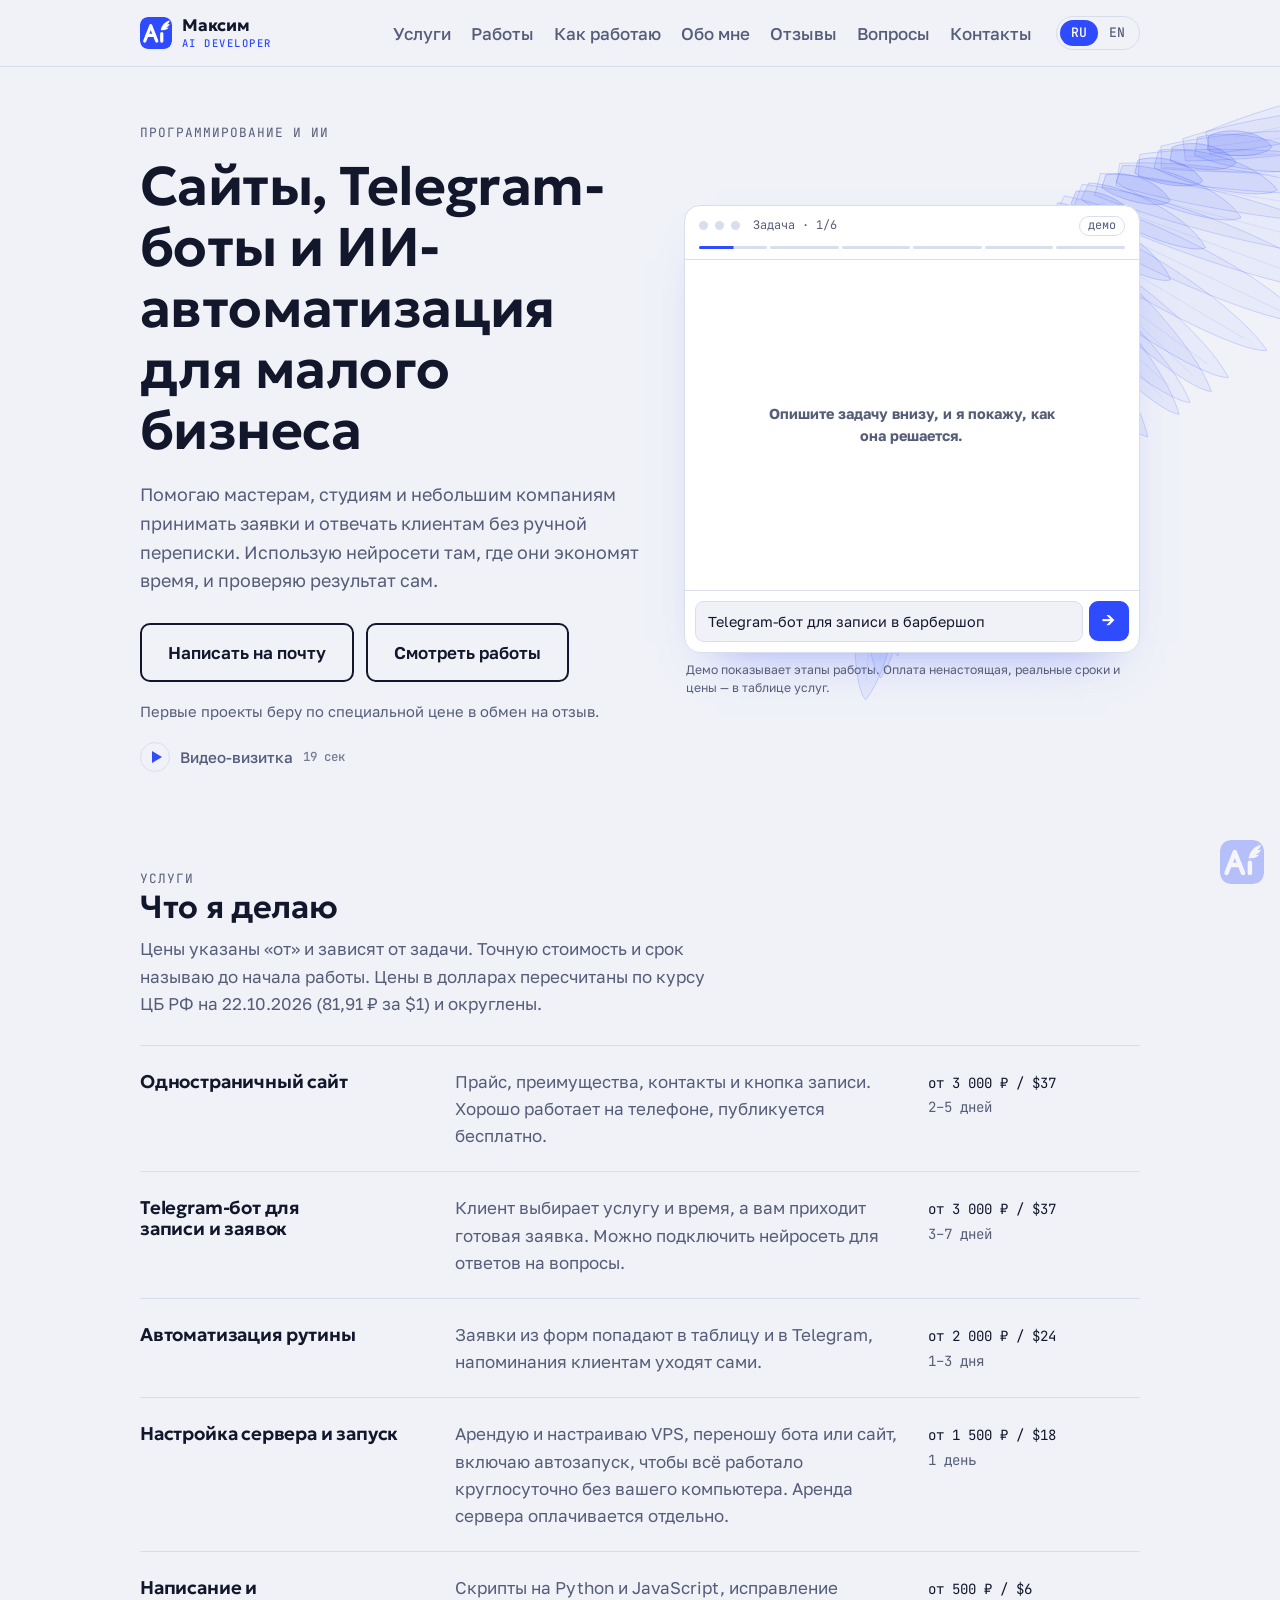
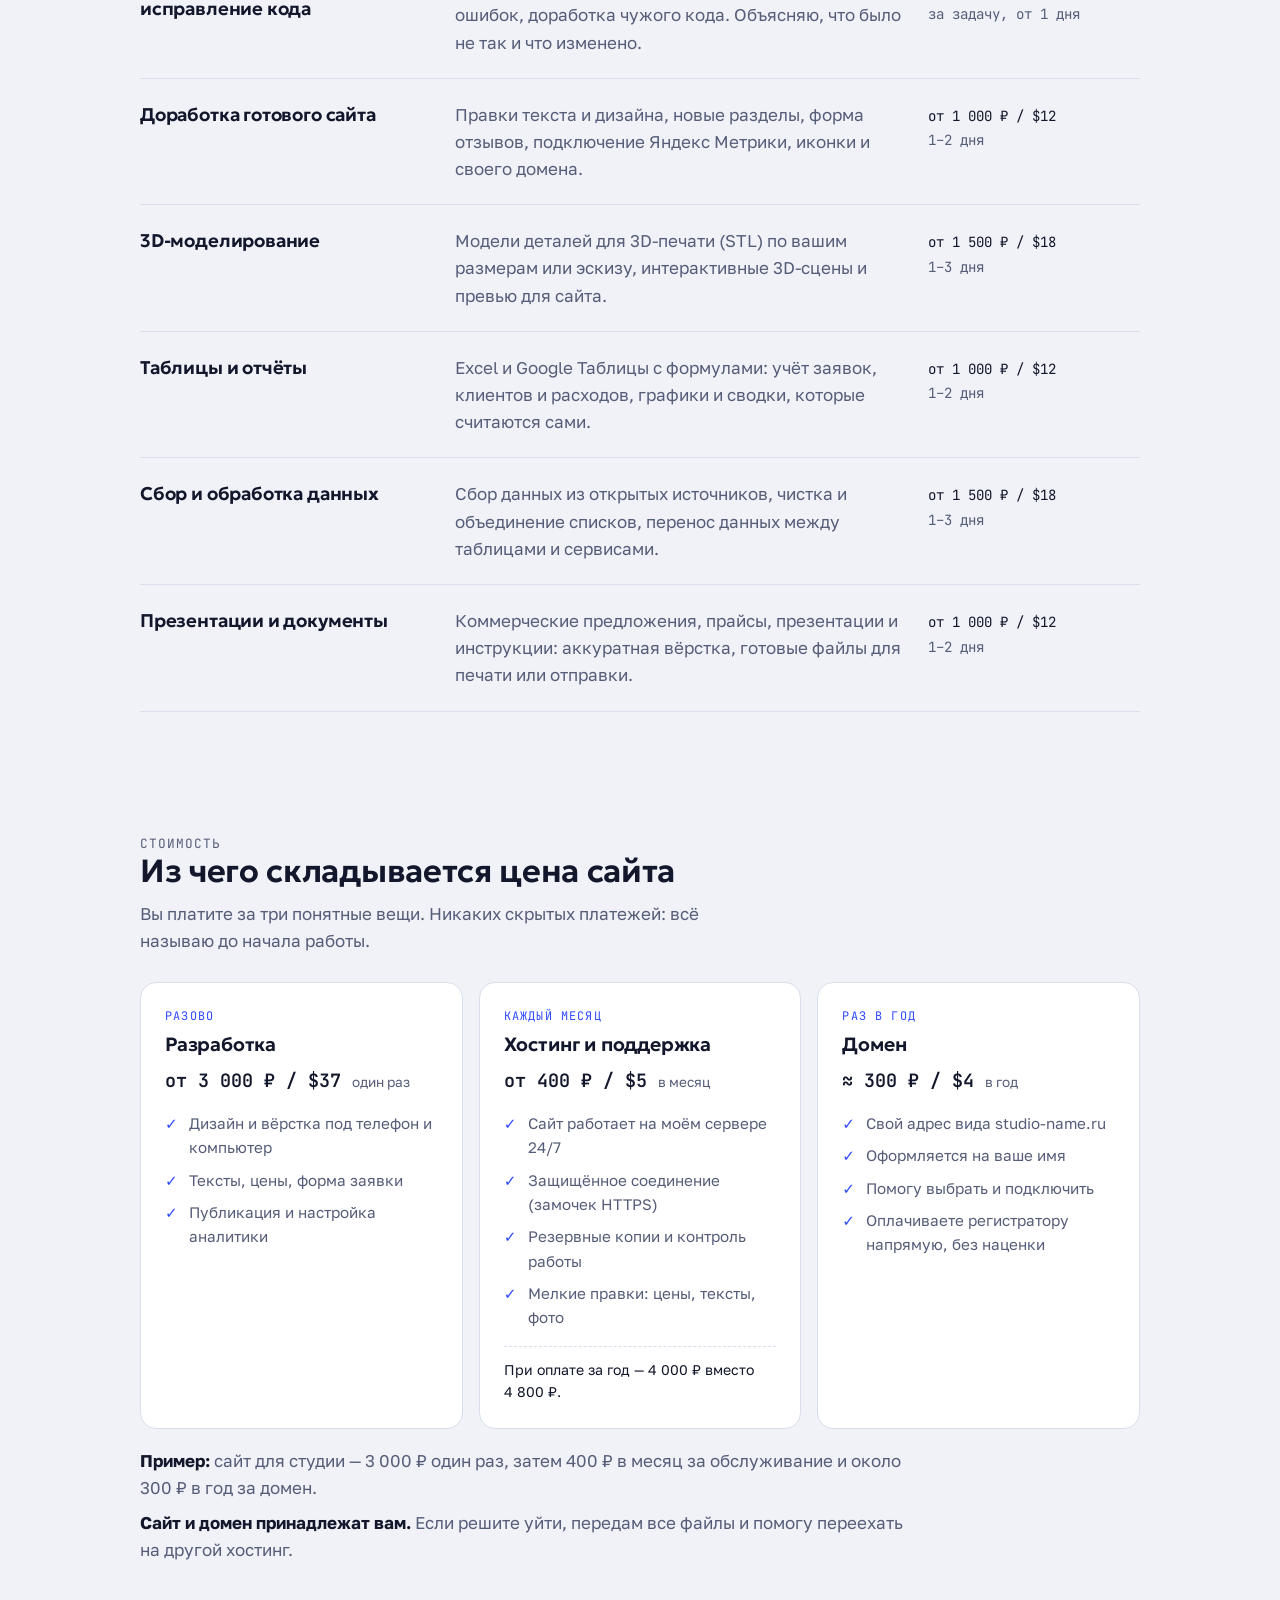
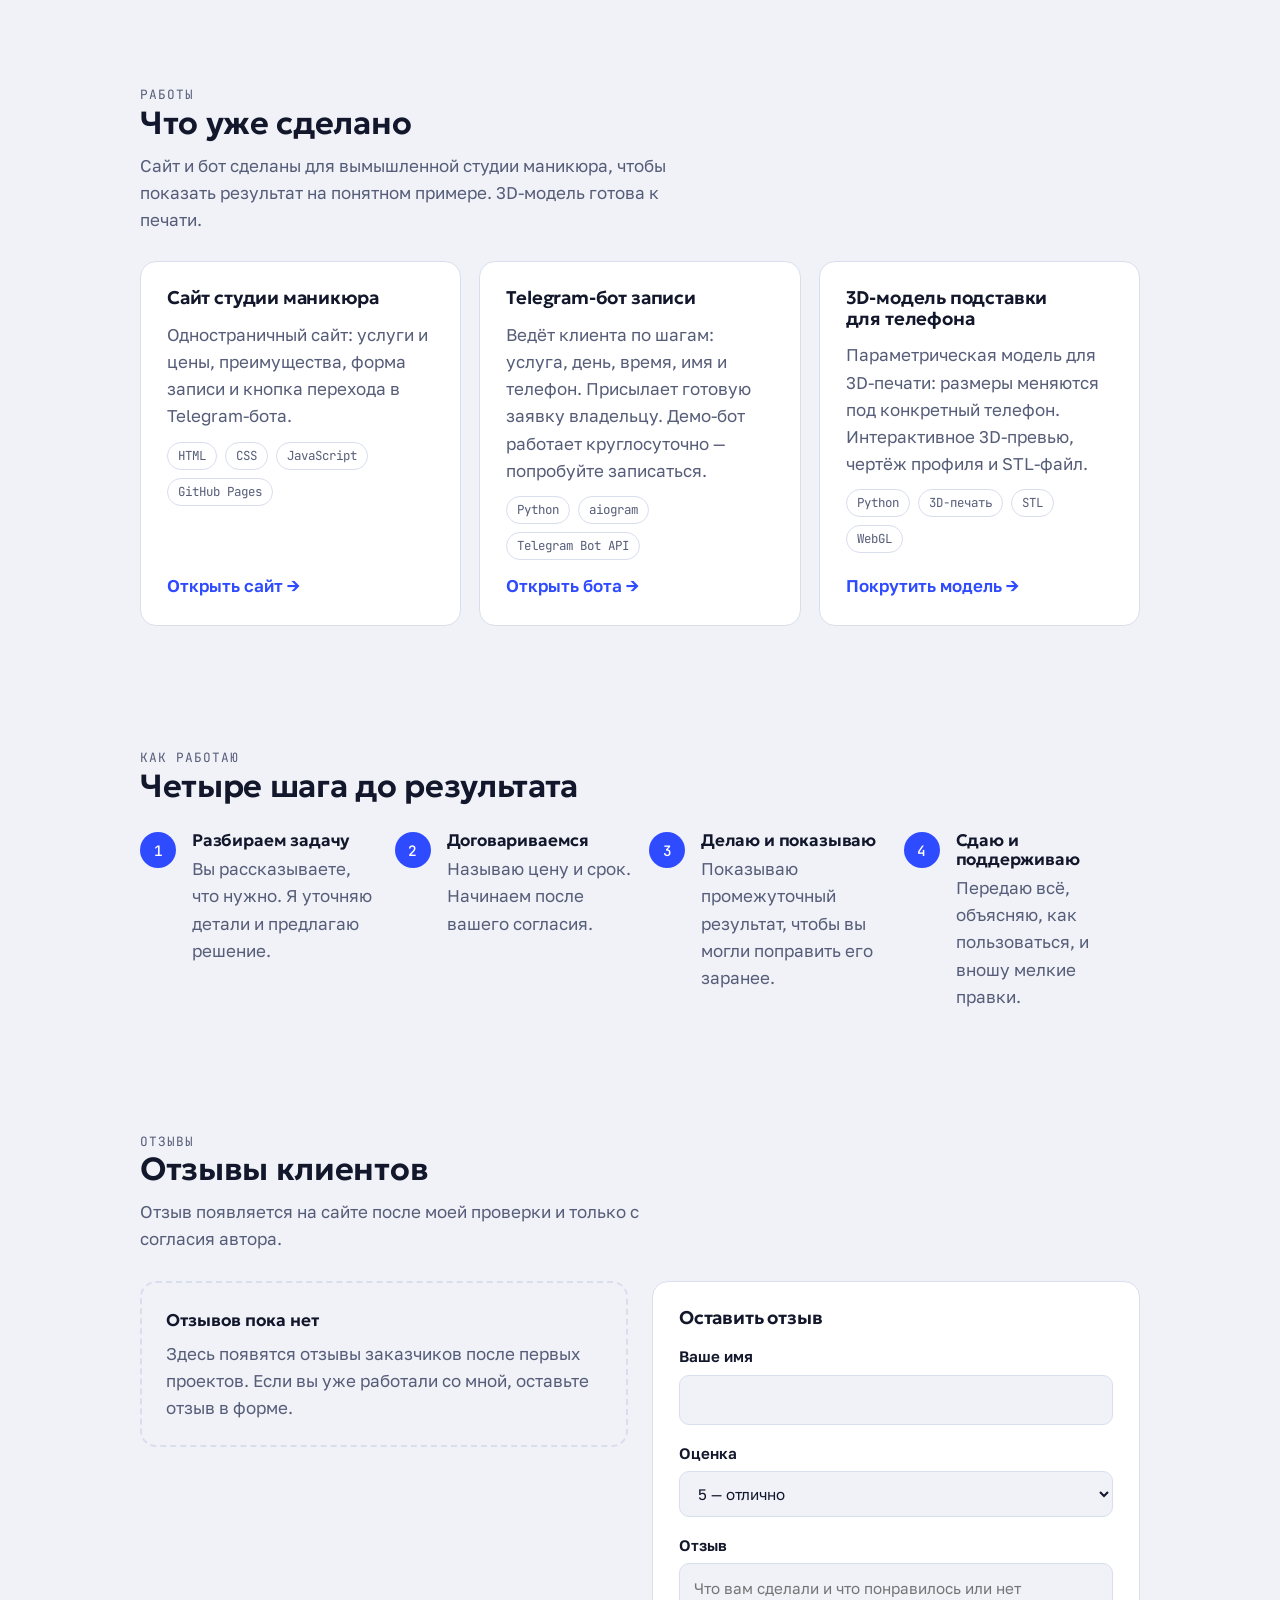
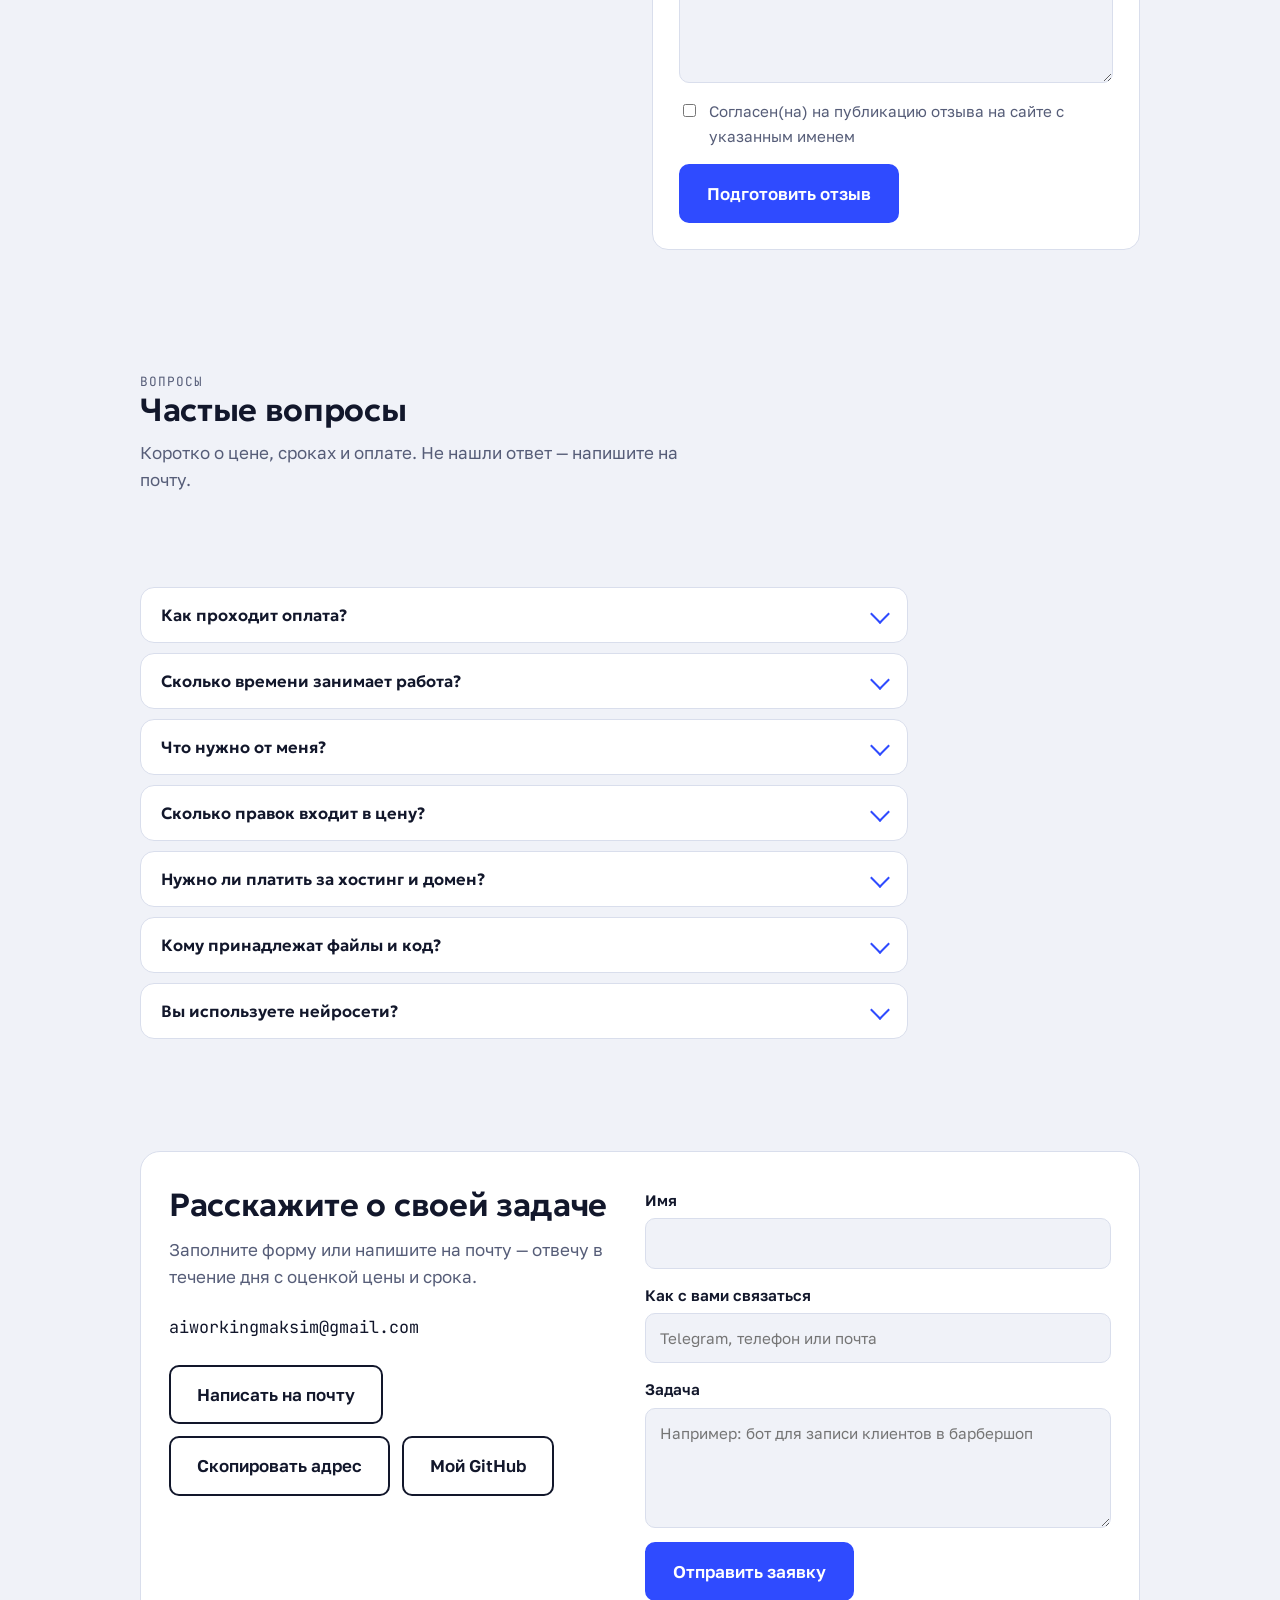
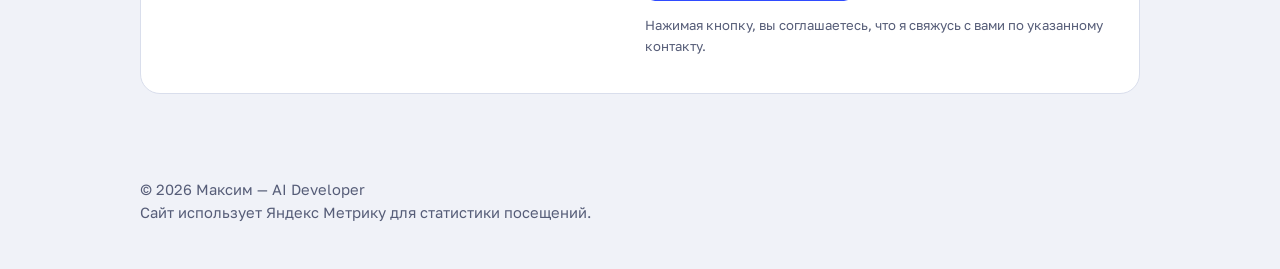
==== index.html @ 035144b8 "Add Yandex Webmaster verification for aiworkhelper.ru Co-Authored-By: Claude Opus 5.5 <noreply@anthr" ====
<!DOCTYPE html>
<!--
  ЛИЧНЫЙ САЙТ-ВИЗИТКА: программирование и ИИ.
  Что нужно заменить перед публикацией (ищите слово ЗАМЕНИТЕ в комментариях):
    1) Имя («Максим — AI Developer») стоит в шапке и в подвале, при необходимости поменяйте.
    2) Почта для связи уже указана (aiworkingmaksim@gmail.com), она встречается в двух кнопках и один раз текстом.
       Если смените адрес, замените его во всех трёх местах.
    3) Ссылку на ваш GitHub в блоке контактов.
  Цены и сроки подправьте под себя в блоке «Услуги».
-->
<html lang="ru">
<head>
  <meta charset="UTF-8">
  <script>if(location.hostname==="aiworkhelper.github.io")location.replace("https://aiworkhelper.ru"+location.pathname+location.search+location.hash)</script>
  <meta name="viewport" content="width=device-width, initial-scale=1">
  <meta name="yandex-verification" content="84db487dd7537f2a" />
  <meta name="yandex-verification" content="5f235625ecdb1ac4">
  <title>Разработчик ботов и ИИ-автоматизации</title>
  <meta name="description" content="Делаю сайты, Telegram-ботов и ИИ-автоматизацию, настраиваю серверы, пишу и исправляю код, делаю 3D-модели, таблицы и документы. Примеры работ, цены и контакты.">
  <link rel="canonical" href="https://aiworkhelper.ru/">
  <!-- Превью ссылки в соцсетях и мессенджерах (Telegram, VK, WhatsApp) -->
  <meta property="og:type" content="website">
  <meta property="og:site_name" content="Максим — AI Developer">
  <meta property="og:title" content="Максим — AI Developer: сайты, Telegram-боты и ИИ-автоматизация">
  <meta property="og:description" content="Сайты, Telegram-боты, 3D-модели и автоматизация для мастеров, студий и малого бизнеса. Сроки от 1 дня, цена — до начала работы.">
  <meta property="og:url" content="https://aiworkhelper.ru/">
  <meta property="og:image" content="https://aiworkhelper.ru/og/og-ru.jpg">
  <meta property="og:image:width" content="1200">
  <meta property="og:image:height" content="630">
  <meta property="og:image:alt" content="Максим — AI Developer: сайты, Telegram-боты и ИИ-автоматизация, от 500 ₽">
  <meta property="og:locale" content="ru_RU">
  <meta property="og:locale:alternate" content="en_US">
  <meta name="twitter:card" content="summary_large_image">

  <!-- Значок сайта «Ai»: SVG для современных браузеров, ICO как запасной вариант, PNG для экрана «домой» на телефоне -->
  <link rel="alternate" hreflang="ru" href="https://aiworkhelper.ru/">
  <link rel="alternate" hreflang="en" href="https://aiworkhelper.ru/en/">
  <link rel="alternate" hreflang="x-default" href="https://aiworkhelper.ru/">

  <link rel="icon" href="favicon.svg?v=2" type="image/svg+xml">
  <link rel="icon" href="favicon.ico?v=2" sizes="48x48">
  <link rel="apple-touch-icon" href="apple-touch-icon.png?v=2">

  <link rel="preconnect" href="https://fonts.googleapis.com">
  <link rel="preconnect" href="https://fonts.gstatic.com" crossorigin>
  <link rel="stylesheet" href="https://fonts.googleapis.com/css2?family=Geologica:wght@500;600;700&family=Golos+Text:wght@400;500;600&family=JetBrains+Mono:wght@400;500&display=swap">

  <style>
    /* ---------- 1. ЦВЕТА И ШРИФТЫ ----------
       Светлая тема по умолчанию, тёмная включается сама, если так настроен телефон или компьютер. */
    :root {
      --bg: #f0f2f8;
      --surface: #ffffff;
      --ink: #12172b;
      --muted: #565d78;
      --accent: #2f4bff;
      --accent-ink: #ffffff;       /* цвет текста на кнопке */
      --line: #d9deec;
      --danger: #b3261e;           /* цвет сообщений об ошибке в форме */
      --code-bg: #0f1530;         /* карточка с кодом всегда тёмная */
      --code-ink: #dfe5ff;
      --code-dim: #7d89b8;
      --code-key: #9db0ff;
      --code-str: #ffc477;
      --font-title: 'Geologica', 'Trebuchet MS', system-ui, sans-serif;
      --font-text: 'Golos Text', system-ui, -apple-system, 'Segoe UI', sans-serif;
      --font-mono: 'JetBrains Mono', ui-monospace, 'Cascadia Code', Consolas, monospace;
    }
    @media (prefers-color-scheme: dark) {
      :root {
        --bg: #0d1120;
        --surface: #151b30;
        --ink: #edf0fb;
        --muted: #9aa3c0;
        --accent: #8196ff;
        --accent-ink: #0d1120;
        --line: #273050;
        --danger: #ff8a80;
        color-scheme: dark;
      }
    }

    /* ---------- 2. БАЗА ---------- */
    * { box-sizing: border-box; }
    html { scroll-behavior: smooth; }
    body {
      margin: 0;
      background: var(--bg);
      color: var(--ink);
      font-family: var(--font-text);
      font-size: 17px;
      line-height: 1.6;
    }
    a { color: inherit; }
    .wrap { max-width: 1040px; margin: 0 auto; padding: 0 20px; }
    h1, h2, h3 { font-family: var(--font-title); line-height: 1.12; margin: 0; font-weight: 600; letter-spacing: -0.01em; text-wrap: balance; }
    h2 { font-size: clamp(1.5rem, 4vw, 2rem); }
    section { padding: 56px 0; }
    .label { font-family: var(--font-mono); font-size: 0.8rem; letter-spacing: 0.08em; text-transform: uppercase; color: var(--muted); margin: 0 0 12px; }
    a:focus-visible, .btn:focus-visible { outline: 3px solid var(--accent); outline-offset: 3px; }

    /* ---------- 3. ШАПКА ---------- */
    header { border-bottom: 1px solid var(--line); }
    .bar { display: flex; align-items: center; justify-content: space-between; gap: 10px 16px; padding-block: 16px; flex-wrap: wrap; }
    .logo { font-family: var(--font-mono); font-weight: 500; text-decoration: none; }  /* ЗАМЕНИТЕ имя в HTML ниже */
    nav { display: flex; gap: 4px 20px; flex-wrap: wrap; }
    nav a { text-decoration: none; color: var(--muted); font-weight: 500; }
    nav a:hover { color: var(--ink); }

    /* Переключатель языка RU / EN в правом верхнем углу */
    .lang { display: inline-flex; border: 1px solid var(--line); border-radius: 999px; padding: 3px; flex: none; }
    .lang a { font-family: var(--font-mono); font-size: 0.82rem; font-weight: 500; text-decoration: none; color: var(--muted); padding: 4px 11px; border-radius: 999px; line-height: 1.4; }
    .lang a:hover { color: var(--ink); }
    .lang a[aria-current="page"] { background: var(--accent); color: var(--accent-ink); }
    .lang a:focus-visible { outline: 3px solid var(--accent); outline-offset: 2px; }
    .bar .lang { order: 2; }
    .bar nav { order: 3; width: 100%; }
    @media (min-width: 900px) {
      .bar nav { order: 1; width: auto; margin-left: auto; }
      .bar .lang { margin-left: 8px; }
    }

    /* ---------- 4. КНОПКИ ---------- */
    .btn {
      display: inline-block; padding: 14px 26px; border-radius: 10px;
      background: var(--accent); color: var(--accent-ink);
      font-weight: 600; text-decoration: none; border: 2px solid var(--accent);
      transition: transform 0.15s;
    }
    .btn:hover { transform: translateY(-2px); }
    .btn-ghost { background: transparent; color: var(--ink); border-color: var(--ink); }
    .actions { display: flex; flex-wrap: wrap; gap: 12px; }
    button.btn { font-family: inherit; font-size: inherit; line-height: inherit; cursor: pointer; }

    /* ---------- 5. ГЛАВНЫЙ ЭКРАН ---------- */
    .hero { padding: 56px 0 24px; }
    .hero-grid { display: grid; gap: 40px; grid-template-columns: 1fr; align-items: center; }
    .hero h1 { font-size: clamp(2rem, 6.4vw, 3.4rem); margin-bottom: 20px; }
    .hero p.lead { font-size: 1.12rem; color: var(--muted); max-width: 33rem; margin: 0 0 28px; }
    .hero .note { margin: 18px 0 0; font-size: 0.92rem; color: var(--muted); }

    .code { background: var(--code-bg); color: var(--code-ink); border-radius: 14px; overflow: hidden; border: 1px solid #232c55; min-width: 0; }
    .code-head { display: flex; justify-content: space-between; gap: 12px; padding: 10px 16px; border-bottom: 1px solid #232c55; font-family: var(--font-mono); font-size: 0.78rem; color: var(--code-dim); }
    .code pre { margin: 0; padding: 18px 16px; overflow-x: auto; font-family: var(--font-mono); font-size: 0.86rem; line-height: 1.7; }
    .k { color: var(--code-key); }
    .s { color: var(--code-str); }
    .d { color: var(--code-dim); }

    /* ---------- 6. УСЛУГИ ---------- */
    .section-head { margin-bottom: 28px; max-width: 36rem; }
    .section-head p { color: var(--muted); margin: 10px 0 0; }
    .services { border-top: 1px solid var(--line); }
    .service { display: grid; gap: 6px 24px; grid-template-columns: 1fr; padding: 22px 0; border-bottom: 1px solid var(--line); }
    .service h3 { font-size: 1.15rem; }
    .service p { margin: 0; color: var(--muted); }
    .service .meta { font-family: var(--font-mono); font-size: 0.88rem; color: var(--ink); white-space: nowrap; font-variant-numeric: tabular-nums; }
    .service .meta span { display: block; color: var(--muted); white-space: normal; margin-top: 2px; }

    /* ---------- 7. РАБОТЫ ---------- */
    .works { display: grid; gap: 18px; grid-template-columns: 1fr; }
    .work { background: var(--surface); border: 1px solid var(--line); border-radius: 16px; padding: 26px; display: flex; flex-direction: column; gap: 12px; min-width: 0; }
    .work h3 { font-size: 1.15rem; }
    .work p { margin: 0; color: var(--muted); }
    .tags { display: flex; flex-wrap: wrap; gap: 8px; margin: 0; padding: 0; list-style: none; }
    .tags li { font-family: var(--font-mono); font-size: 0.78rem; padding: 3px 10px; border: 1px solid var(--line); border-radius: 999px; color: var(--muted); }
    .work a.go { margin-top: auto; font-weight: 600; text-decoration: none; color: var(--accent); }
    .work a.go:hover { text-decoration: underline; }

    /* ---------- 8. ЭТАПЫ ---------- */
    .steps { list-style: none; margin: 0; padding: 0; display: grid; gap: 18px; grid-template-columns: 1fr; counter-reset: step; }
    .steps li { counter-increment: step; padding-left: 52px; position: relative; }
    .steps li::before {
      content: counter(step); position: absolute; left: 0; top: 0;
      width: 36px; height: 36px; border-radius: 50%;
      display: grid; place-items: center;
      font-family: var(--font-mono); font-weight: 500; font-size: 0.9rem;
      background: var(--accent); color: var(--accent-ink);
    }
    .steps h3 { font-size: 1.05rem; margin-bottom: 4px; }
    .steps p { margin: 0; color: var(--muted); }

    /* ---------- 8б. ОТЗЫВЫ ---------- */
    [hidden] { display: none !important; }
    .reviews-grid { display: grid; gap: 24px; grid-template-columns: 1fr; align-items: start; }
    .reviews { display: grid; gap: 16px; min-width: 0; }
    .review { background: var(--surface); border: 1px solid var(--line); border-radius: 16px; padding: 22px; margin: 0; }
    .review .stars { color: var(--accent); letter-spacing: 0.15em; font-size: 1.05rem; margin: 0 0 8px; }
    .review blockquote { margin: 0 0 12px; overflow-wrap: anywhere; }
    .review figcaption { color: var(--muted); font-size: 0.92rem; }
    .reviews-empty { border: 2px dashed var(--line); border-radius: 16px; padding: 24px; color: var(--muted); }
    .reviews-empty strong { display: block; margin-bottom: 6px; color: var(--ink); font-family: var(--font-title); font-weight: 600; }
    .review-form { background: var(--surface); border: 1px solid var(--line); border-radius: 16px; padding: 26px; display: grid; gap: 16px; min-width: 0; }
    .review-form h3 { font-size: 1.15rem; }
    .review-form label { display: grid; gap: 6px; font-weight: 600; font-size: 0.95rem; }
    .review-form input[type="text"], .review-form select, .review-form textarea {
      font: inherit; font-weight: 400; color: var(--ink); background: var(--bg);
      border: 1px solid var(--line); border-radius: 10px; padding: 12px 14px; width: 100%;
    }
    .review-form textarea { min-height: 120px; resize: vertical; }
    .review-form input:focus-visible, .review-form select:focus-visible,
    .review-form textarea:focus-visible, .review-form button:focus-visible { outline: 3px solid var(--accent); outline-offset: 2px; }
    .review-form label.check { display: flex; gap: 10px; align-items: flex-start; font-weight: 400; color: var(--muted); }
    .review-form label.check input { margin-top: 5px; flex: none; }
    .review-form .btn { font: inherit; font-weight: 600; cursor: pointer; justify-self: start; }
    .form-error { margin: 0; color: var(--danger); font-weight: 500; }
    .form-result { border: 1px solid var(--line); border-radius: 12px; padding: 16px; display: grid; gap: 12px; background: var(--bg); }
    .form-result p { margin: 0; color: var(--muted); }
    .form-result textarea { min-height: 150px; font-family: var(--font-mono); font-size: 0.85rem; }

    /* ---------- ОБО МНЕ ---------- */
    .about { display: grid; gap: 18px; grid-template-columns: 1fr; }
    .about-card { background: var(--surface); border: 1px solid var(--line); border-radius: 20px; padding: 26px; display: flex; flex-direction: column; gap: 18px; }
    .about-face { display: flex; align-items: center; gap: 16px; }
    .about-face img { width: 72px; height: 72px; border-radius: 20px; flex: none; }
    .about-face b { display: block; font-family: var(--font-title); font-size: 1.5rem; line-height: 1.15; }
    .about-face span { color: var(--muted); }
    .about-facts { list-style: none; margin: 0; padding: 0; display: grid; gap: 10px; }
    .about-facts li { display: flex; flex-direction: column; gap: 2px; padding-top: 10px; border-top: 1px solid var(--line); color: var(--muted); font-size: 0.88rem; }
    .about-facts li b { color: var(--ink); font-weight: 600; font-size: 1rem; }
    .about-text { background: var(--surface); border: 1px solid var(--line); border-radius: 20px; padding: 26px; display: grid; gap: 14px; }
    .about-text > p { margin: 0; color: var(--muted); }
    .about-text > p.lead-in { color: var(--ink); font-size: 1.08rem; }
    .values { list-style: none; margin: 6px 0 0; padding: 0; display: grid; gap: 12px; grid-template-columns: 1fr; }
    .values li { border: 1px solid var(--line); border-radius: 14px; padding: 14px 16px; background: var(--bg); }
    .values b { display: block; margin-bottom: 4px; }
    .values span { color: var(--muted); font-size: 0.95rem; }
    .cert { display: flex; align-items: center; gap: 16px; border: 1px solid var(--line); border-radius: 14px; padding: 14px 16px; text-decoration: none; color: inherit; background: linear-gradient(120deg, rgba(120,140,92,.16), transparent 70%); }
    .cert-ic { width: 46px; height: 46px; border-radius: 12px; flex: none; display: flex; align-items: center; justify-content: center; background: #7a8d5e; color: #fff; font-size: 1.4rem; }
    .cert small { display: block; font-family: var(--font-mono); font-size: 0.75rem; letter-spacing: .06em; text-transform: uppercase; color: var(--muted); }
    .cert b { display: block; }
    .cert span { color: var(--muted); font-size: 0.92rem; }
    .cert .cert-ic { color: #fff; font-size: 1.4rem; }
    .about-dialog { width: min(980px, calc(100vw - 24px)); max-height: calc(100dvh - 24px); border: 1px solid var(--line); border-radius: 22px; padding: 0; background: var(--bg); color: var(--ink); overflow: auto; }
    .about-in { padding: 30px 26px 26px; }
    .about-dialog::backdrop { background: rgba(6, 9, 20, 0.7); backdrop-filter: blur(4px); }
    .about-dialog h2 { margin: 0 0 22px; padding-right: 60px; }
    .about-close { position: sticky; top: 12px; float: right; margin: 12px 12px -52px 0; z-index: 2; width: 40px; height: 40px; border-radius: 50%; border: 1px solid var(--line); background: var(--surface); color: var(--ink); font-size: 1.5rem; line-height: 1; cursor: pointer; }
    .about-close:hover { border-color: var(--accent); }
    .cert { flex-wrap: wrap; align-items: flex-start; }
    .cert-img { flex: 0 0 180px; border-radius: 10px; overflow: hidden; border: 1px solid var(--line); line-height: 0; }
    .cert-img img { width: 100%; height: auto; }
    .cert-body { flex: 1 1 240px; min-width: 0; }
    .cert-links { display: flex; flex-wrap: wrap; gap: 8px 18px; margin-top: 10px; }
    .cert .cert-links a { font-weight: 600; color: var(--accent); text-decoration: none; font-size: 0.95rem; }
    .cert .cert-links a:hover { text-decoration: underline; }
    @media (max-width: 520px) { .about-in { padding: 24px 16px 18px; } .cert-img { flex-basis: 100%; } }
    @media (prefers-reduced-motion: no-preference) { .about-dialog[open] { animation: video-in 0.3s ease; } }
    @media (min-width: 760px) { .values { grid-template-columns: 1fr 1fr; } }
    @media (min-width: 960px) { .about { grid-template-columns: 0.75fr 1.6fr; align-items: start; } }

    /* ---------- 9. КОНТАКТЫ И ПОДВАЛ ---------- */
    .contact { background: var(--surface); border: 1px solid var(--line); border-radius: 20px; padding: 36px 28px; }
    .contact h2 { margin-bottom: 12px; }
    .contact p { color: var(--muted); max-width: 34rem; margin: 0 0 24px; }
    .contact p.mail { font-family: var(--font-mono); font-size: 1.05rem; color: var(--ink); margin: 0 0 24px; overflow-wrap: anywhere; user-select: all; }
    footer { padding: 28px 0 44px; color: var(--muted); font-size: 0.92rem; }

    @media (min-width: 760px) {
      .hero-grid { grid-template-columns: 1.05fr 0.95fr; }
      .works { grid-template-columns: 1fr 1fr; }
      .steps { grid-template-columns: 1fr 1fr; }
      .reviews-grid { grid-template-columns: 1fr 1fr; }
    }
    @media (min-width: 960px) {
      .works { grid-template-columns: repeat(3, 1fr); }
      .steps { grid-template-columns: repeat(4, 1fr); }
      .service { grid-template-columns: 1.1fr 1.7fr minmax(11.5rem, 0.8fr); align-items: baseline; }
    }
    @media (prefers-reduced-motion: reduce) {
      html { scroll-behavior: auto; }
      .btn { transition: none; }
      .btn:hover { transform: none; }
    }
  </style>

  <!-- Яндекс Метрика: счётчик посещений (номер 113726093). Вебвизор выключен. -->
  <script>
    (function (m, e, t, r, i, k, a) {
      m[i] = m[i] || function () { (m[i].a = m[i].a || []).push(arguments); };
      m[i].l = 1 * new Date();
      for (var j = 0; j < document.scripts.length; j++) { if (document.scripts[j].src === r) { return; } }
      k = e.createElement(t), a = e.getElementsByTagName(t)[0], k.async = 1, k.src = r, a.parentNode.insertBefore(k, a);
    })(window, document, 'script', 'https://mc.yandex.ru/metrika/tag.js?id=113726093', 'ym');

    ym(113726093, 'init', { ssr: true, webvisor: false, clickmap: true, accurateTrackBounce: true, trackLinks: true });
  </script>
  <noscript><div><img src="https://mc.yandex.ru/watch/113726093" style="position:absolute; left:-9999px;" alt=""></div></noscript>
  <link rel="stylesheet" href="anim.css?v=20261022k">
  <link rel="stylesheet" href="demo.css?v=20261022d">
</head>

<body>
  <header>
    <div class="wrap bar">
      <a class="logo" href="#top" aria-label="Максим — AI Developer"><img src="favicon.svg?v=2" alt="" width="32" height="32"><span class="logo-text"><span class="logo-name">Максим</span><span class="logo-role">AI Developer</span></span></a>
      <nav aria-label="Основное меню">
        <a href="#uslugi">Услуги</a>
        <a href="#raboty">Работы</a>
        <a href="#process">Как работаю</a>
        <a href="#obo-mne" data-about-open>Обо мне</a>
        <a href="#otzyvy">Отзывы</a>
        <a href="#faq">Вопросы</a>
        <a href="#kontakty">Контакты</a>
      </nav>
      <div class="lang" role="group" aria-label="Язык сайта">
        <a href="./" lang="ru" aria-current="page">RU</a>
        <a href="en/" lang="en" hreflang="en">EN</a>
      </div>
    </div>
  </header>

  <main id="top">
    <section class="hero">
      <!-- Крыло валькирии на фоне первого экрана (декор) -->
      <svg class="hero-wing" viewBox="40 30 900 830" aria-hidden="true" focusable="false"><path class="wf1" d="M497.1 136.3C617.9 84.1 829.4 45.2 919.8 56.7C890.7 85.4 653.4 148.1 502.9 163.7Z"/><path class="wf1" d="M468.6 144.6C589.8 104.4 797.6 86.3 883.9 106.6C853.3 132.3 618.6 171.5 471.8 172.4Z"/><path class="wf1" d="M441.1 153.9C561.8 125.3 763.9 127.1 845.3 155.4C813.4 178.1 583.4 194.9 441.7 181.9Z"/><path class="wf1" d="M414.9 164.2C533.8 146.9 728.3 167.2 804.1 202.8C771.3 222.5 548.1 218.1 412.8 192.1Z"/><path class="wf1" d="M389.7 175.6C505.8 168.9 691.2 206.3 760.7 248.5C727.2 265.2 512.8 241.1 385.0 203.2Z"/><path class="wf1" d="M365.6 188.1C478.1 191.3 652.9 244.3 715.6 292.2C681.7 305.9 477.6 263.6 358.4 215.1Z"/><path class="wf1" d="M342.6 201.6C450.7 214.0 613.6 281.0 669.1 333.7C635.0 344.5 442.8 285.8 332.9 227.8Z"/><path class="wf1" d="M320.7 216.1C423.6 237.0 573.6 316.2 621.6 372.7C587.6 380.7 408.4 307.4 308.5 241.3Z"/><path class="wf1" d="M299.9 231.7C397.0 260.1 533.3 349.7 573.6 409.2C539.9 414.5 374.7 328.5 285.4 255.7Z"/><path class="wf1" d="M280.1 248.3C371.0 283.5 493.1 381.6 525.4 443.0C492.2 445.7 341.8 349.0 263.4 270.8Z"/><path class="wf1" d="M261.4 266.0C345.6 306.9 453.1 411.7 477.6 474.2C445.1 474.5 310.0 369.0 242.6 286.8Z"/><path class="wf2" d="M106.0 618.3C124.7 689.7 106.7 803.4 72.1 846.0C52.1 825.4 53.9 693.8 78.2 615.4Z"/><path class="wf2" d="M110.5 583.7C133.6 655.3 122.9 772.6 91.1 818.5C69.8 798.8 63.2 664.2 82.5 582.6Z"/><path class="wf2" d="M116.2 550.2C144.0 621.8 141.0 742.2 112.2 791.1C89.8 772.4 74.3 635.5 88.2 550.9Z"/><path class="wf2" d="M123.4 517.9C155.9 589.1 160.9 712.2 135.5 763.9C111.8 746.3 87.3 607.7 95.5 520.5Z"/><path class="wf2" d="M131.9 486.8C169.2 557.4 182.6 682.5 160.7 736.8C135.9 720.3 101.9 580.6 104.2 491.1Z"/><path class="wf2" d="M141.7 456.9C183.9 526.4 206.0 653.1 187.9 709.7C161.9 694.5 118.3 554.2 114.4 463.0Z"/><path class="wf2" d="M152.9 428.2C199.9 496.4 230.9 623.9 216.9 682.6C189.9 668.6 136.4 528.6 126.1 436.0Z"/><path class="wf2" d="M165.5 400.6C217.4 467.1 257.5 594.9 247.6 655.4C219.6 642.8 156.2 503.7 139.2 410.2Z"/><path class="wf2" d="M179.5 374.3C236.2 438.8 285.6 566.1 280.0 628.1C251.1 617.0 177.6 479.4 153.8 385.5Z"/><path class="wf2" d="M194.8 349.1C256.3 411.2 315.0 537.5 314.0 600.7C284.3 591.1 200.6 455.8 169.9 362.0Z"/><path class="wf2" d="M211.4 325.2C277.7 384.5 345.9 509.0 349.5 573.1C319.0 565.0 225.1 432.9 187.5 339.7Z"/><path class="wf2" d="M229.5 302.4C300.3 358.7 378.0 480.7 386.4 545.2C355.1 538.8 251.1 410.6 206.5 318.4Z"/><path class="wf2" d="M248.9 280.9C324.2 333.7 411.3 452.5 424.5 517.2C392.6 512.5 278.7 388.9 227.0 298.3Z"/><path class="wf2" d="M269.6 260.6C349.4 309.6 445.7 424.4 463.8 489.0C431.4 486.0 307.6 367.8 248.9 279.4Z"/><path class="wf2" d="M291.8 241.5C375.7 286.3 481.2 396.6 504.2 460.5C471.4 459.4 338.0 347.3 272.3 261.6Z"/><path class="wf3" d="M102.5 623.7C126.2 664.2 126.3 734.3 104.3 764.0C86.0 754.0 70.8 675.1 80.2 625.3Z"/><path class="wf3" d="M109.1 571.4C136.9 611.6 144.2 685.1 125.4 718.1C106.1 709.3 82.8 628.0 87.0 575.0Z"/><path class="wf3" d="M118.9 521.7C150.9 561.2 166.0 637.0 150.8 673.1C130.6 665.6 98.7 583.0 97.2 527.5Z"/><path class="wf3" d="M131.9 474.8C168.1 512.9 191.5 590.0 180.1 628.5C159.2 622.5 118.4 539.8 110.9 482.6Z"/><path class="wf3" d="M148.1 430.7C188.4 466.6 220.2 543.6 213.0 584.0C191.4 579.7 141.6 498.4 127.9 440.4Z"/><path class="wf3" d="M167.4 389.4C211.7 422.4 251.7 497.9 248.8 539.5C226.7 536.9 168.2 458.7 148.3 400.9Z"/><path class="wf3" d="M190.0 350.8C237.7 380.2 285.6 452.8 287.0 494.9C264.6 494.3 197.9 420.5 172.0 364.1Z"/><path class="wf3" d="M215.8 315.0C266.4 340.1 321.4 408.3 327.0 450.4C304.5 451.8 230.6 384.1 199.2 330.0Z"/><path class="wf3" d="M244.8 282.0C297.6 302.2 358.7 364.9 368.3 406.3C346.1 409.8 266.1 349.4 229.7 298.5Z"/><path class="wf3" d="M277.1 251.8C331.1 266.7 397.3 322.9 410.5 362.9C388.8 368.6 304.2 316.5 263.5 269.7Z"/><path class="wf3" d="M312.5 224.4C367.0 233.7 437.1 282.6 453.5 320.9C432.6 328.7 344.8 285.8 300.8 243.5Z"/><path class="wf3" d="M351.2 199.9C405.3 203.4 477.8 244.5 497.0 280.8C477.3 290.7 387.9 257.3 341.3 220.0Z"/><path class="wf3" d="M393.2 178.1C445.9 175.9 519.7 209.2 541.4 243.1C523.0 255.0 433.5 231.2 385.2 199.1Z"/><path class="wf3" d="M438.4 159.2C489.0 151.6 562.9 177.0 586.6 208.4C569.9 222.0 481.7 207.6 432.5 180.8Z"/><path class="wf3" d="M486.9 143.1C534.8 130.4 607.8 148.2 633.2 177.0C618.3 192.3 532.5 186.9 483.0 165.1Z"/><path class="wf4" d="M98.2 638.0C118.4 654.6 123.3 689.4 109.3 707.3C95.1 705.1 78.5 668.1 81.8 642.0Z"/><path class="wf4" d="M103.1 589.7C124.9 605.7 133.1 641.8 120.7 661.4C106.3 660.0 86.2 622.5 87.1 595.0Z"/><path class="wf4" d="M110.7 543.8C134.1 559.0 145.7 595.8 135.1 617.0C120.6 616.5 96.9 578.9 95.2 550.3Z"/><path class="wf4" d="M121.0 500.1C145.9 514.3 161.1 551.6 152.5 574.1C137.8 574.5 110.4 537.1 106.1 507.8Z"/><path class="wf4" d="M134.0 458.7C160.4 471.7 179.2 508.9 172.6 532.5C157.9 533.8 126.9 497.3 119.7 467.5Z"/><path class="wf4" d="M149.7 419.6C177.5 431.1 199.8 467.8 195.4 492.2C180.7 494.5 146.1 459.4 136.2 429.5Z"/><path class="wf4" d="M168.1 382.8C197.0 392.6 222.8 428.2 220.6 453.2C206.0 456.5 168.0 423.3 155.3 393.8Z"/><path class="wf4" d="M189.2 348.3C219.1 356.1 248.1 390.2 248.0 415.5C233.6 419.8 192.6 389.0 177.3 360.2Z"/><path class="wf4" d="M213.0 316.1C243.6 321.8 275.5 353.7 277.5 379.1C263.4 384.5 219.8 356.6 202.0 328.9Z"/><path class="wf4" d="M239.4 286.2C270.5 289.6 304.9 319.1 308.9 344.2C295.3 350.7 249.5 326.2 229.5 299.8Z"/><path class="wf4" d="M268.6 258.6C299.8 259.5 336.3 286.2 342.2 311.0C329.1 318.4 281.6 297.6 259.8 272.9Z"/><path class="wf4" d="M300.5 233.3C331.5 231.7 369.6 255.3 377.3 279.5C364.9 288.0 316.3 271.1 292.8 248.3Z"/><path class="wf4" d="M335.1 210.4C365.5 206.2 404.8 226.6 414.1 250.0C402.5 259.4 353.4 246.6 328.6 225.9Z"/><path class="wf4" d="M372.4 189.7C402.0 183.1 441.9 200.1 452.6 222.6C441.9 232.9 392.9 224.3 367.2 205.7Z"/><path class="wf4" d="M412.5 171.4C440.8 162.3 481.0 175.9 493.1 197.5C483.3 208.7 434.9 204.1 408.5 187.7Z"/><path class="wf4" d="M455.2 155.3C482.2 144.0 522.2 154.3 535.4 174.8C526.8 186.7 479.3 186.1 452.5 171.9Z"/><path class="wf4" d="M500.7 141.6C526.0 128.2 565.5 135.3 579.9 154.6C572.4 167.2 526.3 170.4 499.3 158.4Z"/><path class="wsh" d="M269.8 292.5L454.0 455.6"/><path class="wsh" d="M291.9 274.5L499.1 425.9"/><path class="wsh" d="M314.9 257.2L544.6 394.0"/><path class="wsh" d="M339.1 240.5L590.2 359.7"/><path class="wsh" d="M364.2 224.5L635.4 323.3"/><path class="wsh" d="M390.2 209.2L679.8 284.7"/><path class="wsh" d="M417.2 194.5L723.1 244.2"/><path class="wsh" d="M445.0 180.5L764.9 202.0"/><path class="wsh" d="M473.8 167.2L804.9 158.2"/><path class="wsh" d="M503.3 154.6L842.7 113.3"/><path class="wsh" d="M533.6 142.8L878.1 67.6"/><path class="wsh" d="M90.2 635.2L72.5 822.9"/><path class="wsh" d="M95.7 601.9L90.0 794.9"/><path class="wsh" d="M102.7 569.8L109.6 767.1"/><path class="wsh" d="M111.2 538.8L131.3 739.6"/><path class="wsh" d="M121.1 508.9L154.9 712.3"/><path class="wsh" d="M132.5 480.0L180.3 685.1"/><path class="wsh" d="M145.4 452.2L207.6 658.0"/><path class="wsh" d="M159.7 425.5L236.6 631.0"/><path class="wsh" d="M175.4 399.9L267.2 603.9"/><path class="wsh" d="M192.6 375.3L299.4 576.9"/><path class="wsh" d="M211.2 351.8L333.1 549.8"/><path class="wsh" d="M231.2 329.4L368.2 522.7"/><path class="wsh" d="M252.6 308.0L404.6 495.4"/><path class="wsh" d="M275.4 287.7L442.2 468.1"/><path class="wsh" d="M299.6 268.5L480.9 440.8"/></svg>
      <div class="wrap hero-grid">
        <div>
          <p class="label">Программирование и ИИ</p>
          <h1>Сайты, Telegram-боты и ИИ-автоматизация для малого бизнеса</h1>
          <p class="lead">Помогаю мастерам, студиям и небольшим компаниям принимать заявки и отвечать клиентам без ручной переписки. Использую нейросети там, где они экономят время, и проверяю результат сам.</p>
          <div class="actions">
            <a class="btn btn-ghost" href="mailto:aiworkingmaksim@gmail.com?subject=Заявка%20с%20сайта">Написать на почту</a>
            <a class="btn btn-ghost" href="#raboty">Смотреть работы</a>
          </div>
          <p class="note">Первые проекты беру по специальной цене в обмен на отзыв.</p>
          <button class="video-link" type="button" data-video-open><span class="video-play" aria-hidden="true"></span>Видео-визитка<span class="video-sub">19 сек</span></button>
        </div>

        <div class="demo" id="demo-app">
          <div class="demo-window">
            <div class="demo-bar"><i></i><i></i><i></i><span class="demo-stage">Задача · 1/6</span><span class="demo-badge">демо</span></div>
            <div class="demo-progress" aria-hidden="true"><i></i><i></i><i></i><i></i><i></i><i></i></div>
            <div class="demo-log"></div>
            <form class="demo-form" novalidate>
              <div class="demo-input-row">
                <input type="text" maxlength="200" aria-label="Опишите свою задачу" placeholder="Опишите свою задачу…">
                <button class="btn" type="submit" aria-label="Запустить">→</button>
              </div>
              <p class="form-error demo-error" role="alert" hidden></p>
            </form>
          </div>
          <p class="demo-foot">Демо показывает этапы работы. Оплата ненастоящая, реальные сроки и цены — в таблице услуг.</p>
        </div>
      </div>
    </section>

    <section id="uslugi">
      <div class="wrap">
        <div class="section-head">
          <p class="label">Услуги</p>
          <h2>Что я делаю</h2>
          <p>Цены указаны «от» и зависят от задачи. Точную стоимость и срок называю до начала работы. Цены в долларах пересчитаны по курсу ЦБ РФ на 22.10.2026 (81,91 ₽ за $1) и округлены.</p>
        </div>
        <div class="services">
          <div class="service">
            <h3>Одностраничный сайт</h3>
            <p>Прайс, преимущества, контакты и кнопка записи. Хорошо работает на телефоне, публикуется бесплатно.</p>
            <div class="meta">от 3 000 ₽ / $37<span>2–5 дней</span></div>
          </div>
          <div class="service">
            <h3>Telegram-бот для записи и заявок</h3>
            <p>Клиент выбирает услугу и время, а вам приходит готовая заявка. Можно подключить нейросеть для ответов на вопросы.</p>
            <div class="meta">от 3 000 ₽ / $37<span>3–7 дней</span></div>
          </div>
          <div class="service">
            <h3>Автоматизация рутины</h3>
            <p>Заявки из форм попадают в таблицу и в Telegram, напоминания клиентам уходят сами.</p>
            <div class="meta">от 2 000 ₽ / $24<span>1–3 дня</span></div>
          </div>
          <div class="service">
            <h3>Настройка сервера и запуск</h3>
            <p>Арендую и настраиваю VPS, переношу бота или сайт, включаю автозапуск, чтобы всё работало круглосуточно без вашего компьютера. Аренда сервера оплачивается отдельно.</p>
            <div class="meta">от 1 500 ₽ / $18<span>1 день</span></div>
          </div>
          <div class="service">
            <h3>Написание и исправление кода</h3>
            <p>Скрипты на Python и JavaScript, исправление ошибок, доработка чужого кода. Объясняю, что было не так и что изменено.</p>
            <div class="meta">от 500 ₽ / $6<span>за задачу, от 1 дня</span></div>
          </div>
          <div class="service">
            <h3>Доработка готового сайта</h3>
            <p>Правки текста и дизайна, новые разделы, форма отзывов, подключение Яндекс Метрики, иконки и своего домена.</p>
            <div class="meta">от 1 000 ₽ / $12<span>1–2 дня</span></div>
          </div>
          <div class="service">
            <h3>3D-моделирование</h3>
            <p>Модели деталей для 3D-печати (STL) по вашим размерам или эскизу, интерактивные 3D-сцены и превью для сайта.</p>
            <div class="meta">от 1 500 ₽ / $18<span>1–3 дня</span></div>
          </div>
          <div class="service">
            <h3>Таблицы и отчёты</h3>
            <p>Excel и Google Таблицы с формулами: учёт заявок, клиентов и расходов, графики и сводки, которые считаются сами.</p>
            <div class="meta">от 1 000 ₽ / $12<span>1–2 дня</span></div>
          </div>
          <div class="service">
            <h3>Сбор и обработка данных</h3>
            <p>Сбор данных из открытых источников, чистка и объединение списков, перенос данных между таблицами и сервисами.</p>
            <div class="meta">от 1 500 ₽ / $18<span>1–3 дня</span></div>
          </div>
          <div class="service">
            <h3>Презентации и документы</h3>
            <p>Коммерческие предложения, прайсы, презентации и инструкции: аккуратная вёрстка, готовые файлы для печати или отправки.</p>
            <div class="meta">от 1 000 ₽ / $12<span>1–2 дня</span></div>
          </div>
        </div>
      </div>
    </section>

    <section id="cena">
      <div class="wrap">
        <div class="section-head">
          <p class="label">Стоимость</p>
          <h2>Из чего складывается цена сайта</h2>
          <p>Вы платите за три понятные вещи. Никаких скрытых платежей: всё называю до начала работы.</p>
        </div>
        <div class="price-cards">
          <article class="pc">
            <p class="pc-tag">Разово</p>
            <h3>Разработка</h3>
            <p class="pc-price">от 3&nbsp;000&nbsp;₽ / $37 <span>один раз</span></p>
            <ul><li>Дизайн и вёрстка под телефон и компьютер</li><li>Тексты, цены, форма заявки</li><li>Публикация и настройка аналитики</li></ul>
            
          </article>
          <article class="pc">
            <p class="pc-tag">Каждый месяц</p>
            <h3>Хостинг и поддержка</h3>
            <p class="pc-price">от 400&nbsp;₽ / $5 <span>в месяц</span></p>
            <ul><li>Сайт работает на моём сервере 24/7</li><li>Защищённое соединение (замочек HTTPS)</li><li>Резервные копии и контроль работы</li><li>Мелкие правки: цены, тексты, фото</li></ul>
            <p class="pc-note">При оплате за год — 4&nbsp;000&nbsp;₽ вместо 4&nbsp;800&nbsp;₽.</p>
          </article>
          <article class="pc">
            <p class="pc-tag">Раз в год</p>
            <h3>Домен</h3>
            <p class="pc-price">≈&nbsp;300&nbsp;₽ / $4 <span>в год</span></p>
            <ul><li>Свой адрес вида studio-name.ru</li><li>Оформляется на ваше имя</li><li>Помогу выбрать и подключить</li><li>Оплачиваете регистратору напрямую, без наценки</li></ul>
            
          </article>
        </div>
        <div class="price-foot">
          <p><b>Пример:</b> сайт для студии — 3&nbsp;000&nbsp;₽ один раз, затем 400&nbsp;₽ в месяц за обслуживание и около 300&nbsp;₽ в год за домен.</p>
          <p><b>Сайт и домен принадлежат вам.</b> Если решите уйти, передам все файлы и помогу переехать на другой хостинг.</p>
        </div>
      </div>
    </section>

    <section id="raboty">
      <div class="wrap">
        <div class="section-head">
          <p class="label">Работы</p>
          <h2>Что уже сделано</h2>
          <p>Сайт и бот сделаны для вымышленной студии маникюра, чтобы показать результат на понятном примере. 3D-модель готова к печати.</p>
        </div>
        <div class="works">
          <article class="work">
            <h3>Сайт студии маникюра</h3>
            <p>Одностраничный сайт: услуги и цены, преимущества, форма записи и кнопка перехода в Telegram-бота.</p>
            <ul class="tags"><li>HTML</li><li>CSS</li><li>JavaScript</li><li>GitHub Pages</li></ul>
            <a class="go" href="https://aiworkhelper.github.io/tudio-demo1.1/" target="_blank" rel="noopener">Открыть сайт →</a>
          </article>
          <article class="work">
            <h3>Telegram-бот записи</h3>
            <p>Ведёт клиента по шагам: услуга, день, время, имя и телефон. Присылает готовую заявку владельцу. Демо-бот работает круглосуточно — попробуйте записаться.</p>
            <ul class="tags"><li>Python</li><li>aiogram</li><li>Telegram Bot API</li></ul>
            <a class="go" href="https://t.me/AIsontrabot" target="_blank" rel="noopener">Открыть бота →</a>
          </article>
          <article class="work">
            <h3>3D-модель подставки для телефона</h3>
            <p>Параметрическая модель для 3D-печати: размеры меняются под конкретный телефон. Интерактивное 3D-превью, чертёж профиля и STL-файл.</p>
            <ul class="tags"><li>Python</li><li>3D-печать</li><li>STL</li><li>WebGL</li></ul>
            <a class="go" href="3d/">Покрутить модель →</a>
          </article>
        </div>
      </div>
    </section>

    <section id="process">
      <div class="wrap">
        <div class="section-head">
          <p class="label">Как работаю</p>
          <h2>Четыре шага до результата</h2>
        </div>
        <ol class="steps">
          <li><h3>Разбираем задачу</h3><p>Вы рассказываете, что нужно. Я уточняю детали и предлагаю решение.</p></li>
          <li><h3>Договариваемся</h3><p>Называю цену и срок. Начинаем после вашего согласия.</p></li>
          <li><h3>Делаю и показываю</h3><p>Показываю промежуточный результат, чтобы вы могли поправить его заранее.</p></li>
          <li><h3>Сдаю и поддерживаю</h3><p>Передаю всё, объясняю, как пользоваться, и вношу мелкие правки.</p></li>
        </ol>
      </div>
    </section>

    <section id="otzyvy">
      <div class="wrap">
        <div class="section-head">
          <p class="label">Отзывы</p>
          <h2>Отзывы клиентов</h2>
          <p>Отзыв появляется на сайте после моей проверки и только с согласия автора.</p>
        </div>
        <div class="reviews-grid">
          <div class="reviews" id="reviews-list"></div>

          <form class="review-form" id="review-form" novalidate>
            <h3>Оставить отзыв</h3>
            <label>Ваше имя
              <input type="text" id="r-name" maxlength="60" autocomplete="name" required>
            </label>
            <label>Оценка
              <select id="r-rating">
                <option value="5">5 — отлично</option>
                <option value="4">4 — хорошо</option>
                <option value="3">3 — нормально</option>
                <option value="2">2 — плохо</option>
                <option value="1">1 — очень плохо</option>
              </select>
            </label>
            <label>Отзыв
              <textarea id="r-text" maxlength="800" required placeholder="Что вам сделали и что понравилось или нет"></textarea>
            </label>
            <label class="check">
              <input type="checkbox" id="r-consent">
              <span>Согласен(на) на публикацию отзыва на сайте с указанным именем</span>
            </label>
            <button class="btn" type="submit">Подготовить отзыв</button>
            <p class="form-error" id="r-error" role="alert" hidden></p>
            <p class="form-ok" id="r-ok" role="status" hidden></p>

            <div class="form-result" id="r-result" role="status" hidden>
              <p><strong>Отзыв ещё не отправлен.</strong> Нажмите «Открыть письмо» и отправьте его из своей почты. Если письмо не открылось, скопируйте текст ниже и отправьте на aiworkingmaksim@gmail.com.</p>
              <a class="btn" id="r-mail" href="#">Открыть письмо</a>
              <label>Текст письма
                <textarea id="r-body" readonly></textarea>
              </label>
              <button class="btn btn-ghost" id="r-copy" type="button">Скопировать текст</button>
            </div>
          </form>
        </div>
      </div>
    </section>

    <section id="faq">
      <div class="wrap">
        <div class="section-head">
          <p class="label">Вопросы</p>
          <h2>Частые вопросы</h2>
          <p>Коротко о цене, сроках и оплате. Не нашли ответ — напишите на почту.</p>
        </div>
        <div class="faq">
          <details>
            <summary>Сколько стоит и от чего зависит цена?</summary>
            <div class="faq-a"><p>Стартовые цены указаны в таблице услуг. Итог зависит от объёма работы. Точную сумму называю до начала, и без вашего согласия она не меняется.</p></div>
          </details>
          <details>
            <summary>Как проходит оплата?</summary>
            <div class="faq-a"><p>Переводом на карту или по СБП. Обычно 50% предоплата, остальное после сдачи работы. Для небольших задач можно оплатить всё по факту.</p></div>
          </details>
          <details>
            <summary>Сколько времени занимает работа?</summary>
            <div class="faq-a"><p>Сайт — 2–5 дней, бот — 3–7 дней, небольшие задачи — от 1 дня. Если нужно срочно, напишите: обсудим.</p></div>
          </details>
          <details>
            <summary>Что нужно от меня?</summary>
            <div class="faq-a"><p>Описание задачи и, если есть, примеры, тексты и фото. Если чего-то нет, помогу собрать и подскажу, с чего начать.</p></div>
          </details>
          <details>
            <summary>Сколько правок входит в цену?</summary>
            <div class="faq-a"><p>Мелкие правки во время работы и неделю после сдачи бесплатно. Крупные изменения после сдачи оцениваются отдельно.</p></div>
          </details>
          <details>
            <summary>Нужно ли платить за хостинг и домен?</summary>
            <div class="faq-a"><p>Да, но это небольшие суммы: обслуживание сайта на моём сервере — от 400 ₽ в месяц (хостинг, HTTPS, резервные копии, мелкие правки), домен — около 300 ₽ в год, оформляется на вас. Подробнее — в блоке «Из чего складывается цена сайта».</p></div>
          </details>
          <details>
            <summary>Кому принадлежат файлы и код?</summary>
            <div class="faq-a"><p>Вам. После оплаты передаю все исходники и доступы.</p></div>
          </details>
          <details>
            <summary>Вы используете нейросети?</summary>
            <div class="faq-a"><p>Да, они ускоряют работу. Но результат я проверяю сам и отвечаю за него.</p></div>
          </details>
        </div>
      </div>
    </section>

    <section id="kontakty">
      <div class="wrap">
        <div class="contact contact-grid">
          <div>
          <h2>Расскажите о своей задаче</h2>
          <p>Заполните форму или напишите на почту — отвечу в течение дня с оценкой цены и срока.</p>
          <p class="mail" id="email-text">aiworkingmaksim@gmail.com</p>
          <div class="actions">
            <a class="btn btn-ghost" href="mailto:aiworkingmaksim@gmail.com?subject=Заявка%20с%20сайта">Написать на почту</a>
            <button class="btn btn-ghost" id="copy-email" type="button">Скопировать адрес</button>
            <!-- ЗАМЕНИТЕ ссылку на GitHub, если у вас другой аккаунт -->
            <a class="btn btn-ghost" href="https://github.com/aiworkhelper" target="_blank" rel="noopener">Мой GitHub</a>
          </div>
          </div>
          <form class="lead-form" id="lead-form" novalidate>
            <label>Имя
              <input type="text" name="name" maxlength="60" autocomplete="name" required>
            </label>
            <label>Как с вами связаться
              <input type="text" name="contact" maxlength="120" placeholder="Telegram, телефон или почта" required>
            </label>
            <label>Задача
              <textarea name="task" maxlength="1500" placeholder="Например: бот для записи клиентов в барбершоп" required></textarea>
            </label>
            <input type="text" name="_honey" class="hp" tabindex="-1" autocomplete="off" aria-hidden="true">
            <button class="btn" type="submit">Отправить заявку</button>
            <p class="form-note">Нажимая кнопку, вы соглашаетесь, что я свяжусь с вами по указанному контакту.</p>
            <p class="form-error" role="alert" hidden></p>
            <p class="form-ok" role="status" hidden></p>
          </form>
        </div>
      </div>
    </section>
  </main>

  <footer>
    <div class="wrap">© <span id="year"></span> Максим — AI Developer<br>Сайт использует Яндекс Метрику для статистики посещений.</div>
  </footer>

  <script>
    // Подставляем текущий год в подвал.
    document.getElementById('year').textContent = new Date().getFullYear();

    // Кнопка «Скопировать адрес». Если браузер не разрешает копирование,
    // адрес просто выделяется, и его можно скопировать вручную (Ctrl+C).
    var copyBtn = document.getElementById('copy-email');
    var emailText = document.getElementById('email-text');
    function selectEmail() {
      var range = document.createRange();
      range.selectNodeContents(emailText);
      var sel = window.getSelection();
      sel.removeAllRanges();
      sel.addRange(range);
      copyBtn.textContent = 'Адрес выделен, нажмите Ctrl+C';
    }
    copyBtn.addEventListener('click', function () {
      var done = function () {
        copyBtn.textContent = 'Адрес скопирован';
        setTimeout(function () { copyBtn.textContent = 'Скопировать адрес'; }, 2500);
      };
      if (navigator.clipboard && navigator.clipboard.writeText) {
        navigator.clipboard.writeText(emailText.textContent.trim()).then(done, selectEmail);
      } else {
        selectEmail();
      }
    });

    // ---------- ОТЗЫВЫ ----------
    // Одобренные отзывы добавляйте сюда: по одному объекту на отзыв.
    // Пример: { name: 'Анна', rating: 5, text: 'Бот работает отлично.', date: '2026-11-01' },
    var REVIEWS = [];

    var REVIEW_EMAIL = 'aiworkingmaksim@gmail.com';
    var reviewsList = document.getElementById('reviews-list');

    function renderReviews() {
      reviewsList.textContent = '';
      if (REVIEWS.length === 0) {
        var empty = document.createElement('div');
        empty.className = 'reviews-empty';
        var title = document.createElement('strong');
        title.textContent = 'Отзывов пока нет';
        var note = document.createElement('span');
        note.textContent = 'Здесь появятся отзывы заказчиков после первых проектов. Если вы уже работали со мной, оставьте отзыв в форме.';
        empty.appendChild(title);
        empty.appendChild(note);
        reviewsList.appendChild(empty);
        return;
      }
      REVIEWS.forEach(function (r) {
        var fig = document.createElement('figure');
        fig.className = 'review';
        var stars = document.createElement('p');
        stars.className = 'stars';
        stars.setAttribute('role', 'img');
        stars.setAttribute('aria-label', 'Оценка ' + r.rating + ' из 5');
        stars.textContent = '★'.repeat(r.rating) + '☆'.repeat(5 - r.rating);
        var quote = document.createElement('blockquote');
        quote.textContent = r.text;
        var cap = document.createElement('figcaption');
        cap.textContent = r.name + (r.date ? ', ' + r.date : '');
        fig.appendChild(stars);
        fig.appendChild(quote);
        fig.appendChild(cap);
        reviewsList.appendChild(fig);
      });
    }
    renderReviews();

    // Форма отзыва. Сервера у сайта нет, поэтому форма собирает текст письма,
    // а клиент сам отправляет его со своей почты. Вы проверяете отзыв и добавляете его в REVIEWS.
    var rForm = document.getElementById('review-form');
    var rError = document.getElementById('r-error');
    var rResult = document.getElementById('r-result');
    var rBody = document.getElementById('r-body');
    var rMail = document.getElementById('r-mail');
    var rCopy = document.getElementById('r-copy');

    function showReviewError(message, fieldId) {
      rError.textContent = message;
      rError.hidden = false;
      document.getElementById(fieldId).focus();
    }

    rForm.addEventListener('submit', function (event) {
      event.preventDefault();
      var name = document.getElementById('r-name').value.trim();
      var rating = document.getElementById('r-rating').value;
      var text = document.getElementById('r-text').value.trim();
      var consent = document.getElementById('r-consent').checked;

      rResult.hidden = true;
      if (name.length < 2) { showReviewError('Укажите имя, хотя бы 2 символа.', 'r-name'); return; }
      if (text.length < 10) { showReviewError('Напишите отзыв подлиннее, хотя бы 10 символов.', 'r-text'); return; }
      if (!consent) { showReviewError('Отметьте согласие на публикацию: без него отзыв разместить нельзя.', 'r-consent'); return; }
      rError.hidden = true;

      var body = 'Имя: ' + name + '\nОценка: ' + rating + ' из 5\nОтзыв: ' + text +
                 '\nСогласие на публикацию на сайте: да';
      rBody.value = body;
      rMail.href = 'mailto:' + REVIEW_EMAIL + '?subject=' + encodeURIComponent('Отзыв с сайта') +
                   '&body=' + encodeURIComponent(body);
      var rBtn = rForm.querySelector('button[type="submit"]'), rBtnText = rBtn.textContent;
      var rOk = document.getElementById('r-ok');
      rOk.hidden = true;
      function showMailFallback() { rResult.hidden = false; rMail.focus(); }
      if (!window.sendLead) { showMailFallback(); return; }
      rBtn.disabled = true; rBtn.textContent = 'Отправляю…';
      var fields = { _subject: 'Отзыв с сайта: ' + name };
      fields['Имя'] = name; fields['Оценка'] = rating + ' из 5'; fields['Отзыв'] = text; fields['Согласие на публикацию'] = 'да';
      window.sendLead(fields).then(function () {
        rOk.textContent = 'Спасибо! Отзыв отправлен и появится на сайте после проверки.'; rOk.hidden = false; rForm.reset();
      }).catch(showMailFallback).then(function () { rBtn.disabled = false; rBtn.textContent = rBtnText; });
    });

    rCopy.addEventListener('click', function () {
      var done = function () {
        rCopy.textContent = 'Текст скопирован';
        setTimeout(function () { rCopy.textContent = 'Скопировать текст'; }, 2500);
      };
      var fallback = function () {
        rBody.focus();
        rBody.select();
        rCopy.textContent = 'Текст выделен, нажмите Ctrl+C';
      };
      if (navigator.clipboard && navigator.clipboard.writeText) {
        navigator.clipboard.writeText(rBody.value).then(done, fallback);
      } else {
        fallback();
      }
    });
  </script>
  <script src="leads.js?v=20261022j"></script>
  <script src="demo.js?v=20261023b"></script>
  <script src="anim.js?v=20261023b"></script>
  <dialog class="about-dialog" id="obo-mne" aria-labelledby="about-title"><div class="about-in">
    <button class="about-close" type="button" data-about-close aria-label="Закрыть">×</button>
    <p class="label">Обо мне</p>
    <h2 id="about-title">Кто делает ваш проект</h2>
        <div class="about">
          <div class="about-card">
            <div class="about-face"><img src="favicon.svg?v=2" alt="" width="72" height="72"><div><b>Максим</b><span>AI Developer</span></div></div>
            <ul class="about-facts">
              <li>Возраст <b>20 лет</b></li>
              <li>Направление <b>сайты, боты, ИИ</b></li>
              <li>Формат <b>удалённо, по России и миру</b></li>
              <li>Ответ на заявку <b>в течение дня</b></li>
            </ul>
          </div>
          <div class="about-text">
            <p class="lead-in">Меня зовут Максим, мне 20 лет. Я делаю сайты, Telegram-ботов и автоматизацию на нейросетях для мастеров, студий и небольших компаний.</p>
            <p>Этот сайт, бот записи и сервер, на котором они работают круглосуточно, я собрал и настроил сам. Нейросети для меня — инструмент, который ускоряет работу. Отвечаю за результат я: проверяю, что всё работает и на компьютере, и на телефоне.</p>
            <ul class="values">
              <li><b>Честно о возможностях</b><span>Если задача мне не по силам или не нужна вам, скажу сразу, а не возьму деньги.</span></li>
              <li><b>Довожу до запуска</b><span>Сдаю не макет, а работающий сайт или бот — с хостингом и понятной инструкцией.</span></li>
              <li><b>Внимание к мелочам</b><span>Ровная вёрстка, адаптив под телефон, тёмная тема, быстрые страницы.</span></li>
              <li><b>Быстро учусь</b><span>Новые инструменты осваиваю под задачу и не останавливаюсь на том, что уже умею.</span></li>
            </ul>
            <div class="cert"><a class="cert-img" href="https://verify.skilljar.com/c/7f4kchfb4b3k" target="_blank" rel="noopener"><img src="cert/ai-fluency.jpg?v=3" alt="Сертификат AI Fluency: Framework & Foundations" width="900" height="681" loading="lazy"></a><div class="cert-body"><small>Сертификат · Anthropic · 2026</small><b>AI Fluency: Framework &amp; Foundations</b><span>Курс от создателей Claude о том, как эффективно и ответственно работать с ИИ.</span><div class="cert-links"><a href="https://verify.skilljar.com/c/7f4kchfb4b3k" target="_blank" rel="noopener">Проверить подлинность ↗</a><a href="cert/ai-fluency.pdf?v=3" target="_blank" rel="noopener">Скачать PDF</a></div></div></div>
          </div>
        </div>
  </div></dialog>

  <dialog class="video-dialog" id="video-dialog" aria-label="Видео-визитка">
    <button class="video-close" type="button" data-video-close aria-label="Закрыть">×</button>
    <video controls playsinline preload="none" poster="video/promo-cover.jpg" width="1080" height="1920">
      <source src="video/promo.mp4" type="video/mp4">
    </video>
    
  </dialog>
  <img class="site-mark" src="favicon.svg?v=2" alt="" aria-hidden="true" width="44" height="44">
</body>
</html>
---- anim.css ----
/*
  Небольшие анимации сайта: наведение, нажатие, появление блоков при прокрутке.
  Всё отключается, если в системе включено «Уменьшить движение».
  Подключается на всех страницах (русских и английских).
*/
/* ---------- Подпись в шапке: иконка + «Максим / AI Developer» ---------- */
.logo { display: inline-flex; align-items: center; gap: 10px; text-decoration: none; font-family: var(--font-text); }
.logo img { width: 32px; height: 32px; border-radius: 8px; flex: none; }
.logo-text { display: flex; flex-direction: column; line-height: 1.1; }
.logo-name { font-family: var(--font-title); font-weight: 700; font-size: 1.05rem; letter-spacing: -0.01em; color: var(--ink); }
.logo-role { font-family: var(--font-mono); font-size: 0.66rem; letter-spacing: 0.14em; text-transform: uppercase; color: var(--accent); margin-top: 3px; }

/* ---------- Частые вопросы (раскрывающийся список) ---------- */
.faq { display: grid; gap: 10px; max-width: 48rem; }
.faq details { background: var(--surface); border: 1px solid var(--line); border-radius: 14px; }
.faq summary {
  list-style: none; cursor: pointer; padding: 16px 52px 16px 20px; position: relative;
  font-family: var(--font-title); font-weight: 600; font-size: 1.02rem; line-height: 1.35;
}
.faq summary::-webkit-details-marker { display: none; }
.faq summary::after {
  content: ''; position: absolute; right: 20px; top: 50%; width: 12px; height: 12px; margin-top: -8px;
  border-right: 2px solid var(--accent); border-bottom: 2px solid var(--accent); transform: rotate(45deg);
}
.faq details[open] summary::after { transform: rotate(-135deg); margin-top: -2px; }
.faq summary:focus-visible { outline: 3px solid var(--accent); outline-offset: 2px; border-radius: 14px; }
.faq-a { padding: 0 20px 18px; color: var(--muted); }
.faq-a p { margin: 0; }

/* ---------- Видео-визитка: неброская ссылка + окно поверх страницы ---------- */
.video-link {
  margin-top: 14px; display: inline-flex; align-items: center; gap: 10px;
  background: none; border: 0; padding: 4px 0; cursor: pointer;
  font: 500 0.95rem var(--font-text); color: var(--muted);
}
.video-link:hover { color: var(--ink); }
.video-link:focus-visible { outline: 3px solid var(--accent); outline-offset: 4px; border-radius: 6px; }
.video-play {
  width: 30px; height: 30px; border-radius: 50%; border: 1.5px solid var(--line); flex: none; position: relative;
}
.video-play::after {
  content: ''; position: absolute; left: 11px; top: 8.5px;
  border-left: 10px solid var(--accent); border-top: 6.5px solid transparent; border-bottom: 6.5px solid transparent;
}
.video-sub { font-family: var(--font-mono); font-size: 0.78rem; color: var(--muted); opacity: 0.8; }
.video-dialog {
  padding: 0; border: 0; background: transparent; overflow: visible;
  max-width: min(92vw, 420px); width: 100%; margin: auto;
}
.video-dialog::backdrop { background: rgba(6, 9, 20, 0.78); backdrop-filter: blur(4px); }
.video-dialog video {
  display: block; width: 100%; height: auto; max-height: 86vh; aspect-ratio: 9 / 16; object-fit: contain;
  border-radius: 18px; background: #0b0f1d; box-shadow: 0 30px 80px -20px rgba(0, 0, 0, 0.7);
}
.video-close {
  position: absolute; top: -14px; right: -14px; z-index: 2; width: 40px; height: 40px; border-radius: 50%;
  border: 0; cursor: pointer; background: var(--surface); color: var(--ink); font-size: 1.5rem; line-height: 1;
  box-shadow: 0 6px 18px rgba(0, 0, 0, 0.35);
}
.video-close:focus-visible { outline: 3px solid var(--accent); outline-offset: 2px; }
.video-note { margin: 10px 0 0; text-align: center; color: #c8cee6; font-size: 0.85rem; }
@media (max-width: 600px) { .video-close { top: 8px; right: 8px; } }

/* ---------- Из чего складывается стоимость ---------- */
.price-cards { display: grid; gap: 16px; grid-template-columns: 1fr; }
@media (min-width: 860px) { .price-cards { grid-template-columns: repeat(3, 1fr); } }
.pc { background: var(--surface); border: 1px solid var(--line); border-radius: 16px; padding: 24px; display: flex; flex-direction: column; min-width: 0; }
.pc-tag { margin: 0 0 8px; font-family: var(--font-mono); font-size: 0.74rem; letter-spacing: 0.1em; text-transform: uppercase; color: var(--accent); }
.pc h3 { font-size: 1.2rem; margin: 0 0 10px; }
.pc-price { margin: 0 0 16px; font-family: var(--font-mono); font-size: 1.15rem; font-weight: 600; font-variant-numeric: tabular-nums; }
.pc-price span { font-family: var(--font-text); font-size: 0.85rem; font-weight: 400; color: var(--muted); }
.pc ul { margin: 0; padding: 0; list-style: none; display: grid; gap: 8px; }
.pc li { position: relative; padding-left: 24px; color: var(--muted); font-size: 0.95rem; }
.pc li::before { content: '✓'; position: absolute; left: 0; color: var(--accent); font-weight: 700; }
.pc-note { margin: 16px 0 0; padding-top: 12px; border-top: 1px dashed var(--line); font-size: 0.88rem; color: var(--ink); }
.price-foot { margin-top: 18px; display: grid; gap: 8px; max-width: 48rem; }
.price-foot p { margin: 0; color: var(--muted); }
.price-foot b { color: var(--ink); }

/* ---------- Форма заявки в контактах ---------- */
.contact-grid { display: grid; gap: 32px; grid-template-columns: 1fr; align-items: start; }
@media (min-width: 860px) { .contact-grid { grid-template-columns: 1fr 1.05fr; } }
.lead-form { display: grid; gap: 14px; min-width: 0; }
.lead-form label { display: grid; gap: 6px; font-weight: 600; font-size: 0.95rem; }
.lead-form input, .lead-form textarea {
  font: inherit; font-weight: 400; color: var(--ink); background: var(--bg);
  border: 1px solid var(--line); border-radius: 10px; padding: 12px 14px; width: 100%;
}
.lead-form textarea { min-height: 120px; resize: vertical; }
.lead-form input:focus-visible, .lead-form textarea:focus-visible, .lead-form button:focus-visible { outline: 3px solid var(--accent); outline-offset: 2px; }
.lead-form .btn { font: inherit; font-weight: 600; cursor: pointer; justify-self: start; }
.lead-form .btn[disabled] { opacity: 0.6; cursor: default; transform: none; }
.lead-form .form-note { margin: 0; font-size: 0.82rem; color: var(--muted); }
.lead-form .form-error a { color: inherit; font-weight: 600; }
.form-ok { margin: 0; color: var(--accent); font-weight: 600; }
.contact .lead-form p { margin: 0; max-width: none; }
.contact .lead-form .form-ok { color: var(--accent); }
.contact .lead-form .form-error { color: var(--danger); }
.hp { position: absolute !important; left: -9999px !important; width: 1px; height: 1px; opacity: 0; }

/* ---------- Полупрозрачный знак сайта в правом нижнем углу ---------- */
.site-mark {
  position: fixed; right: 16px; bottom: 16px; z-index: 40;
  width: 44px; height: 44px; border-radius: 11px;
  opacity: 0.3; pointer-events: none; user-select: none;
}
@media (max-width: 600px) { .site-mark { width: 34px; height: 34px; right: 12px; bottom: 12px; border-radius: 9px; } }

@media (prefers-reduced-motion: no-preference) {
  .logo img { transition: transform 0.35s cubic-bezier(0.34, 1.56, 0.64, 1); }
  .logo:hover img { transform: rotate(-8deg) scale(1.06); }


  /* ---------- Меню: подчёркивание выезжает слева ---------- */
  nav a { position: relative; transition: color 0.2s ease; }
  nav a::after {
    content: ''; position: absolute; left: 0; right: 0; bottom: -3px; height: 2px;
    background: var(--accent); border-radius: 2px;
    transform: scaleX(0); transform-origin: left; transition: transform 0.25s ease;
  }
  nav a:hover::after, nav a:focus-visible::after { transform: scaleX(1); }

  /* ---------- Переключатель RU / EN ---------- */
  .lang a { transition: background-color 0.2s ease, color 0.2s ease; }
  .lang a:not([aria-current="page"]):hover { background: color-mix(in srgb, var(--accent) 14%, transparent); }

  /* ---------- Кнопки: подъём при наведении, «нажатие» при клике ---------- */
  .btn { transition: transform 0.15s ease, box-shadow 0.2s ease, background-color 0.2s ease, border-color 0.2s ease, color 0.2s ease; }
  .btn:hover { box-shadow: 0 6px 18px -8px color-mix(in srgb, var(--accent) 70%, transparent); }
  .btn:active { transform: translateY(0) scale(0.97); }

  /* ---------- Таблица услуг: подсветка строки ---------- */
  .service { position: relative; isolation: isolate; }
  .service::before {
    content: ''; position: absolute; inset: 0 -14px; z-index: -1; border-radius: 12px;
    background: var(--surface); opacity: 0; transition: opacity 0.25s ease;
  }
  .service::after {
    content: ''; position: absolute; left: -14px; top: 18px; bottom: 18px; width: 3px; border-radius: 3px;
    background: var(--accent); transform: scaleY(0); transition: transform 0.25s ease;
  }
  .service h3 { transition: transform 0.25s ease, color 0.25s ease; }
  .service .meta { transition: color 0.25s ease; }
  .service:hover::before { opacity: 1; }
  .service:hover::after { transform: scaleY(1); }
  .service:hover h3 { transform: translateX(6px); color: var(--accent); }

  /* ---------- Карточки работ: приподнимаются ---------- */
  .work { transition: transform 0.25s ease, box-shadow 0.25s ease, border-color 0.25s ease; }
  .work:hover {
    transform: translateY(-4px); border-color: color-mix(in srgb, var(--accent) 45%, var(--line));
    box-shadow: 0 16px 34px -20px color-mix(in srgb, var(--accent) 60%, transparent);
  }
  .work a.go { display: inline-block; transition: transform 0.2s ease; }
  .work:hover a.go { transform: translateX(4px); }
  .tags li { transition: border-color 0.2s ease, color 0.2s ease; }
  .work:hover .tags li { border-color: color-mix(in srgb, var(--accent) 35%, var(--line)); }

  /* ---------- Этапы работы: кружок с номером ---------- */
  .steps li::before { transition: transform 0.3s cubic-bezier(0.34, 1.56, 0.64, 1); }
  .steps li:hover::before { transform: scale(1.15); }

  /* ---------- Форма отзыва: подсветка поля в фокусе ---------- */
  .review-form input[type="text"], .review-form select, .review-form textarea {
    transition: border-color 0.2s ease, box-shadow 0.2s ease;
  }
  .review-form input[type="text"]:focus, .review-form select:focus, .review-form textarea:focus {
    border-color: var(--accent);
    box-shadow: 0 0 0 4px color-mix(in srgb, var(--accent) 18%, transparent);
  }
  .form-result:not([hidden]), .form-error:not([hidden]) { animation: pop-in 0.3s ease; }

  /* ---------- Карточки на странице 3D-модели ---------- */
  .card { transition: border-color 0.25s ease, transform 0.25s ease; }
  .card:hover { border-color: color-mix(in srgb, var(--accent) 40%, var(--line)); }

  .pc { transition: transform 0.25s ease, border-color 0.25s ease, box-shadow 0.25s ease; }
  .pc:hover { transform: translateY(-3px); border-color: color-mix(in srgb, var(--accent) 45%, var(--line)); box-shadow: 0 16px 34px -22px color-mix(in srgb, var(--accent) 60%, transparent); }
  .pc.reveal.in:hover { transform: translateY(-3px); }

  /* ---------- Частые вопросы: плавное раскрытие ---------- */
  .faq details { transition: border-color 0.25s ease; }
  .faq details:hover, .faq details[open] { border-color: color-mix(in srgb, var(--accent) 45%, var(--line)); }
  .faq summary::after { transition: transform 0.3s ease, margin-top 0.3s ease; }
  .faq summary { transition: color 0.2s ease; }
  .faq summary:hover { color: var(--accent); }
  .faq details[open] .faq-a { animation: faq-open 0.35s ease; }
  @keyframes faq-open { from { opacity: 0; transform: translateY(-6px); } to { opacity: 1; transform: none; } }

  .lead-form input, .lead-form textarea { transition: border-color 0.2s ease, box-shadow 0.2s ease; }
  .lead-form input:focus, .lead-form textarea:focus { border-color: var(--accent); box-shadow: 0 0 0 4px color-mix(in srgb, var(--accent) 18%, transparent); }
  .form-ok:not([hidden]) { animation: pop-in 0.3s ease; }

  /* ---------- Видео-визитка: анимации ---------- */
  .video-link, .video-play { transition: color 0.2s ease, border-color 0.2s ease, transform 0.25s ease; }
  .video-link:hover .video-play { border-color: var(--accent); transform: scale(1.08); }
  .video-dialog[open] { animation: video-in 0.3s ease; }
  .video-dialog[open]::backdrop { animation: video-fade 0.3s ease; }
  @keyframes video-in { from { opacity: 0; transform: translateY(16px) scale(0.97); } to { opacity: 1; transform: none; } }
  @keyframes video-fade { from { opacity: 0; } to { opacity: 1; } }

  /* ---------- Появление блоков при прокрутке (класс ставит anim.js) ---------- */
  .reveal { opacity: 0; transform: translateY(18px); transition: opacity 0.6s ease, transform 0.6s ease; }
  .reveal.in { opacity: 1; transform: none; }
  /* у карточек работ свой transform при наведении - не мешаем ему после появления */
  .work.reveal.in { transition: opacity 0.6s ease, transform 0.25s ease, box-shadow 0.25s ease, border-color 0.25s ease; }
  .work.reveal.in:hover { transform: translateY(-4px); }

  @keyframes pop-in {
    from { opacity: 0; transform: translateY(6px); }
    to { opacity: 1; transform: none; }
  }
}
---- demo.css ----
/*
  Компактное демо на первом экране: «задача → работа → результат → оплата».
  Стоит справа от заголовка как иллюстрация. Цвета берутся из переменных сайта.
*/
.demo { display: block; min-width: 0; width: 100%; font-size: 0.9rem; line-height: 1.5; }

/* ---------- Окно ---------- */
.demo-window {
  background: var(--surface); border: 1px solid var(--line); border-radius: 16px; overflow: hidden;
  display: flex; flex-direction: column; min-width: 0;
  box-shadow: 0 24px 48px -32px color-mix(in srgb, var(--accent) 55%, transparent);
}
.demo-bar { display: flex; align-items: center; gap: 7px; padding: 10px 14px; font-family: var(--font-mono); font-size: 0.74rem; color: var(--muted); }
.demo-bar i { width: 9px; height: 9px; border-radius: 50%; background: var(--line); display: inline-block; flex: none; }
.demo-stage { margin-left: 6px; overflow: hidden; text-overflow: ellipsis; white-space: nowrap; }
.demo-badge { margin-left: auto; flex: none; border: 1px solid var(--line); border-radius: 999px; padding: 0 8px; }

/* полоска прогресса из 6 этапов */
.demo-progress { display: grid; grid-template-columns: repeat(6, 1fr); gap: 3px; padding: 0 14px 10px; border-bottom: 1px solid var(--line); }
.demo-progress i { height: 3px; border-radius: 3px; background: var(--line); position: relative; overflow: hidden; }
.demo-progress i::after { content: ''; position: absolute; inset: 0; background: var(--accent); transform: scaleX(0); transform-origin: left; transition: transform 0.45s ease; }
.demo-progress i.done::after { transform: scaleX(1); }
.demo-progress i.active::after { transform: scaleX(0.5); animation: demo-fill 1.4s ease-in-out infinite alternate; }

/* ---------- Лента сообщений ---------- */
.demo-log { height: 330px; overflow-y: auto; padding: 14px 12px; display: flex; flex-direction: column; gap: 9px; scroll-behavior: smooth; overscroll-behavior: contain; scrollbar-width: thin; }
.demo-log > * { flex-shrink: 0; }   /* сообщения не сжимаются, лента прокручивается */
.demo-empty { margin: auto; text-align: center; color: var(--muted); max-width: 18rem; }

.msg { max-width: 90%; border-radius: 12px; padding: 8px 11px; overflow-wrap: anywhere; animation: demo-in 0.35s ease both; }
.msg.user { align-self: flex-end; background: var(--accent); color: var(--accent-ink); border-bottom-right-radius: 4px; }
.msg.bot { align-self: flex-start; background: var(--bg); border: 1px solid var(--line); border-bottom-left-radius: 4px; }
.msg .who { display: block; font-family: var(--font-mono); font-size: 0.68rem; color: var(--muted); margin-bottom: 2px; }
.msg ul { margin: 4px 0 0; padding-left: 1.1em; }
.msg li { margin: 1px 0; animation: demo-in 0.3s ease both; }
.msg li.ok { list-style: none; margin-left: -1.1em; }
.msg li.ok::before { content: '✓'; color: var(--accent); font-weight: 700; margin-right: 7px; }

.typing { display: inline-flex; gap: 4px; padding: 3px 0; }
.typing i { width: 5px; height: 5px; border-radius: 50%; background: var(--muted); animation: demo-blink 1s infinite ease-in-out; }
.typing i:nth-child(2) { animation-delay: 0.15s; }
.typing i:nth-child(3) { animation-delay: 0.3s; }

.msg.code-msg { padding: 0; background: var(--code-bg); border: 1px solid #232c55; width: 94%; max-width: 94%; overflow: hidden; }
.code-msg .code-top { display: flex; justify-content: space-between; gap: 10px; padding: 6px 12px; border-bottom: 1px solid #232c55; font-family: var(--font-mono); font-size: 0.68rem; color: var(--code-dim); }
.code-msg pre { margin: 0; padding: 9px 12px; font-family: var(--font-mono); font-size: 0.72rem; line-height: 1.6; color: var(--code-ink); white-space: pre-wrap; overflow-wrap: anywhere; min-height: 2.6em; }
.code-msg .code-progress { height: 2px; background: #232c55; }
.code-msg .code-progress b { display: block; height: 100%; width: 0; background: var(--code-key); transition: width 0.2s linear; }
.cursor { display: inline-block; width: 6px; height: 1em; vertical-align: -2px; background: var(--code-key); animation: demo-caret 0.9s steps(1) infinite; }

.msg.card-result, .msg.card-pay { align-self: stretch; max-width: none; }
.msg.card-result { border-color: color-mix(in srgb, var(--accent) 55%, var(--line)); background: color-mix(in srgb, var(--accent) 6%, var(--surface)); }
.card-result h4, .card-pay h4 { margin: 0 0 3px; font-family: var(--font-title); font-weight: 600; font-size: 0.95rem; }
.card-result p { margin: 0; color: var(--muted); }
.card-result .tag { display: inline-block; margin-top: 6px; font-family: var(--font-mono); font-size: 0.7rem; border: 1px solid var(--line); border-radius: 999px; padding: 1px 8px; color: var(--muted); }
.pay-rows { display: grid; grid-template-columns: auto 1fr; gap: 2px 12px; margin: 4px 0 10px; }
.pay-rows dt { color: var(--muted); }
.pay-rows dd { margin: 0; text-align: right; font-family: var(--font-mono); font-size: 0.82rem; font-variant-numeric: tabular-nums; }
.pay-rows .total { font-weight: 600; color: var(--ink); }
.pay-actions { display: flex; flex-wrap: wrap; gap: 8px; align-items: center; }
.pay-actions .btn { padding: 7px 14px; font-size: 0.85rem; border-radius: 8px; }
.pay-note { margin: 8px 0 0; font-size: 0.74rem; color: var(--muted); }
.paid { display: flex; align-items: center; gap: 8px; font-weight: 600; font-size: 0.88rem; }
.paid svg { flex: none; width: 22px; height: 22px; }
.paid circle { stroke-dasharray: 76; stroke-dashoffset: 76; animation: demo-draw 0.5s ease forwards; }
.paid path { stroke-dasharray: 22; stroke-dashoffset: 22; animation: demo-draw 0.35s 0.45s ease forwards; }
.spinner { width: 13px; height: 13px; border: 2px solid currentColor; border-right-color: transparent; border-radius: 50%; display: inline-block; vertical-align: -2px; margin-right: 7px; animation: demo-spin 0.7s linear infinite; }

/* ---------- Ввод задачи ---------- */
.demo-form { border-top: 1px solid var(--line); padding: 10px; display: grid; grid-template-columns: minmax(0, 1fr); gap: 6px; }
.demo-input-row { display: flex; gap: 6px; }
.demo-input-row input {
  flex: 1; min-width: 0; font: inherit; color: var(--ink); background: var(--bg);
  border: 1px solid var(--line); border-radius: 9px; padding: 9px 12px;
  transition: border-color 0.2s ease, box-shadow 0.2s ease;
}
.demo-input-row input:focus { outline: none; border-color: var(--accent); box-shadow: 0 0 0 3px color-mix(in srgb, var(--accent) 18%, transparent); }
.demo-input-row .btn { padding: 0; width: 40px; height: 40px; flex: none; border-radius: 9px; font-size: 1.05rem; display: grid; place-items: center; }
.demo-input-row .btn[disabled] { opacity: 0.55; cursor: default; transform: none; box-shadow: none; }
.demo .form-error { font-size: 0.82rem; }
.demo-foot { margin: 8px 2px 0; font-size: 0.76rem; color: var(--muted); }

@media (max-width: 759px) {
  .demo-log { height: 300px; }
}

@keyframes demo-in { from { opacity: 0; transform: translateY(6px); } to { opacity: 1; transform: none; } }
@keyframes demo-blink { 0%, 80%, 100% { opacity: 0.25; } 40% { opacity: 1; } }
@keyframes demo-caret { 50% { opacity: 0; } }
@keyframes demo-draw { to { stroke-dashoffset: 0; } }
@keyframes demo-spin { to { transform: rotate(360deg); } }
@keyframes demo-fill { from { transform: scaleX(0.15); } to { transform: scaleX(0.85); } }

@media (prefers-reduced-motion: reduce) {
  .msg, .msg li, .cursor, .typing i, .spinner, .demo-progress i.active::after { animation: none !important; }
  .paid circle, .paid path { animation: none; stroke-dashoffset: 0; }
  .demo-log { scroll-behavior: auto; }
}

/* ---------- Крыло валькирии на фоне первого экрана ---------- */
.hero { position: relative; overflow: hidden; isolation: isolate; }
.hero-wing {
  position: absolute; z-index: -1; pointer-events: none;
  width: 720px; height: auto; left: calc(50% + 200px); top: -20px;
  color: var(--accent);
  transform-origin: 6% 96%;
  opacity: 0;
  animation: wing-in 1.6s ease 0.2s forwards, wing-breathe 9s ease-in-out 1.8s infinite alternate;
}
.hero-wing path { stroke: currentColor; stroke-width: 1.2; stroke-linejoin: round; }
.hero-wing .wf1 { fill: currentColor; fill-opacity: 0.045; stroke-opacity: 0.2; }
.hero-wing .wf2 { fill: currentColor; fill-opacity: 0.06; stroke-opacity: 0.2; }
.hero-wing .wf3 { fill: currentColor; fill-opacity: 0.08; stroke-opacity: 0.22; }
.hero-wing .wf4 { fill: currentColor; fill-opacity: 0.11; stroke-opacity: 0.25; }
.hero-wing .wsh { fill: none; stroke-opacity: 0.12; stroke-width: 1; }
@media (max-width: 759px) {
  .hero-wing { width: 520px; left: auto; right: -190px; top: auto; bottom: 150px; }
}
@keyframes wing-in { from { opacity: 0; transform: rotate(-7deg) scale(0.97); } to { opacity: 1; transform: none; } }
@keyframes wing-breathe { from { transform: rotate(0deg); } to { transform: rotate(-2.5deg); } }
@media (prefers-reduced-motion: reduce) {
  .hero-wing { animation: none; opacity: 1; }
}
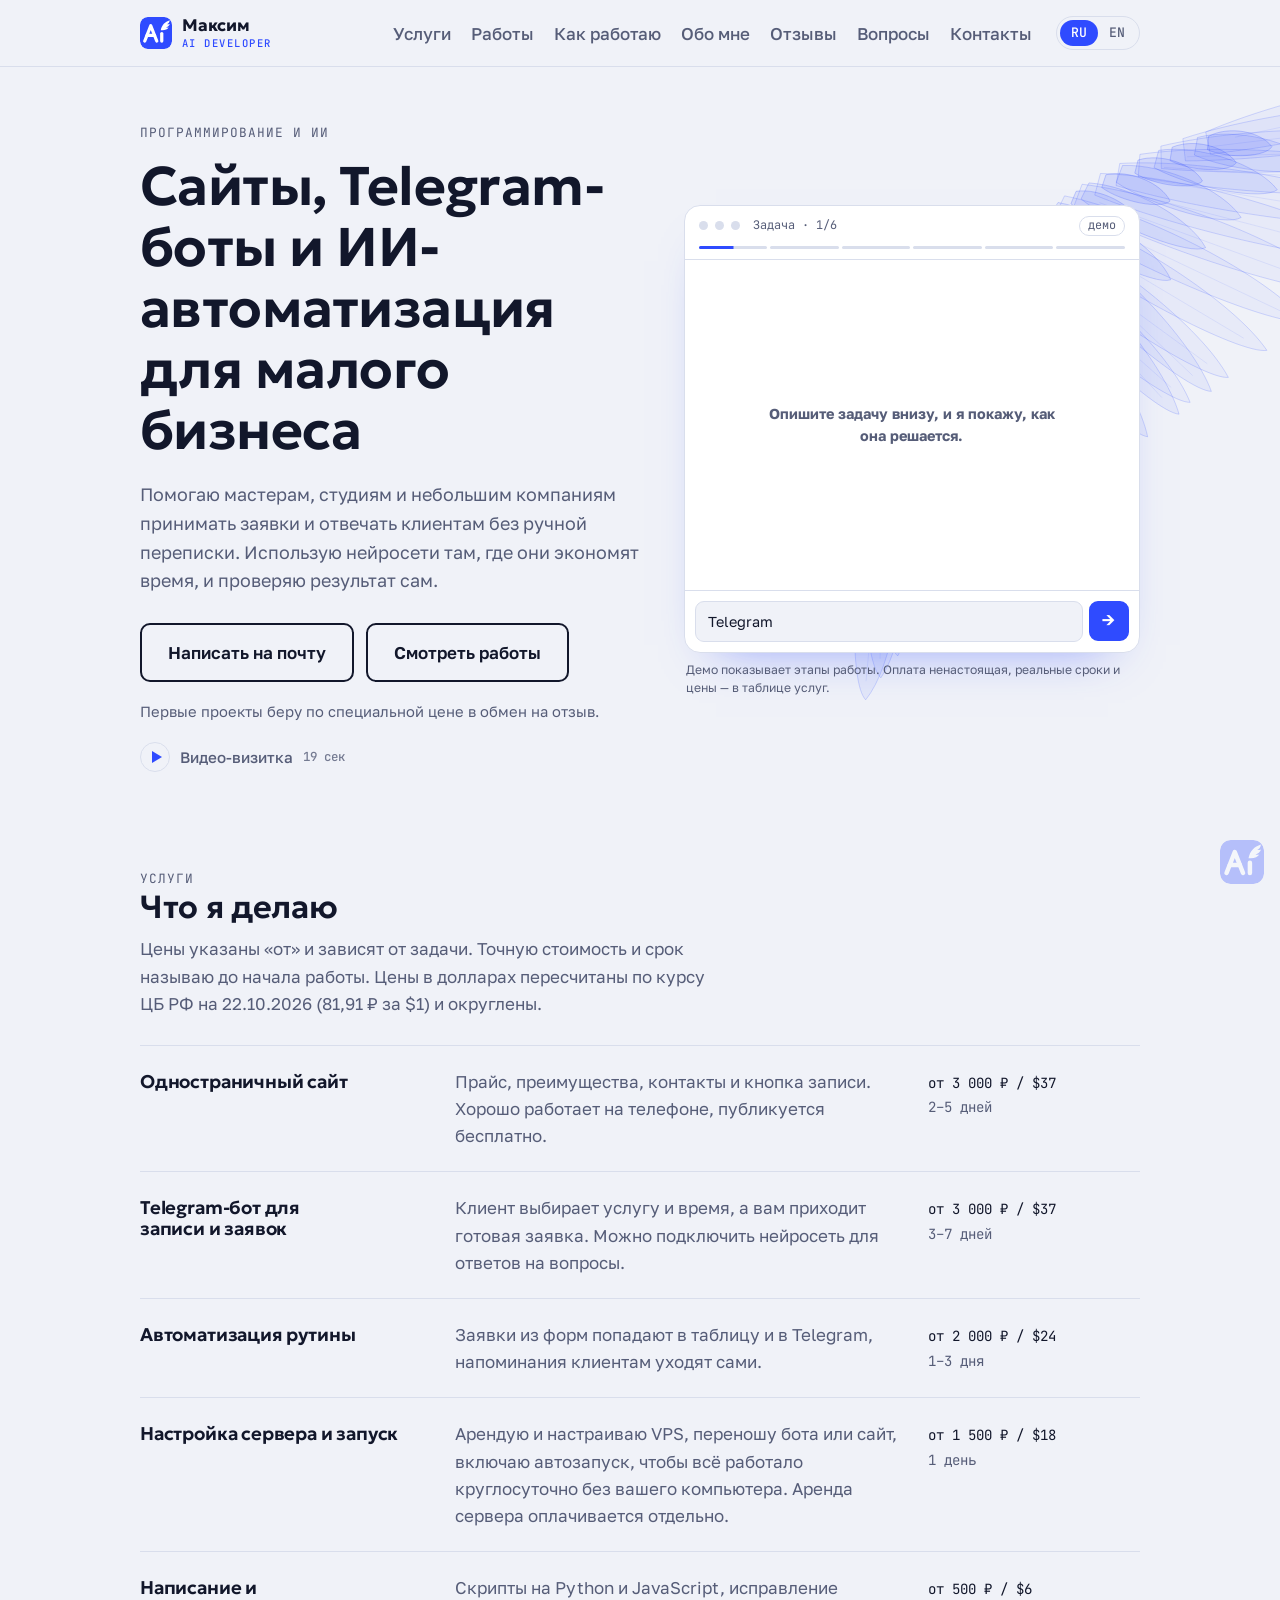
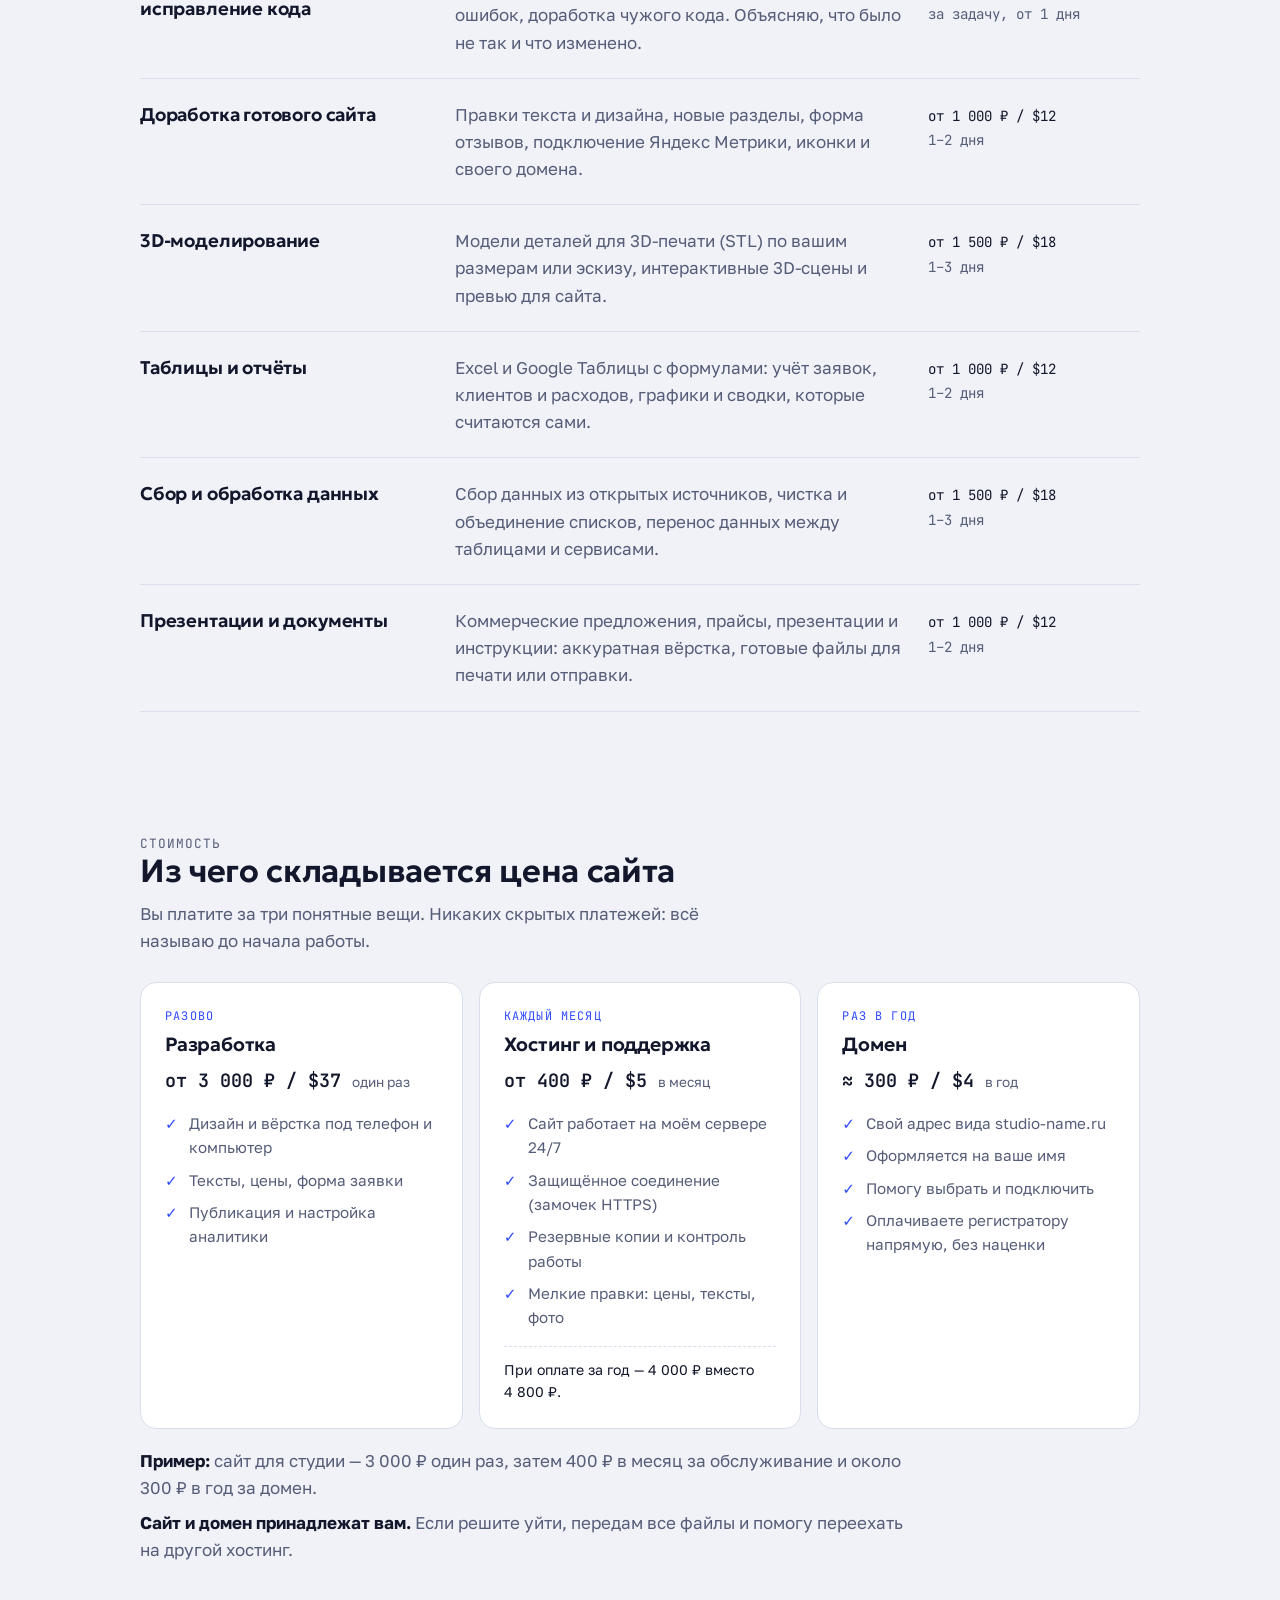
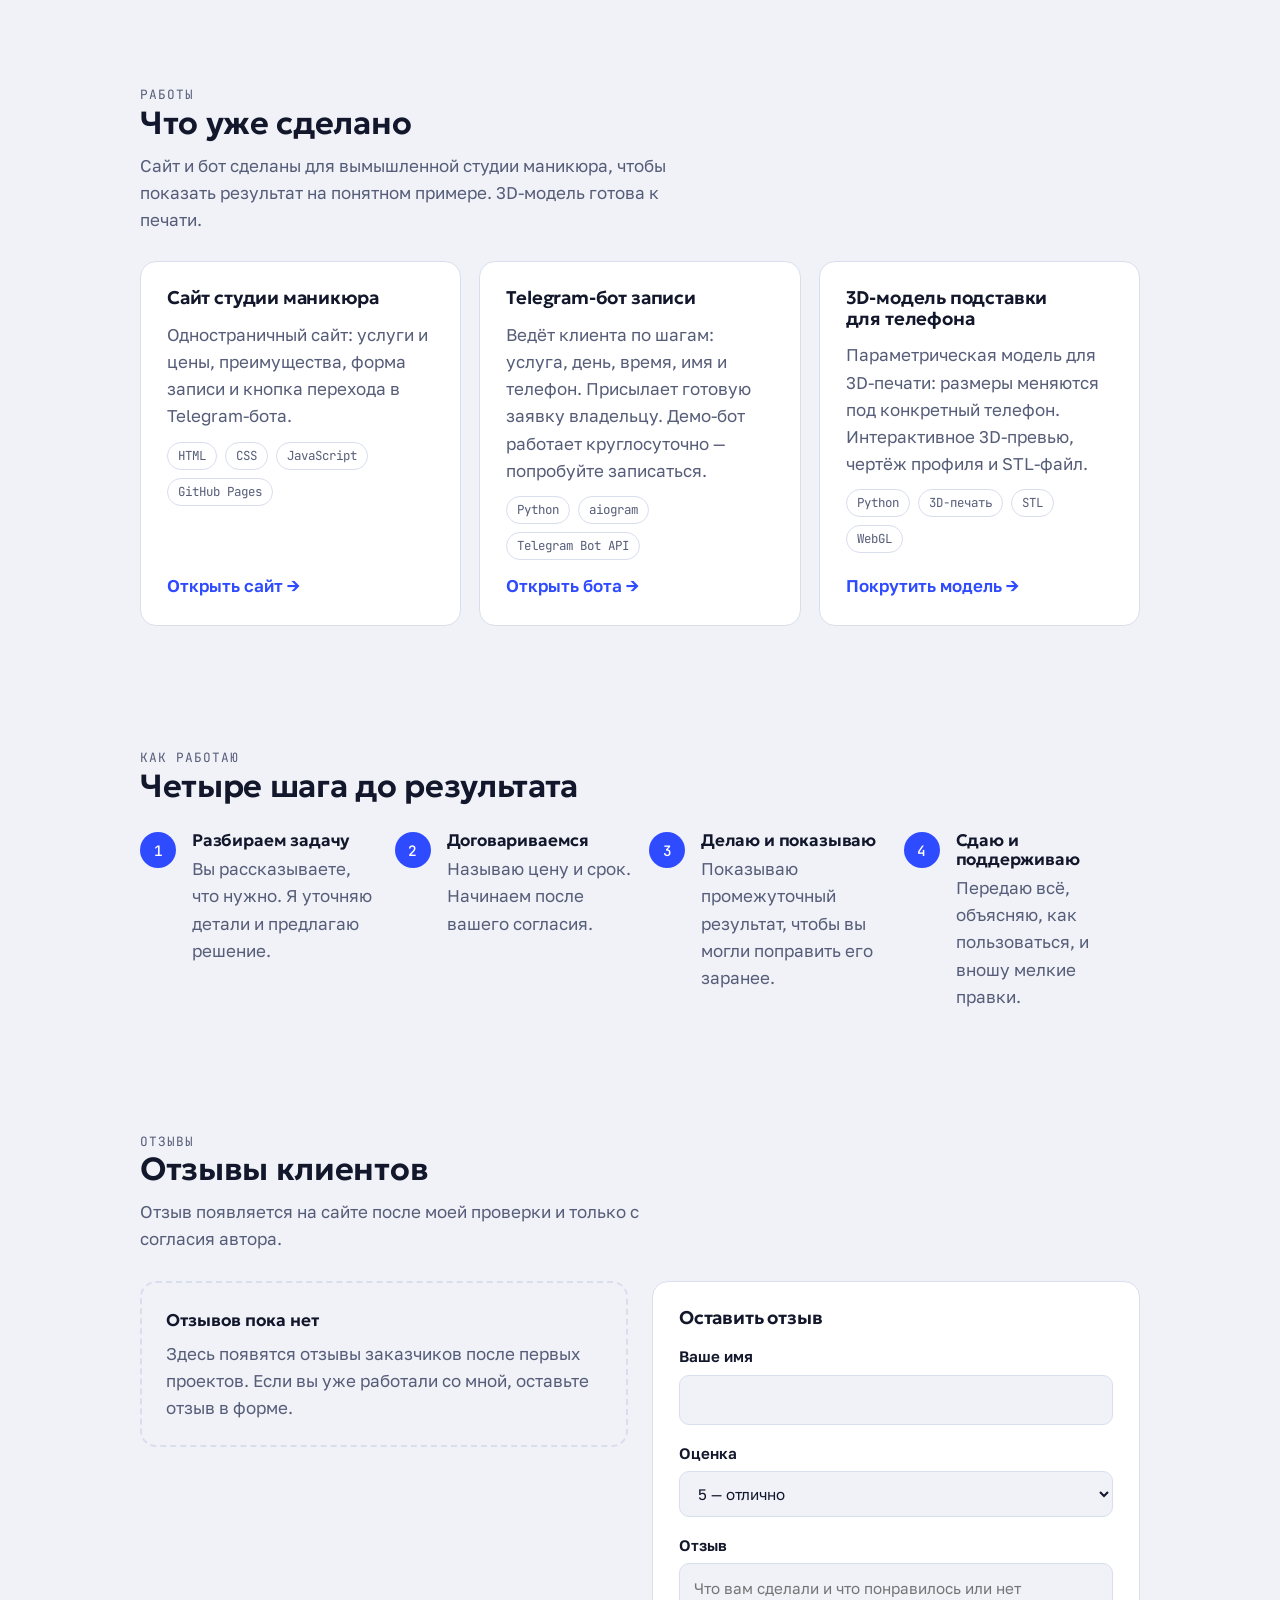
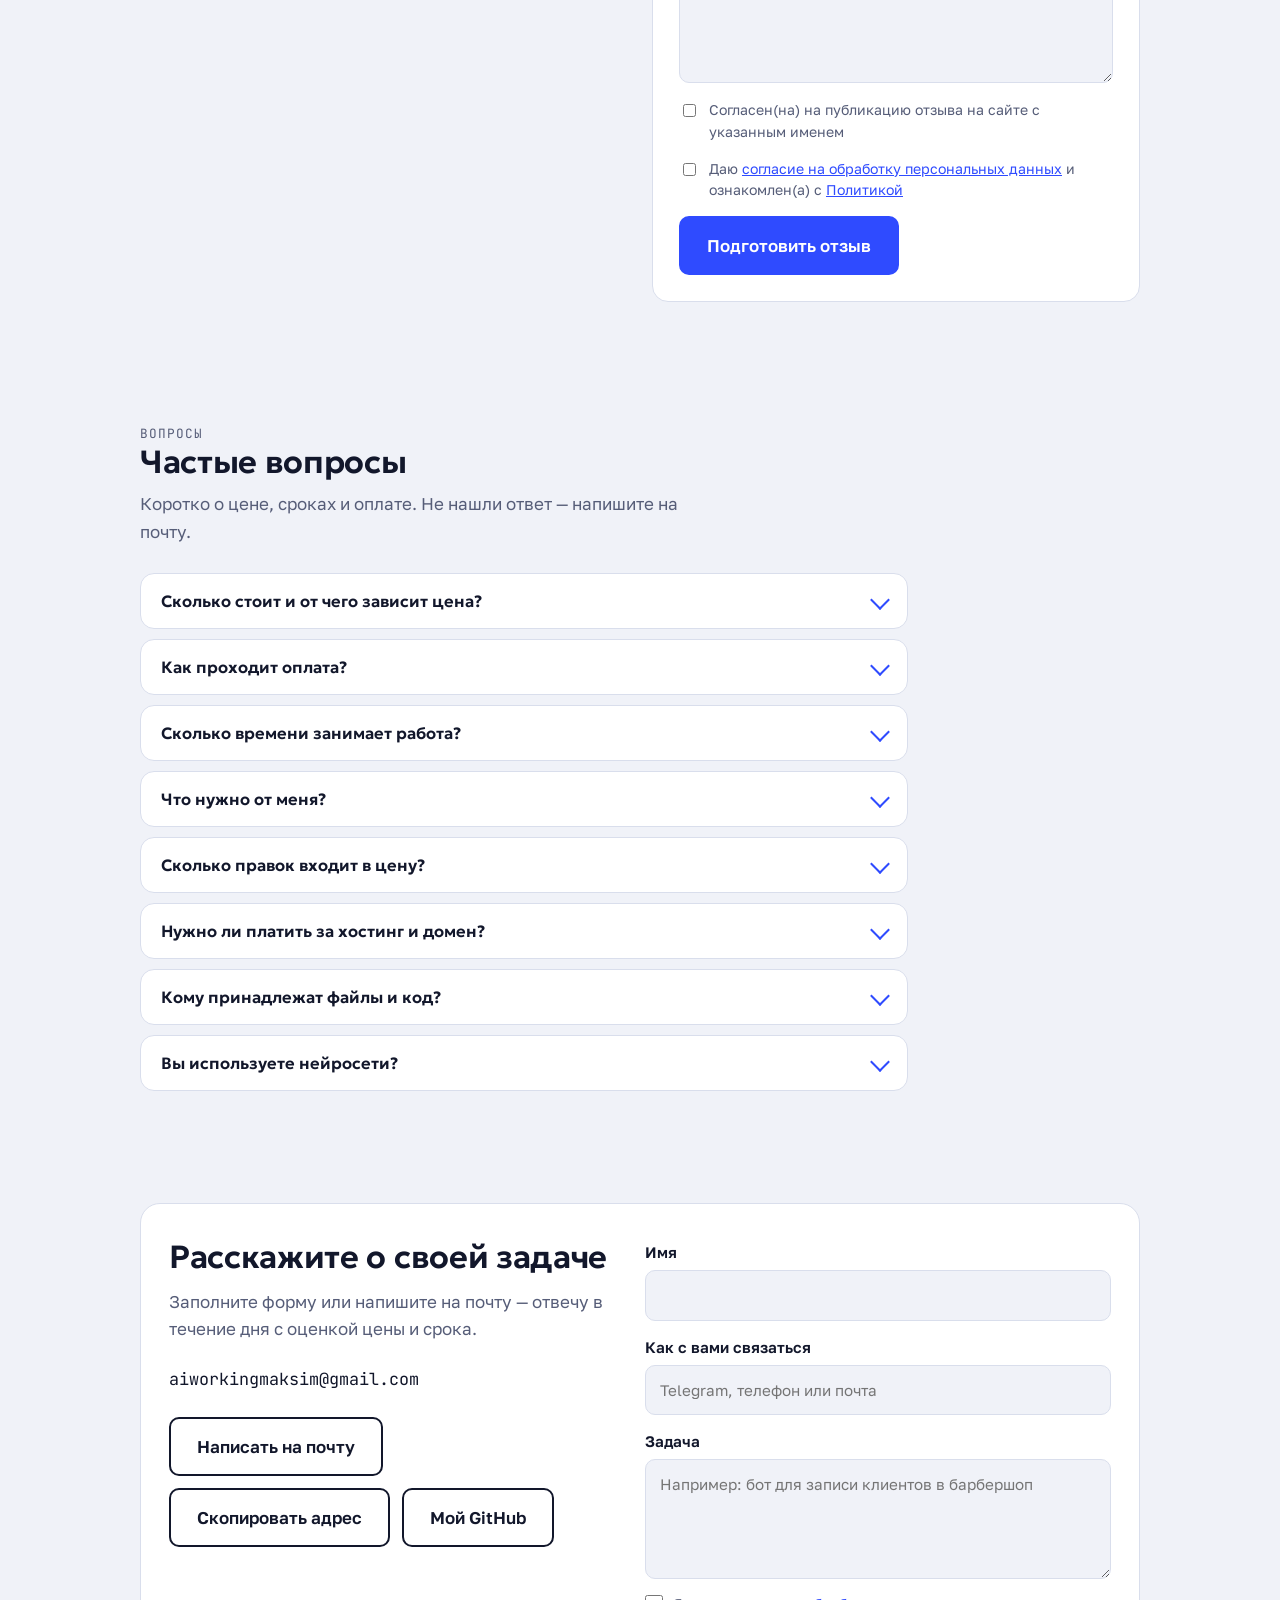
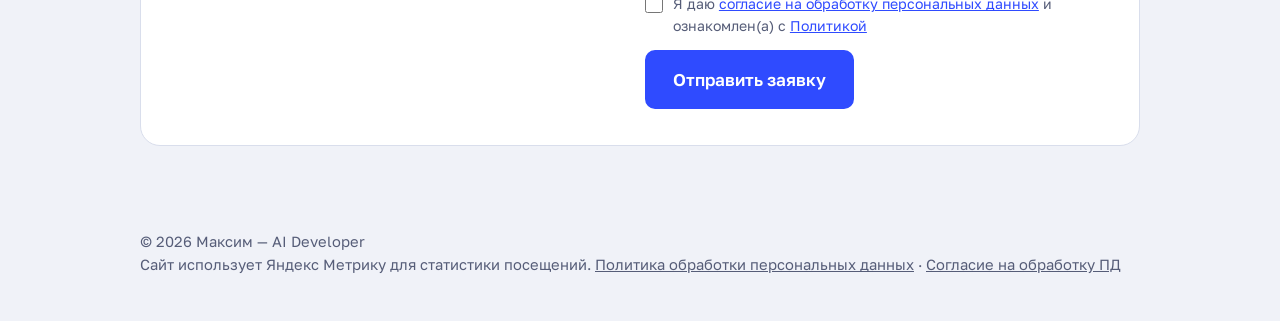
==== commit 58c00e70: "Add privacy policy, consent page and required consent checkboxes (152-FZ) Co-Authored-By: Claude Opu" ====
--- a/index.html
+++ b/index.html
@@ -285,7 +285,7 @@
     ym(113726093, 'init', { ssr: true, webvisor: false, clickmap: true, accurateTrackBounce: true, trackLinks: true });
   </script>
   <noscript><div><img src="https://mc.yandex.ru/watch/113726093" style="position:absolute; left:-9999px;" alt=""></div></noscript>
-  <link rel="stylesheet" href="anim.css?v=20261022k">
+  <link rel="stylesheet" href="anim.css?v=20261023a">
   <link rel="stylesheet" href="demo.css?v=20261022d">
 </head>
 
@@ -518,6 +518,10 @@
             <label class="check">
               <input type="checkbox" id="r-consent">
               <span>Согласен(на) на публикацию отзыва на сайте с указанным именем</span>
+            </label>
+            <label class="check">
+              <input type="checkbox" id="r-pd">
+              <span>Даю <a href="consent/" target="_blank">согласие на обработку персональных данных</a> и ознакомлен(а) с <a href="privacy/" target="_blank">Политикой</a></span>
             </label>
             <button class="btn" type="submit">Подготовить отзыв</button>
             <p class="form-error" id="r-error" role="alert" hidden></p>
@@ -605,8 +609,8 @@
               <textarea name="task" maxlength="1500" placeholder="Например: бот для записи клиентов в барбершоп" required></textarea>
             </label>
             <input type="text" name="_honey" class="hp" tabindex="-1" autocomplete="off" aria-hidden="true">
+            <label class="check"><input type="checkbox" name="pd_consent"><span>Я даю <a href="consent/" target="_blank">согласие на обработку персональных данных</a> и ознакомлен(а) с <a href="privacy/" target="_blank">Политикой</a></span></label>
             <button class="btn" type="submit">Отправить заявку</button>
-            <p class="form-note">Нажимая кнопку, вы соглашаетесь, что я свяжусь с вами по указанному контакту.</p>
             <p class="form-error" role="alert" hidden></p>
             <p class="form-ok" role="status" hidden></p>
           </form>
@@ -616,7 +620,7 @@
   </main>
 
   <footer>
-    <div class="wrap">© <span id="year"></span> Максим — AI Developer<br>Сайт использует Яндекс Метрику для статистики посещений.</div>
+    <div class="wrap">© <span id="year"></span> Максим — AI Developer<br>Сайт использует Яндекс Метрику для статистики посещений. <a href="privacy/">Политика обработки персональных данных</a> · <a href="consent/">Согласие на обработку ПД</a></div>
   </footer>
 
   <script>
@@ -715,6 +719,7 @@
       if (name.length < 2) { showReviewError('Укажите имя, хотя бы 2 символа.', 'r-name'); return; }
       if (text.length < 10) { showReviewError('Напишите отзыв подлиннее, хотя бы 10 символов.', 'r-text'); return; }
       if (!consent) { showReviewError('Отметьте согласие на публикацию: без него отзыв разместить нельзя.', 'r-consent'); return; }
+      if (!document.getElementById('r-pd').checked) { showReviewError('Отметьте согласие на обработку персональных данных.', 'r-pd'); return; }
       rError.hidden = true;
 
       var body = 'Имя: ' + name + '\nОценка: ' + rating + ' из 5\nОтзыв: ' + text +
@@ -729,7 +734,7 @@
       if (!window.sendLead) { showMailFallback(); return; }
       rBtn.disabled = true; rBtn.textContent = 'Отправляю…';
       var fields = { _subject: 'Отзыв с сайта: ' + name };
-      fields['Имя'] = name; fields['Оценка'] = rating + ' из 5'; fields['Отзыв'] = text; fields['Согласие на публикацию'] = 'да';
+      fields['Имя'] = name; fields['Оценка'] = rating + ' из 5'; fields['Отзыв'] = text; fields['Согласие на публикацию'] = 'да'; fields['Согласие на обработку ПД'] = 'да';
       window.sendLead(fields).then(function () {
         rOk.textContent = 'Спасибо! Отзыв отправлен и появится на сайте после проверки.'; rOk.hidden = false; rForm.reset();
       }).catch(showMailFallback).then(function () { rBtn.disabled = false; rBtn.textContent = rBtnText; });
@@ -752,9 +757,9 @@
       }
     });
   </script>
-  <script src="leads.js?v=20261022j"></script>
+  <script src="leads.js?v=20261023a"></script>
   <script src="demo.js?v=20261023b"></script>
-  <script src="anim.js?v=20261023b"></script>
+  <script src="anim.js?v=20261023c"></script>
   <dialog class="about-dialog" id="obo-mne" aria-labelledby="about-title"><div class="about-in">
     <button class="about-close" type="button" data-about-close aria-label="Закрыть">×</button>
     <p class="label">Обо мне</p>
--- a/anim.css
+++ b/anim.css
@@ -94,6 +94,10 @@
 .lead-form .form-error a { color: inherit; font-weight: 600; }
 .form-ok { margin: 0; color: var(--accent); font-weight: 600; }
 .contact .lead-form p { margin: 0; max-width: none; }
+.lead-form label.check, .review-form label.check { display: flex; gap: 10px; align-items: flex-start; font-weight: 400; font-size: 0.88rem; line-height: 1.5; color: var(--muted); }
+.lead-form label.check input { width: 18px; height: 18px; padding: 0; margin: 2px 0 0; flex: none; accent-color: var(--accent); }
+.lead-form label.check a, .review-form label.check a { color: var(--accent); }
+footer a { color: inherit; }
 .contact .lead-form .form-ok { color: var(--accent); }
 .contact .lead-form .form-error { color: var(--danger); }
 .hp { position: absolute !important; left: -9999px !important; width: 1px; height: 1px; opacity: 0; }
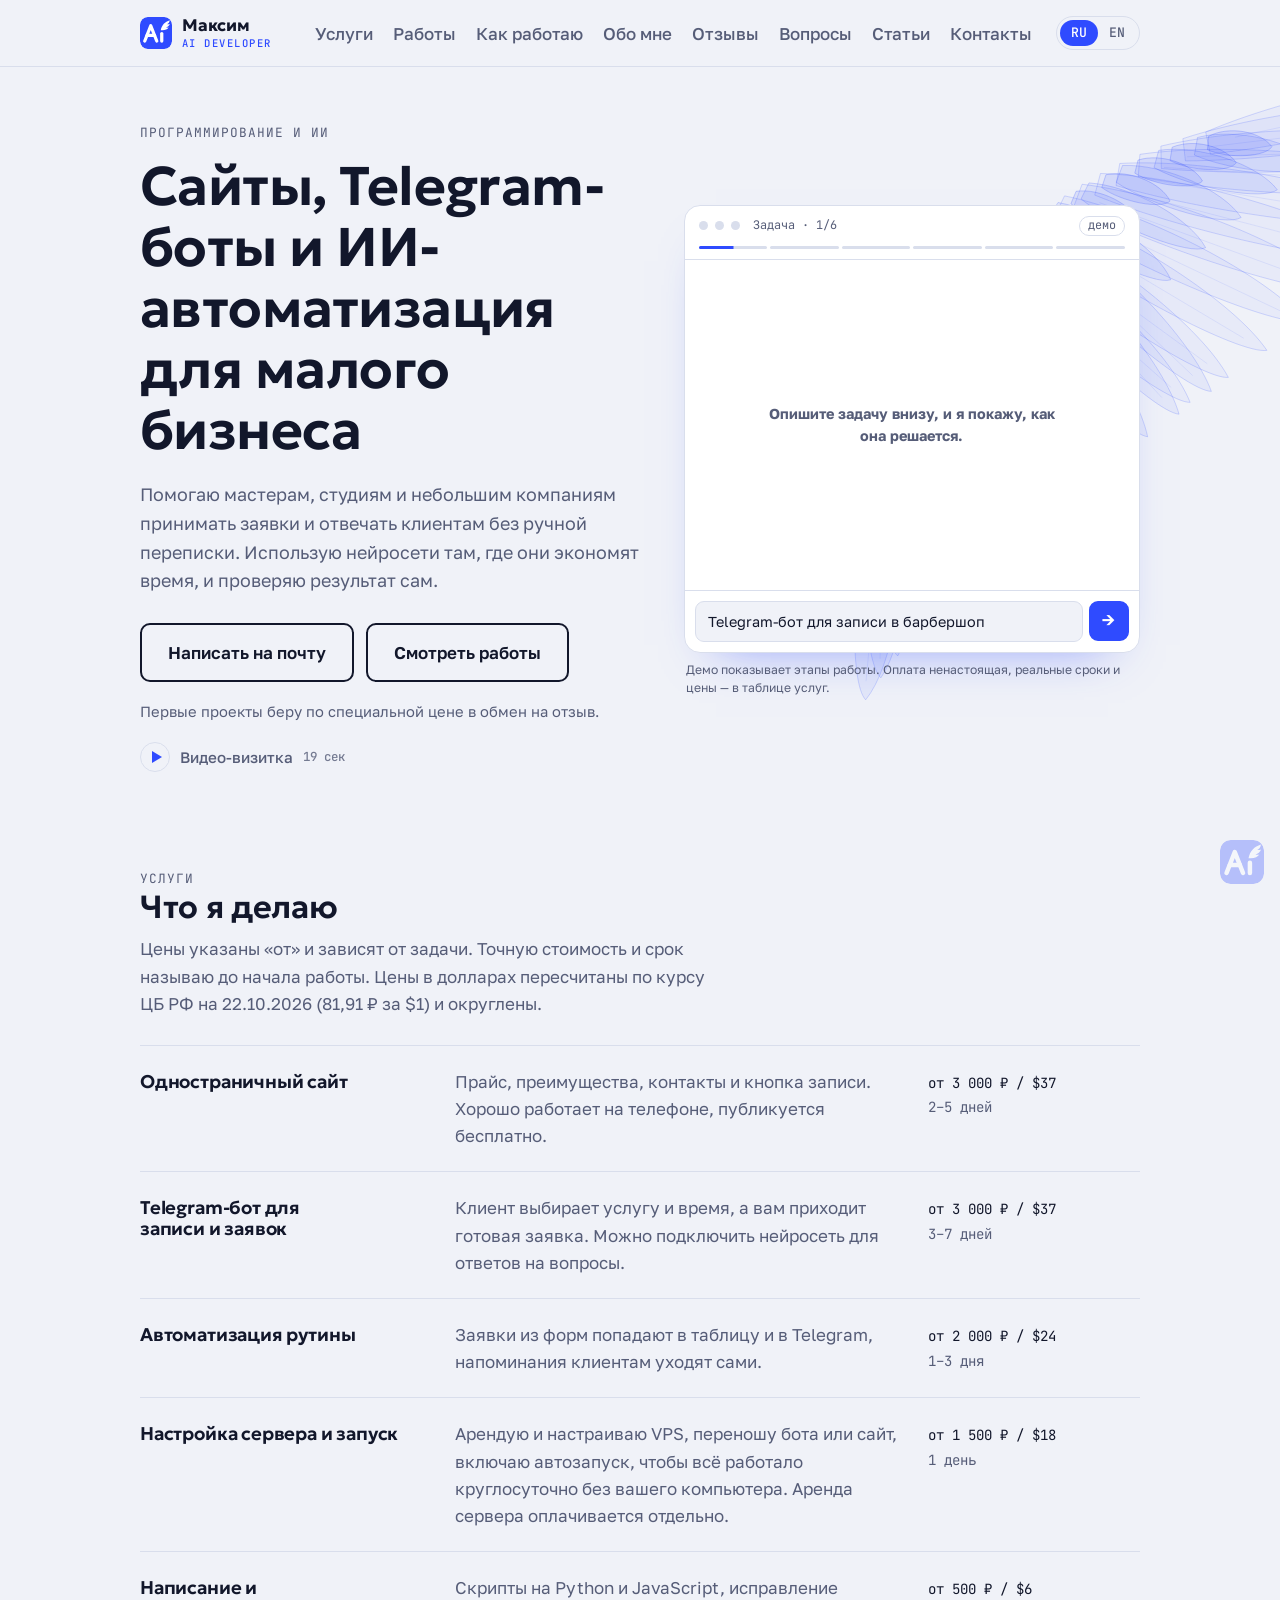
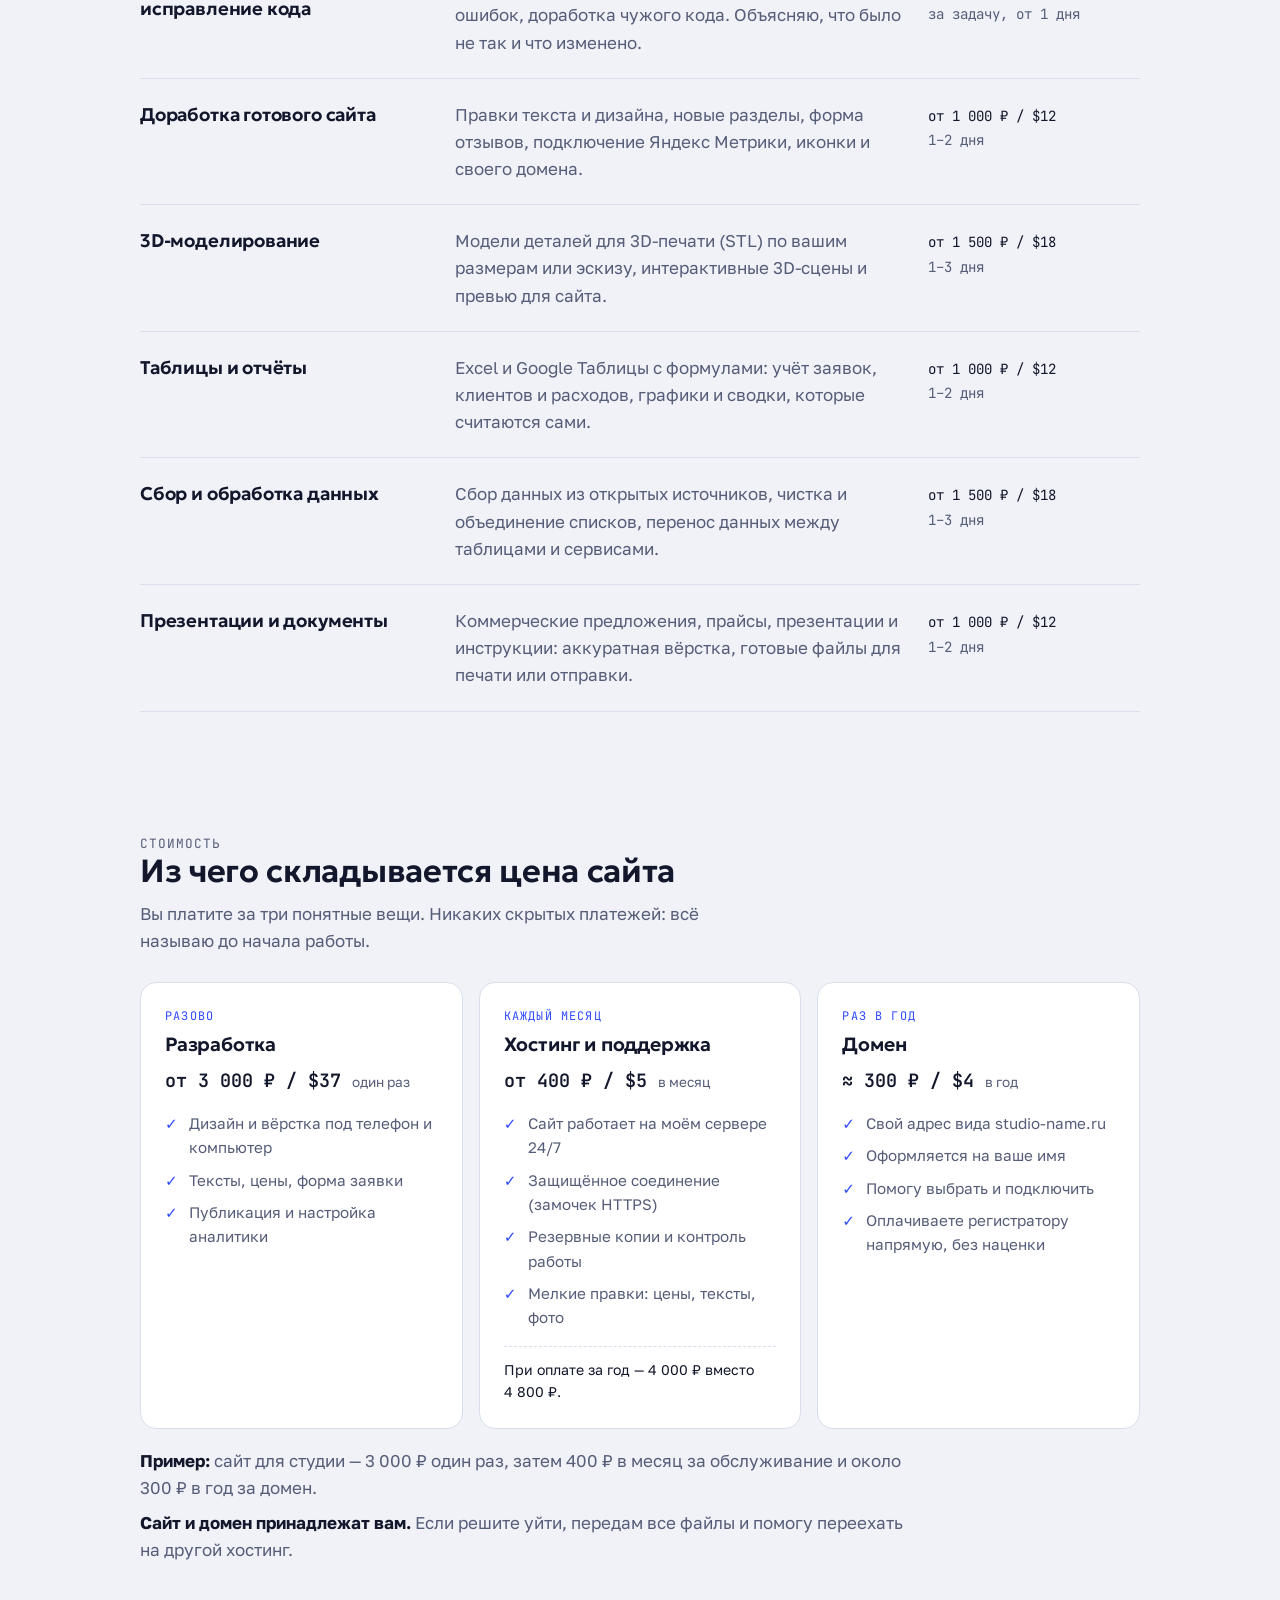
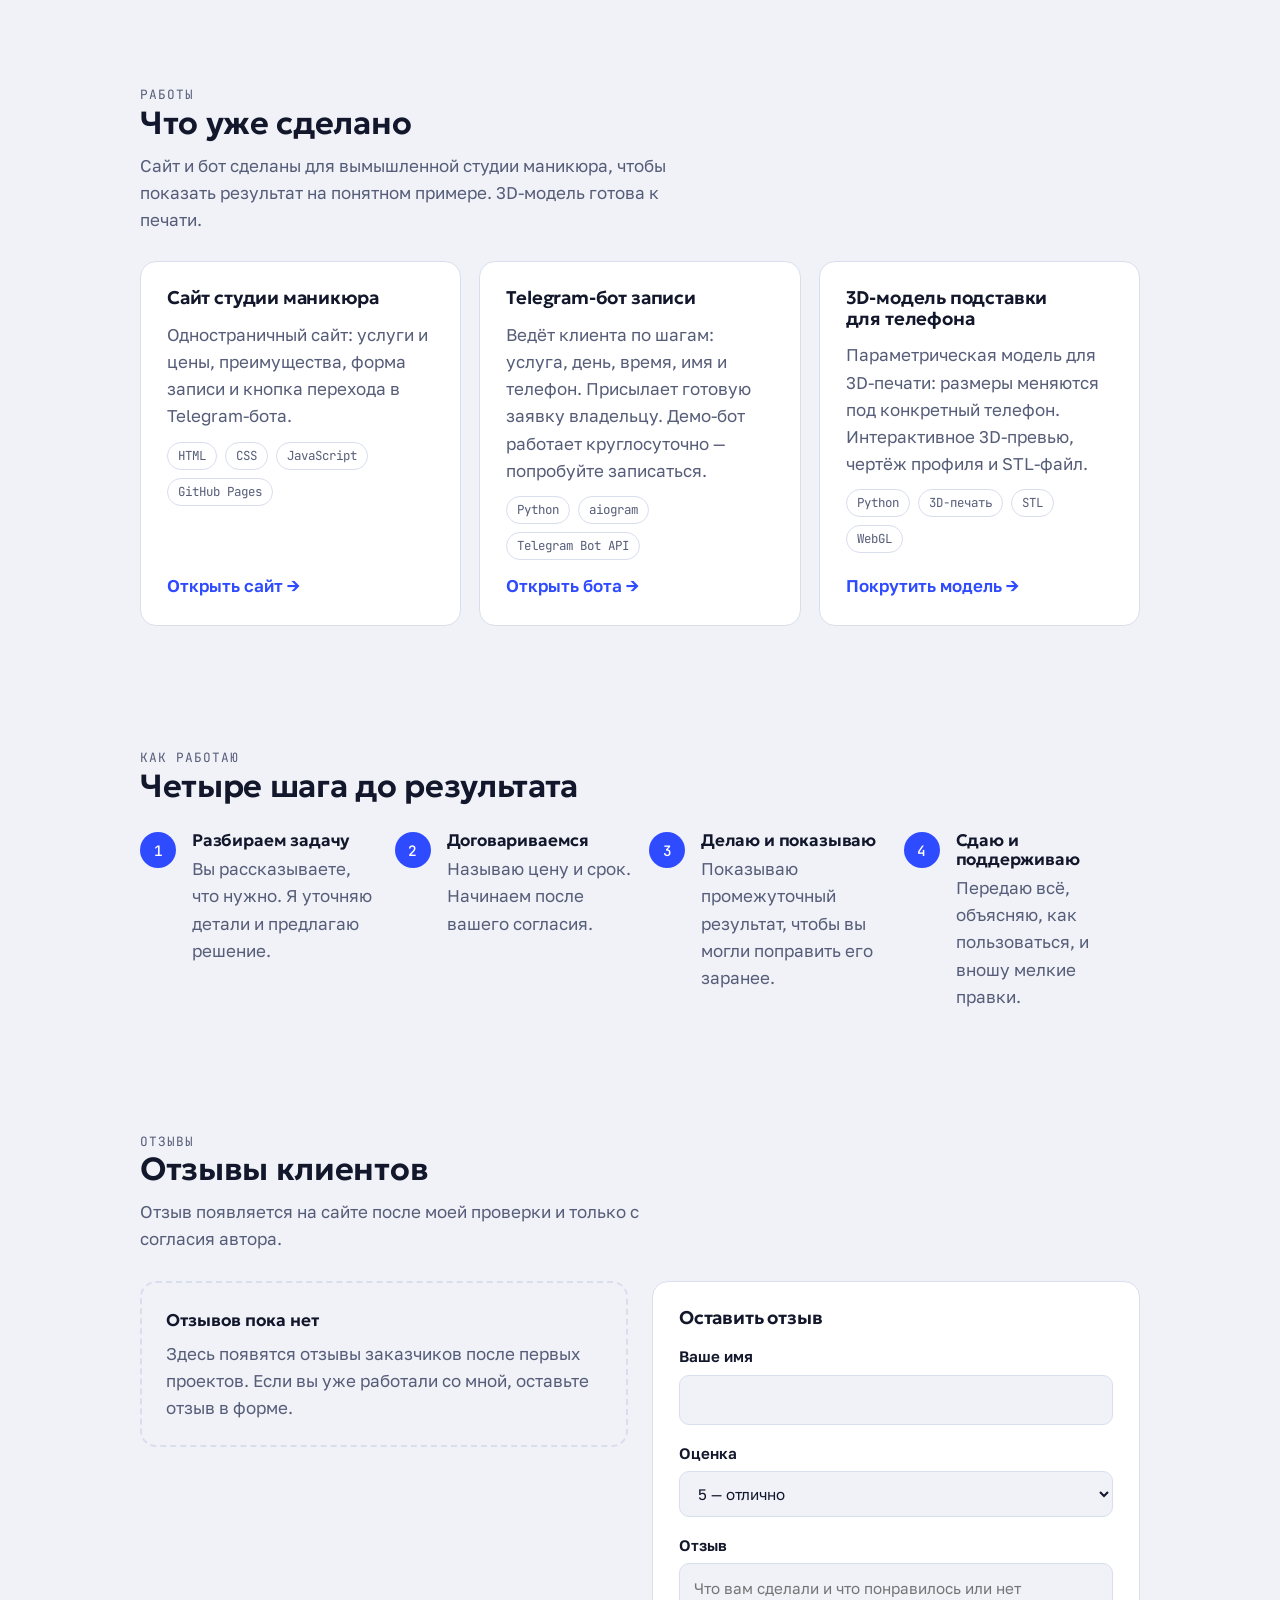
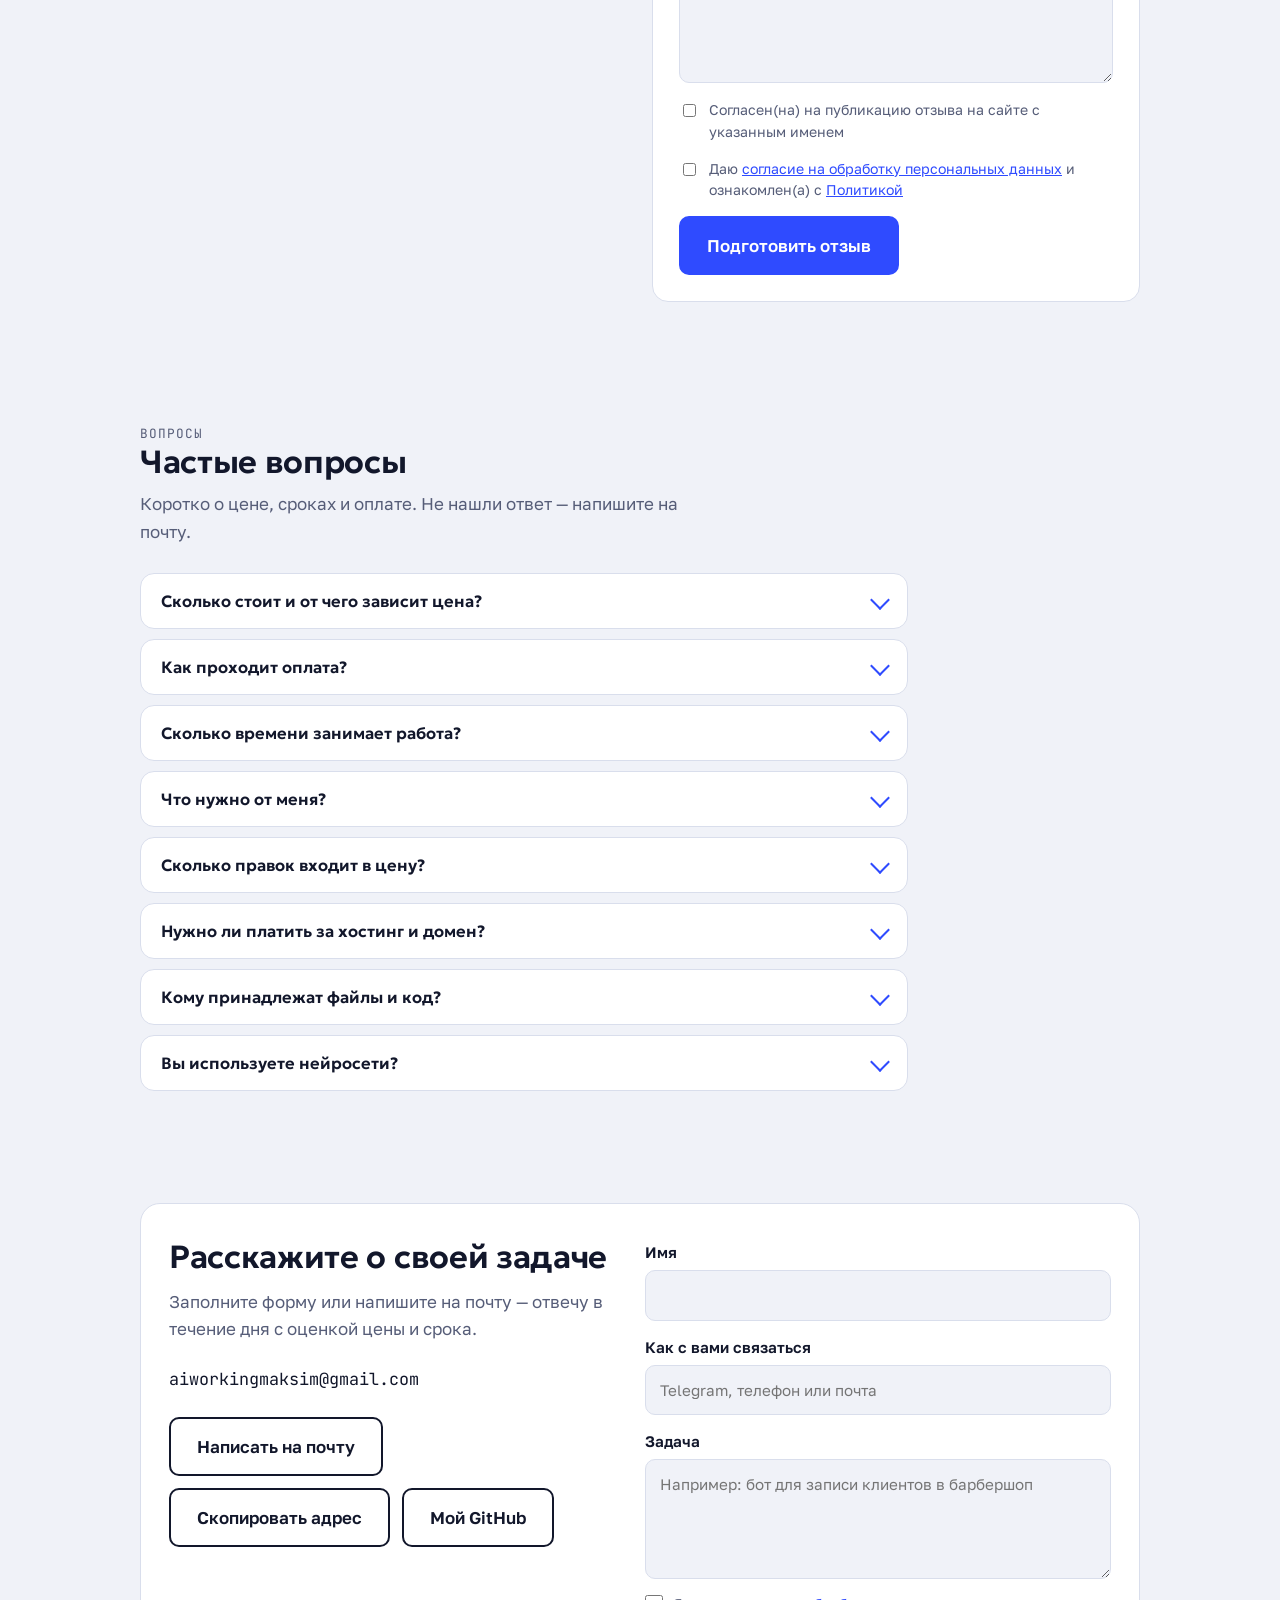
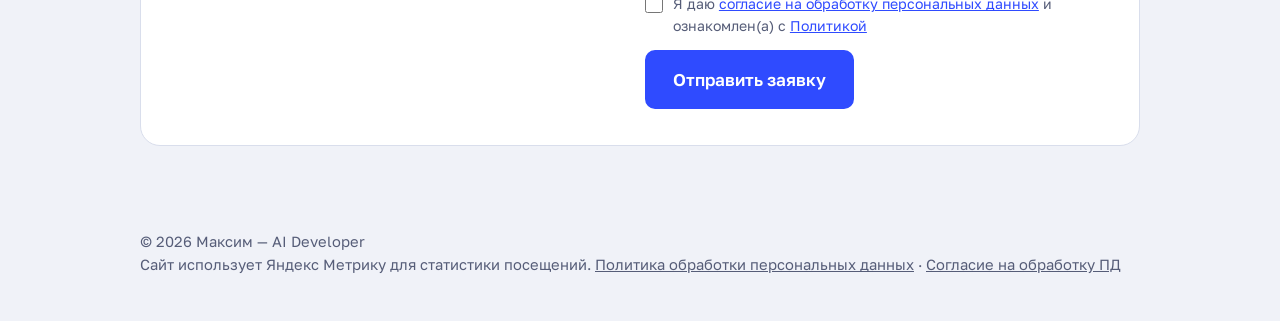
==== commit d99b06de: "Add blog with two articles: site pricing for masters, Telegram booking bot Co-Authored-By: Claude Op" ====
--- a/index.html
+++ b/index.html
@@ -300,6 +300,7 @@
         <a href="#obo-mne" data-about-open>Обо мне</a>
         <a href="#otzyvy">Отзывы</a>
         <a href="#faq">Вопросы</a>
+        <a href="blog/">Статьи</a>
         <a href="#kontakty">Контакты</a>
       </nav>
       <div class="lang" role="group" aria-label="Язык сайта">
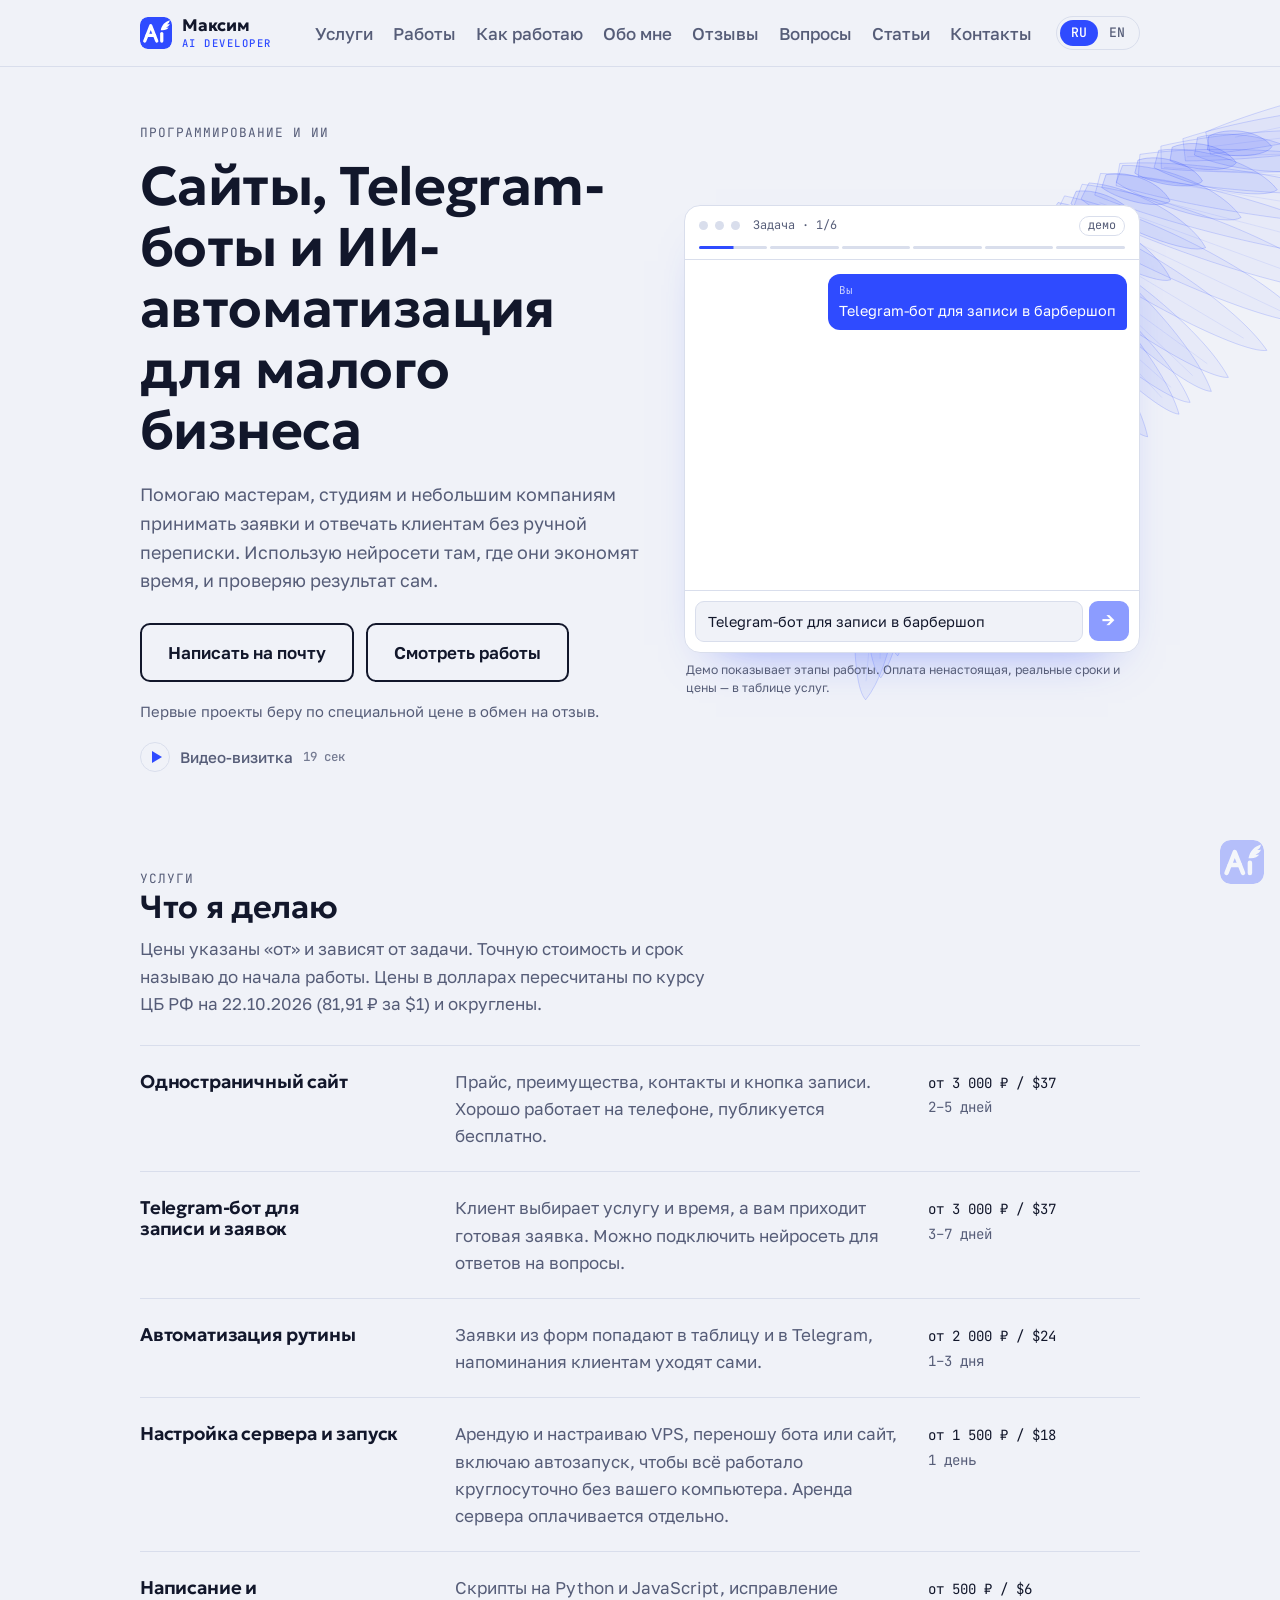
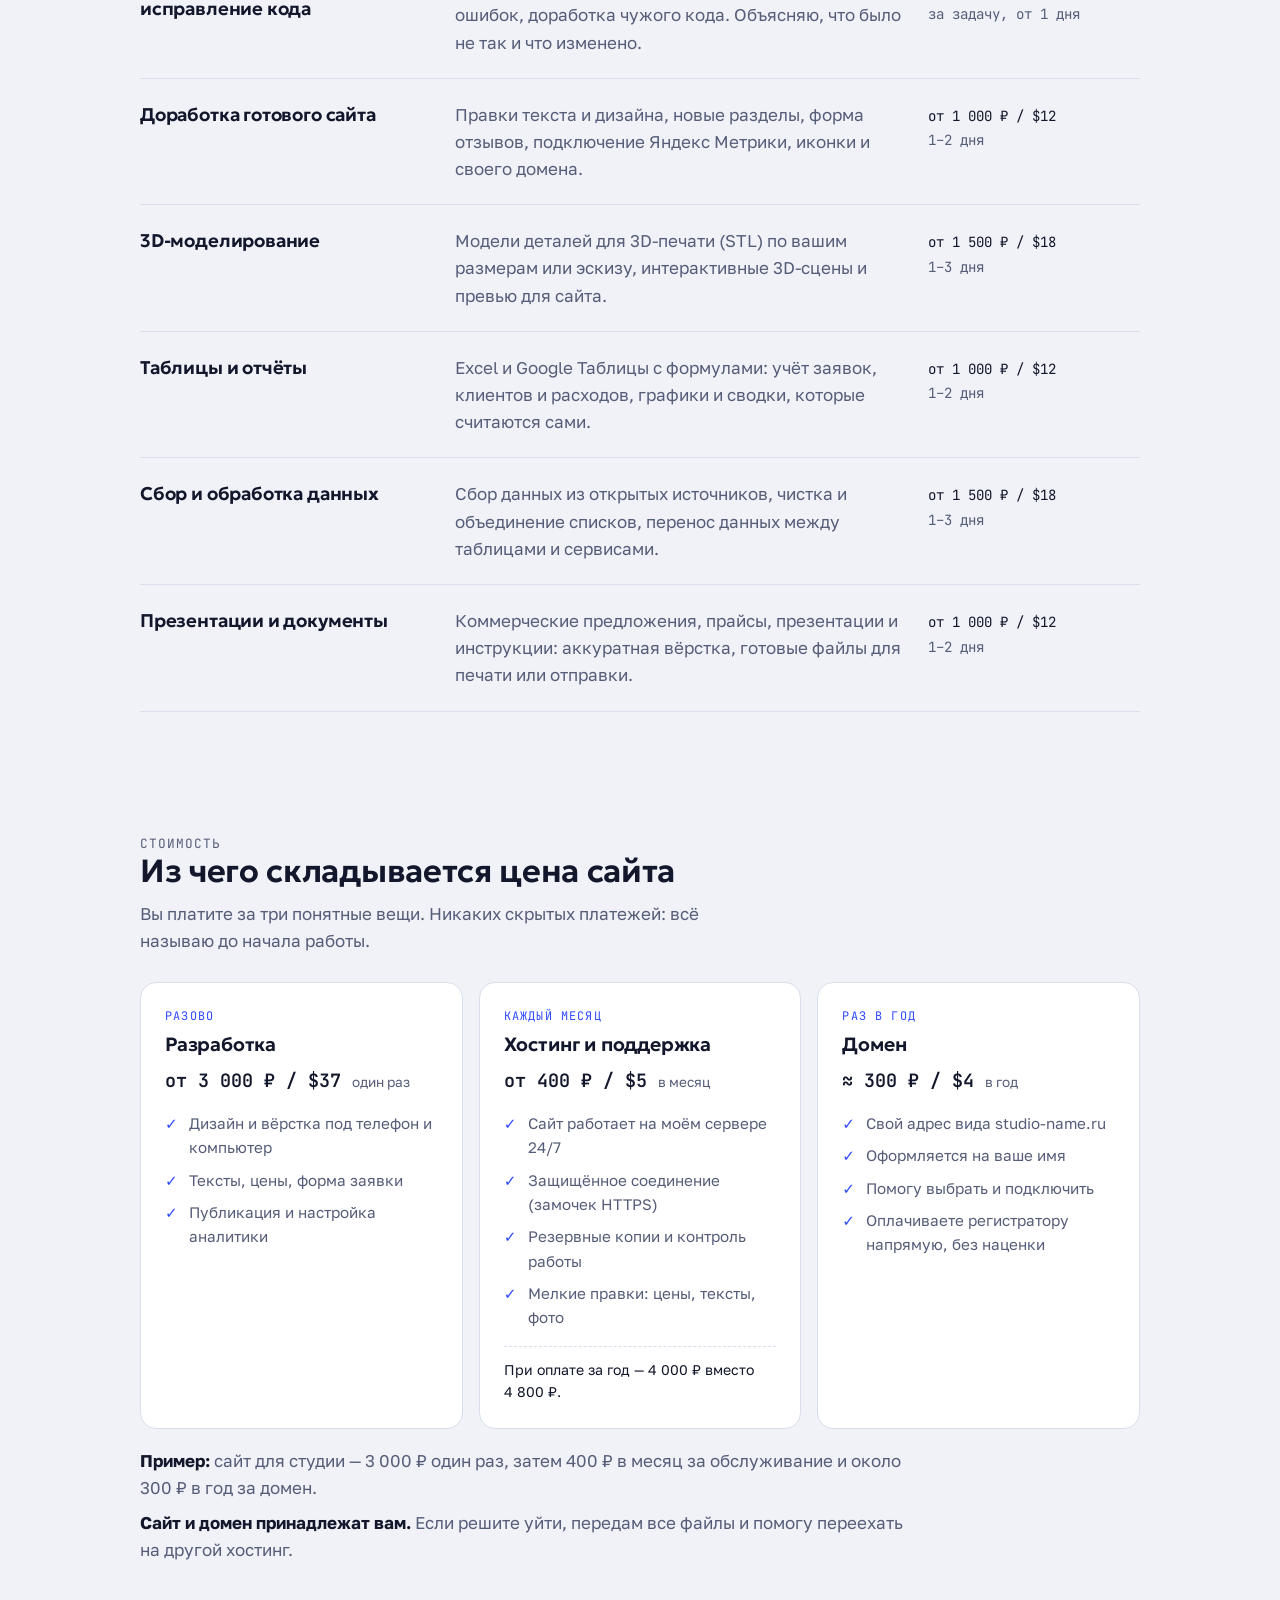
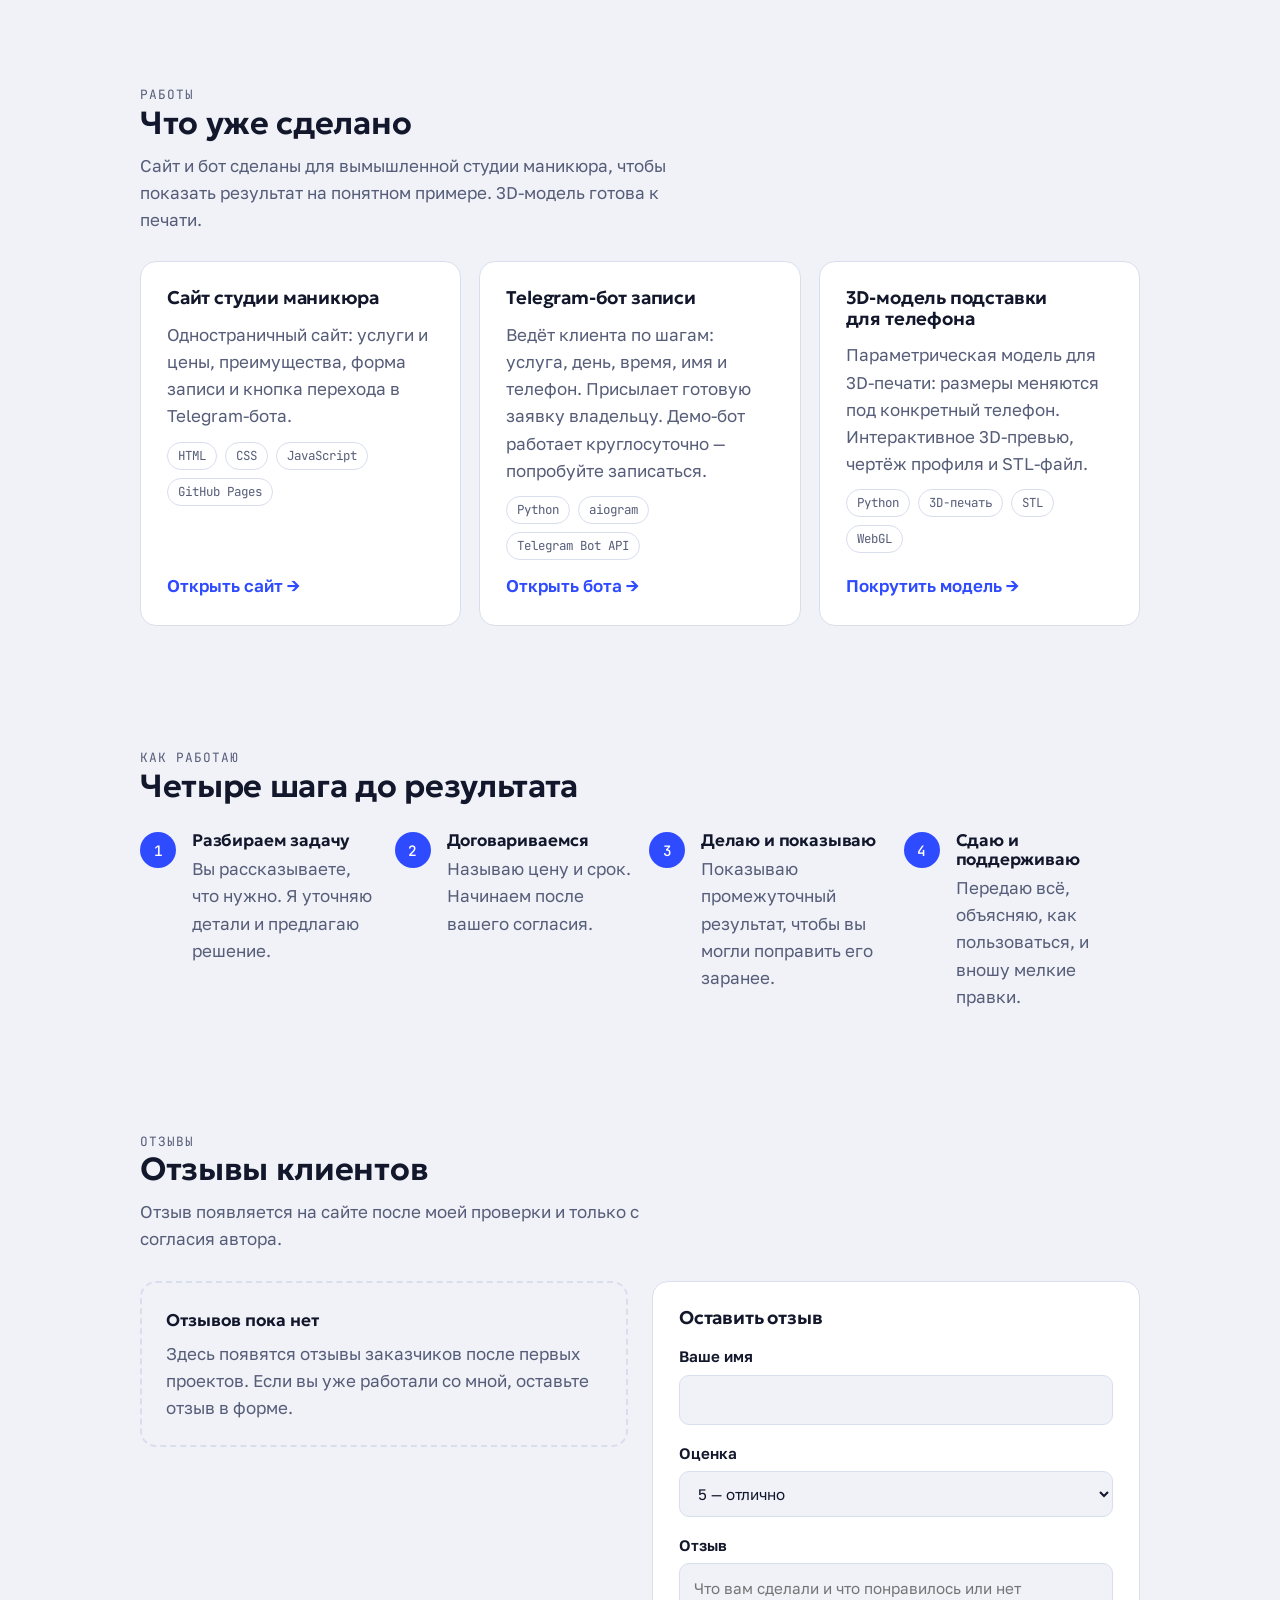
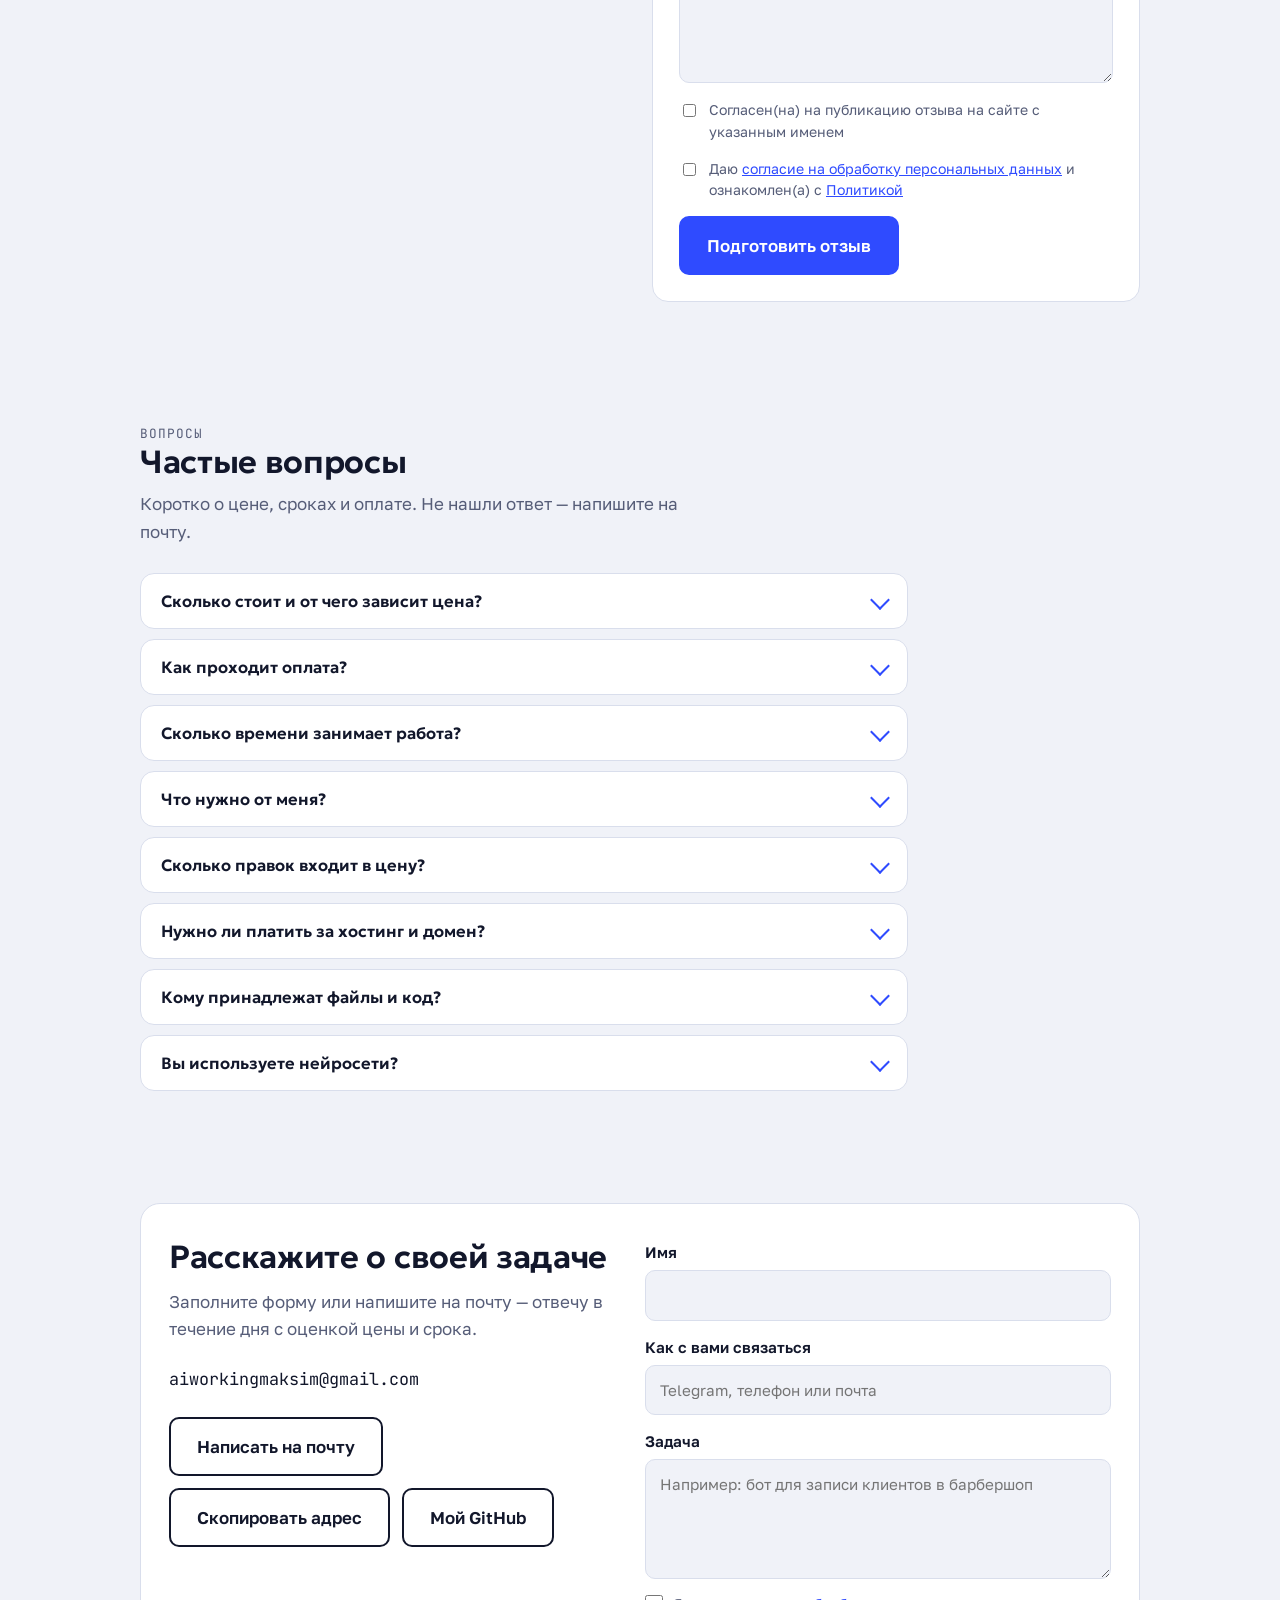
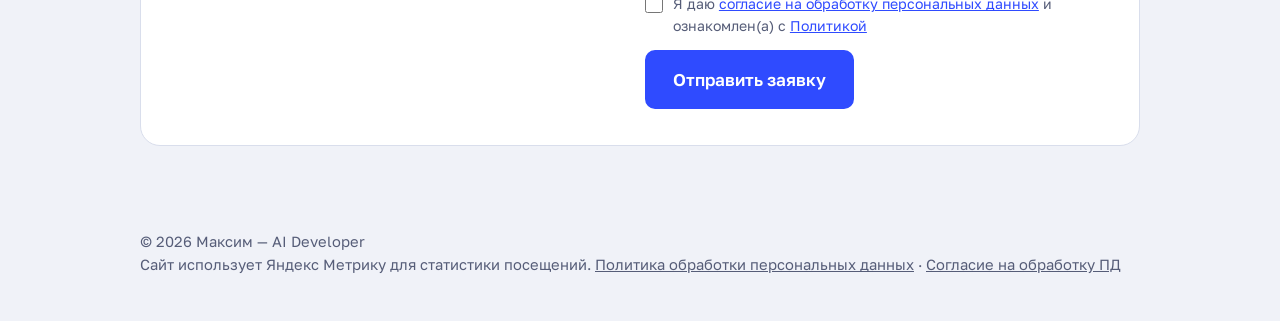
==== commit a94dc9d2: "Clean #section from URL after arriving from other pages Co-Authored-By: Claude Opus 5.5 <noreply@ant" ====
--- a/index.html
+++ b/index.html
@@ -760,7 +760,7 @@
   </script>
   <script src="leads.js?v=20261023a"></script>
   <script src="demo.js?v=20261023b"></script>
-  <script src="anim.js?v=20261023c"></script>
+  <script src="anim.js?v=20261023d"></script>
   <dialog class="about-dialog" id="obo-mne" aria-labelledby="about-title"><div class="about-in">
     <button class="about-close" type="button" data-about-close aria-label="Закрыть">×</button>
     <p class="label">Обо мне</p>
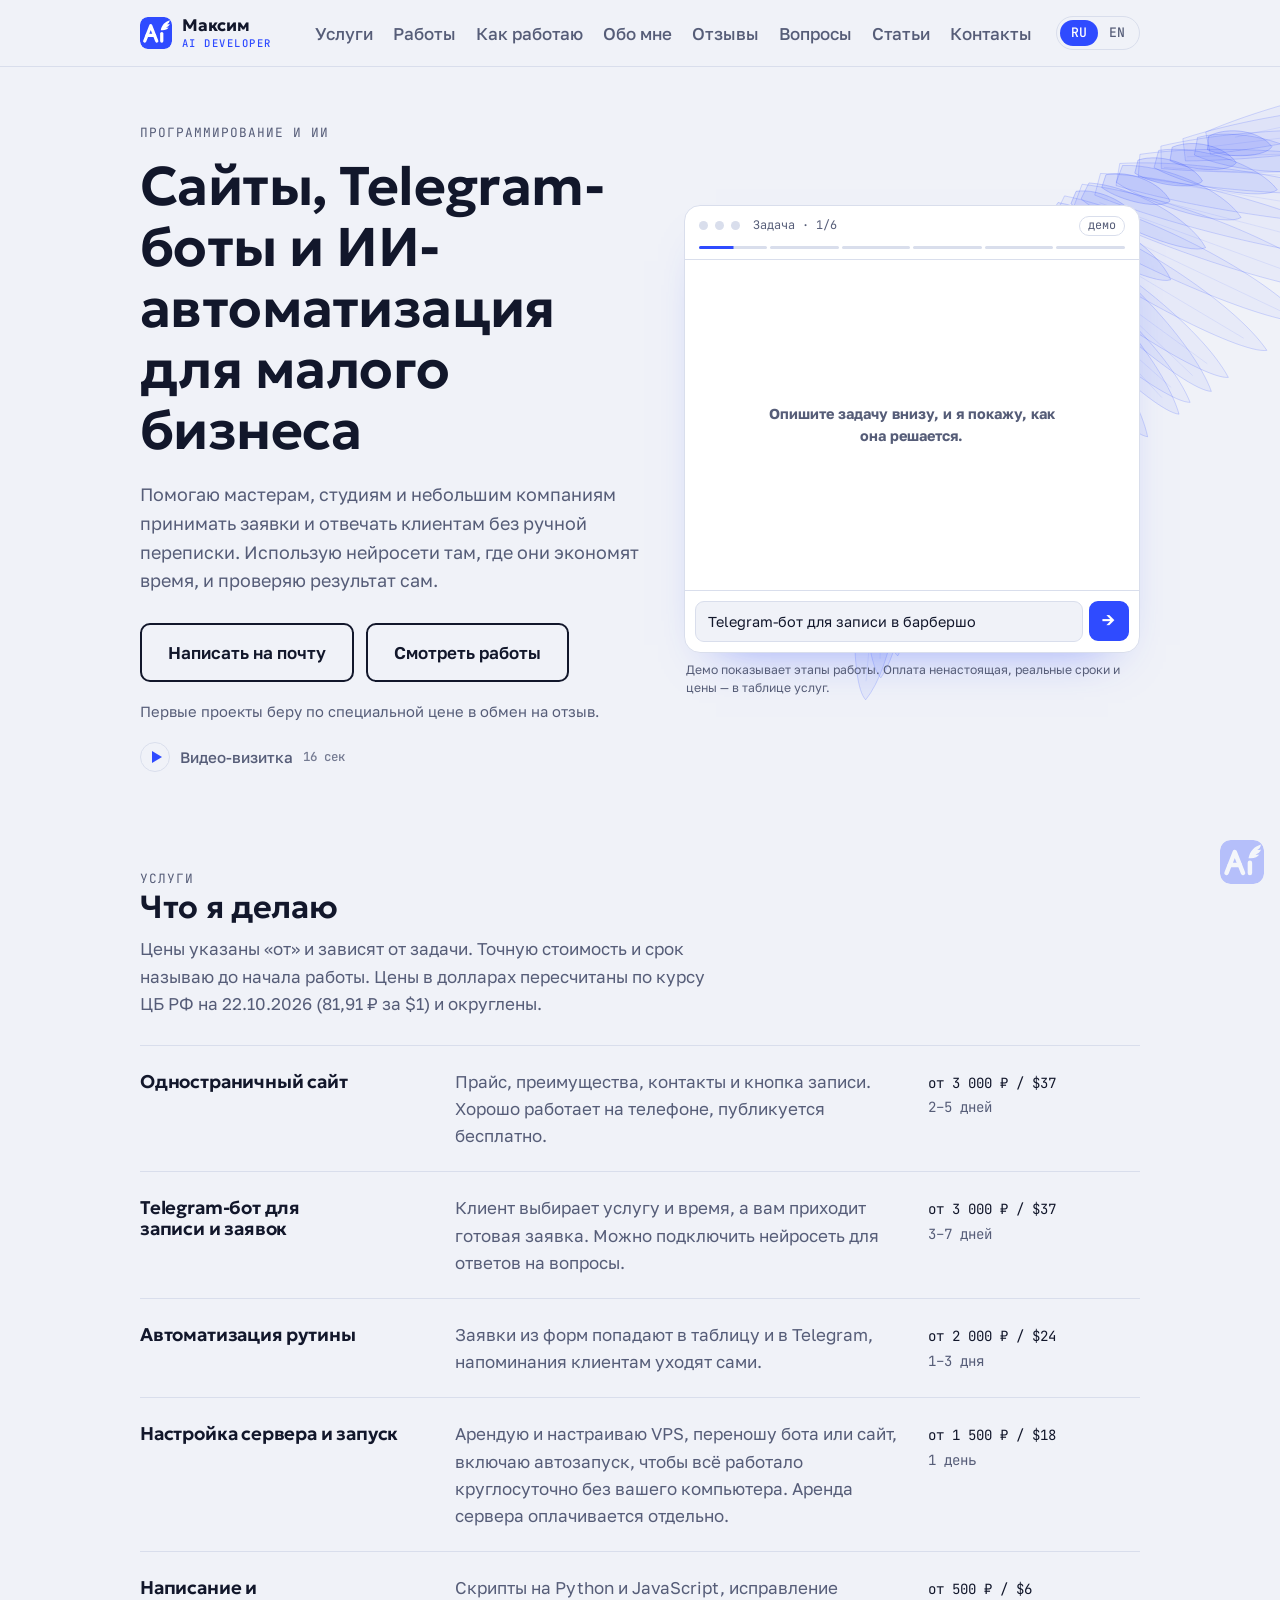
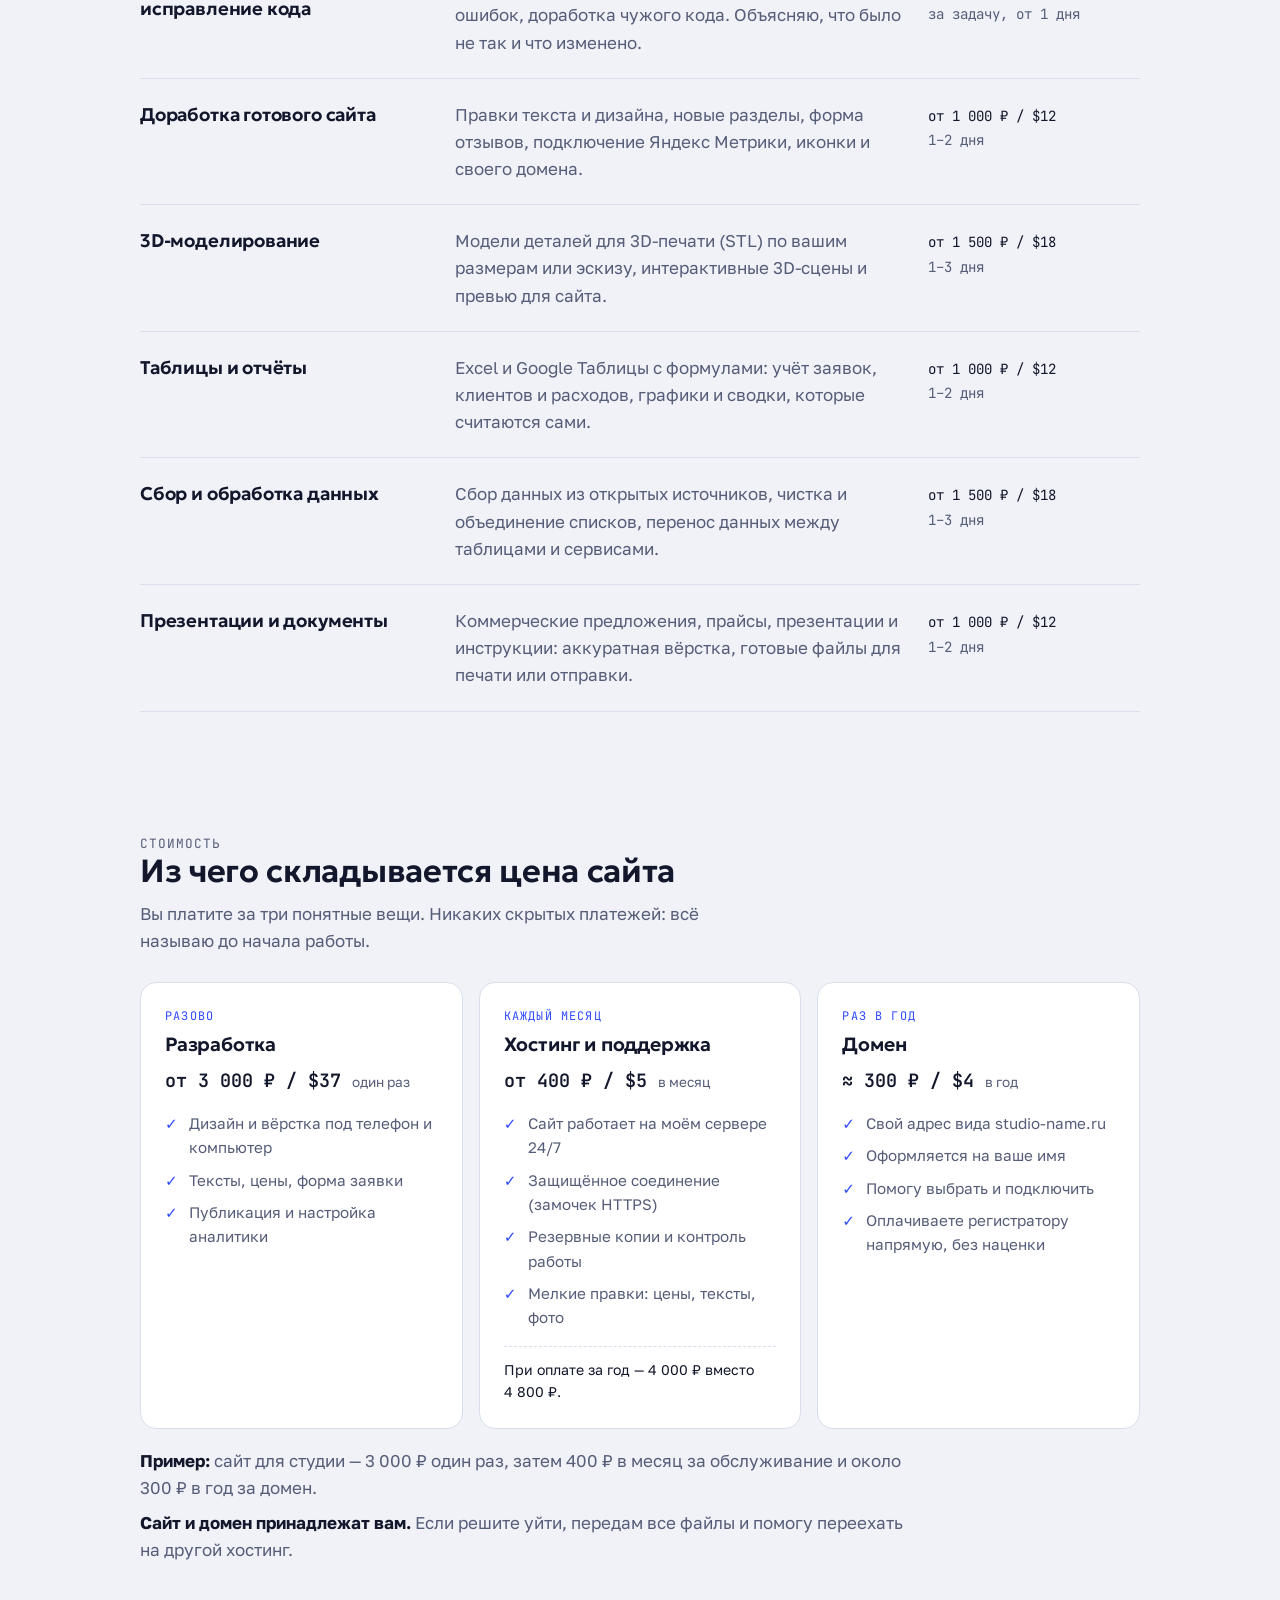
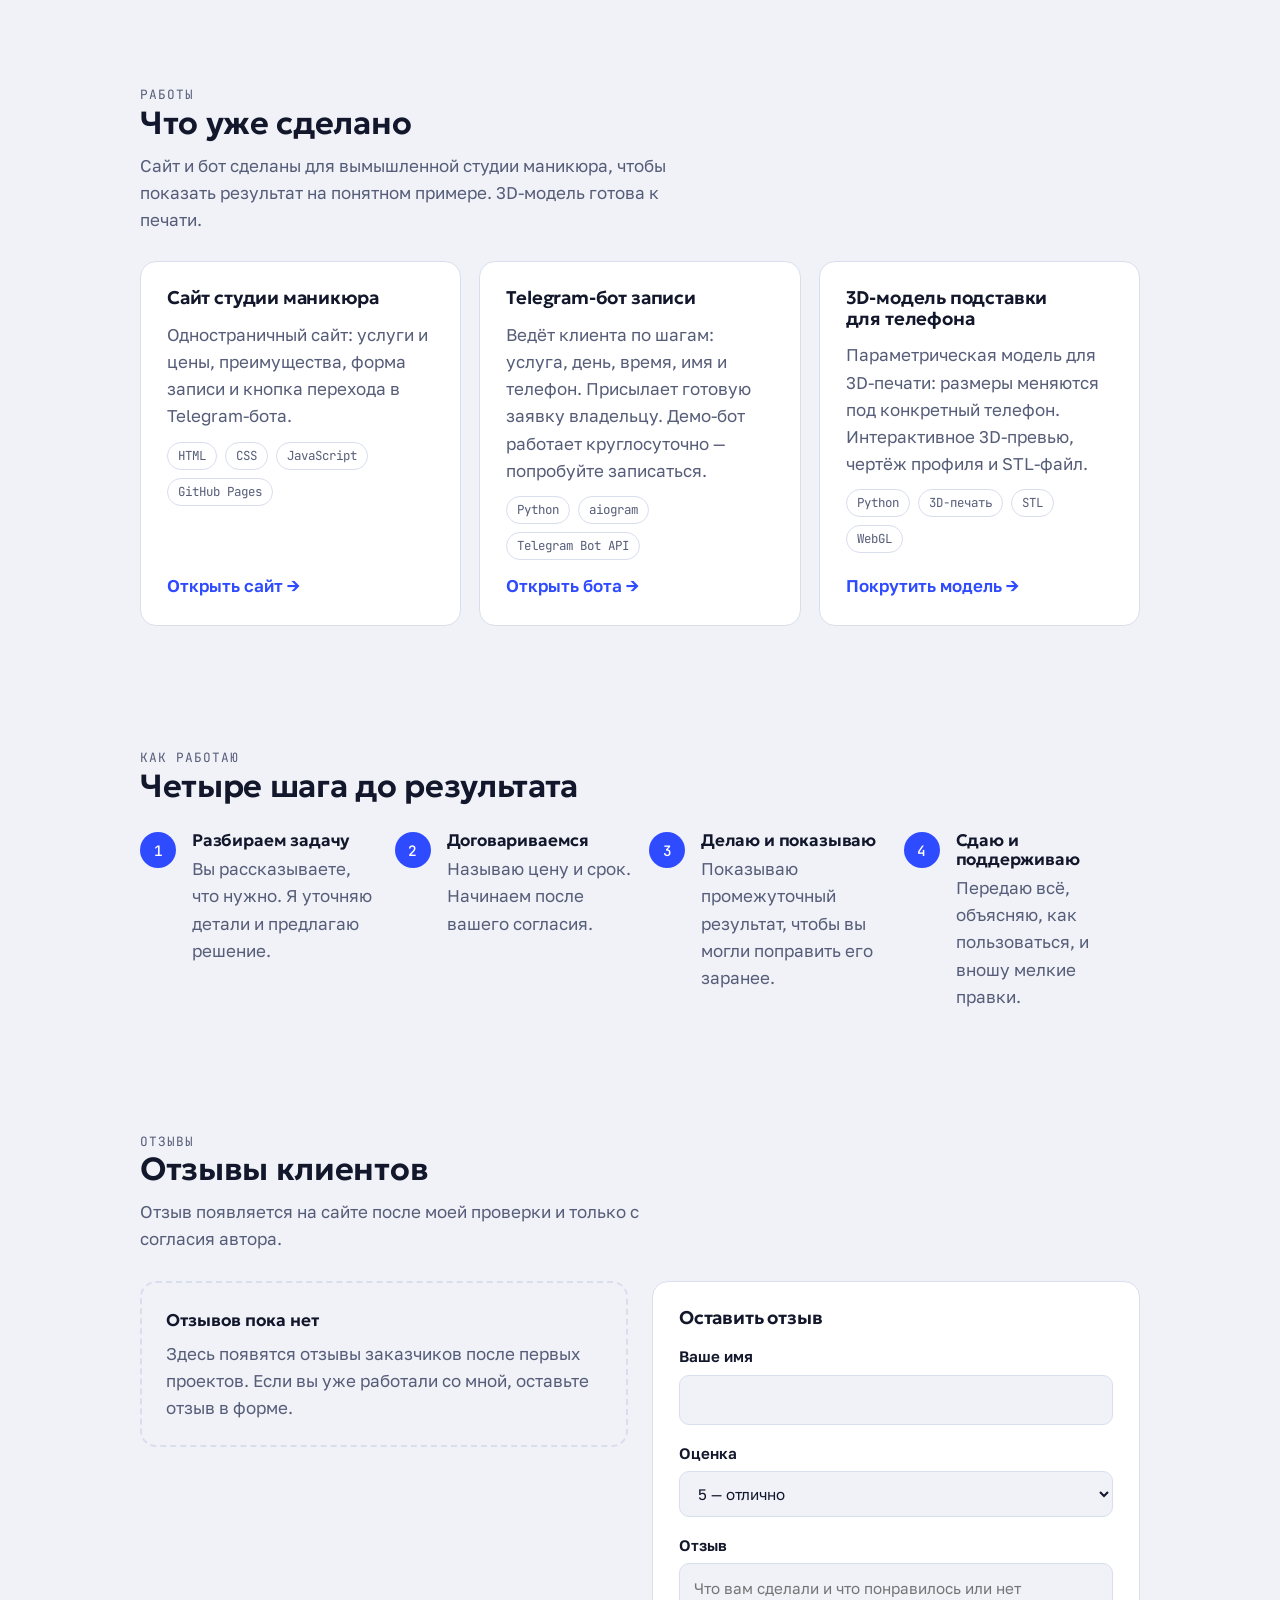
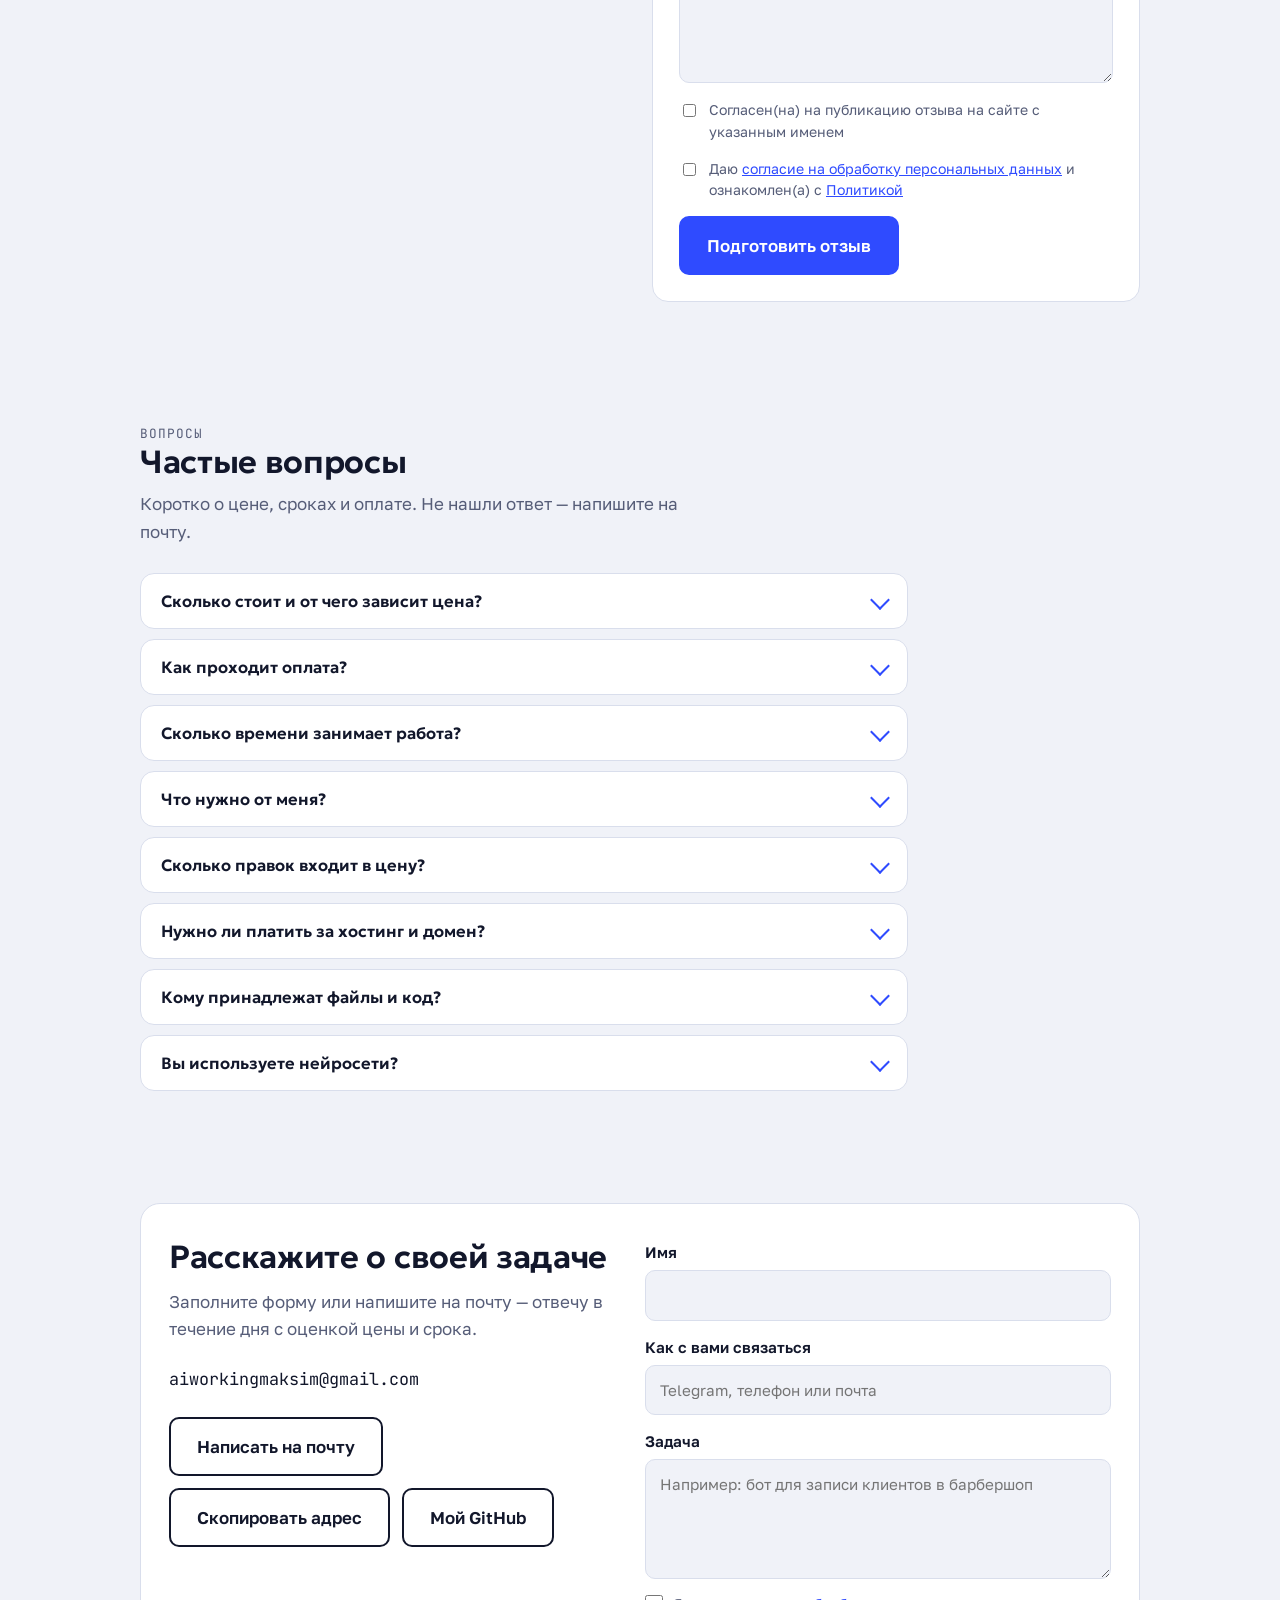
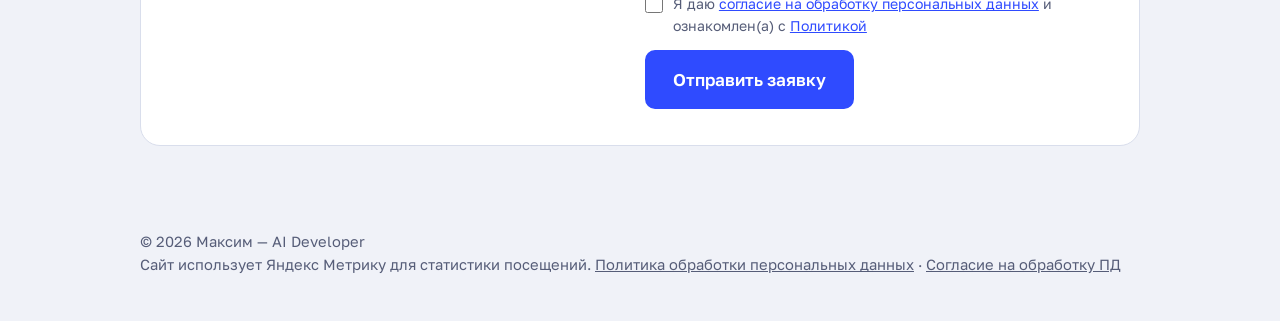
==== commit 6ca07632: "Replace promo video with new 16s version (steady beat, new domain) Co-Authored-By: Claude Opus 5.5 <" ====
--- a/index.html
+++ b/index.html
@@ -324,7 +324,7 @@
             <a class="btn btn-ghost" href="#raboty">Смотреть работы</a>
           </div>
           <p class="note">Первые проекты беру по специальной цене в обмен на отзыв.</p>
-          <button class="video-link" type="button" data-video-open><span class="video-play" aria-hidden="true"></span>Видео-визитка<span class="video-sub">19 сек</span></button>
+          <button class="video-link" type="button" data-video-open><span class="video-play" aria-hidden="true"></span>Видео-визитка<span class="video-sub">16 сек</span></button>
         </div>
 
         <div class="demo" id="demo-app">
@@ -791,8 +791,8 @@
 
   <dialog class="video-dialog" id="video-dialog" aria-label="Видео-визитка">
     <button class="video-close" type="button" data-video-close aria-label="Закрыть">×</button>
-    <video controls playsinline preload="none" poster="video/promo-cover.jpg" width="1080" height="1920">
-      <source src="video/promo.mp4" type="video/mp4">
+    <video controls playsinline preload="none" poster="video/promo-2-cover.jpg" width="1080" height="1920">
+      <source src="video/promo-2.mp4" type="video/mp4">
     </video>
     
   </dialog>
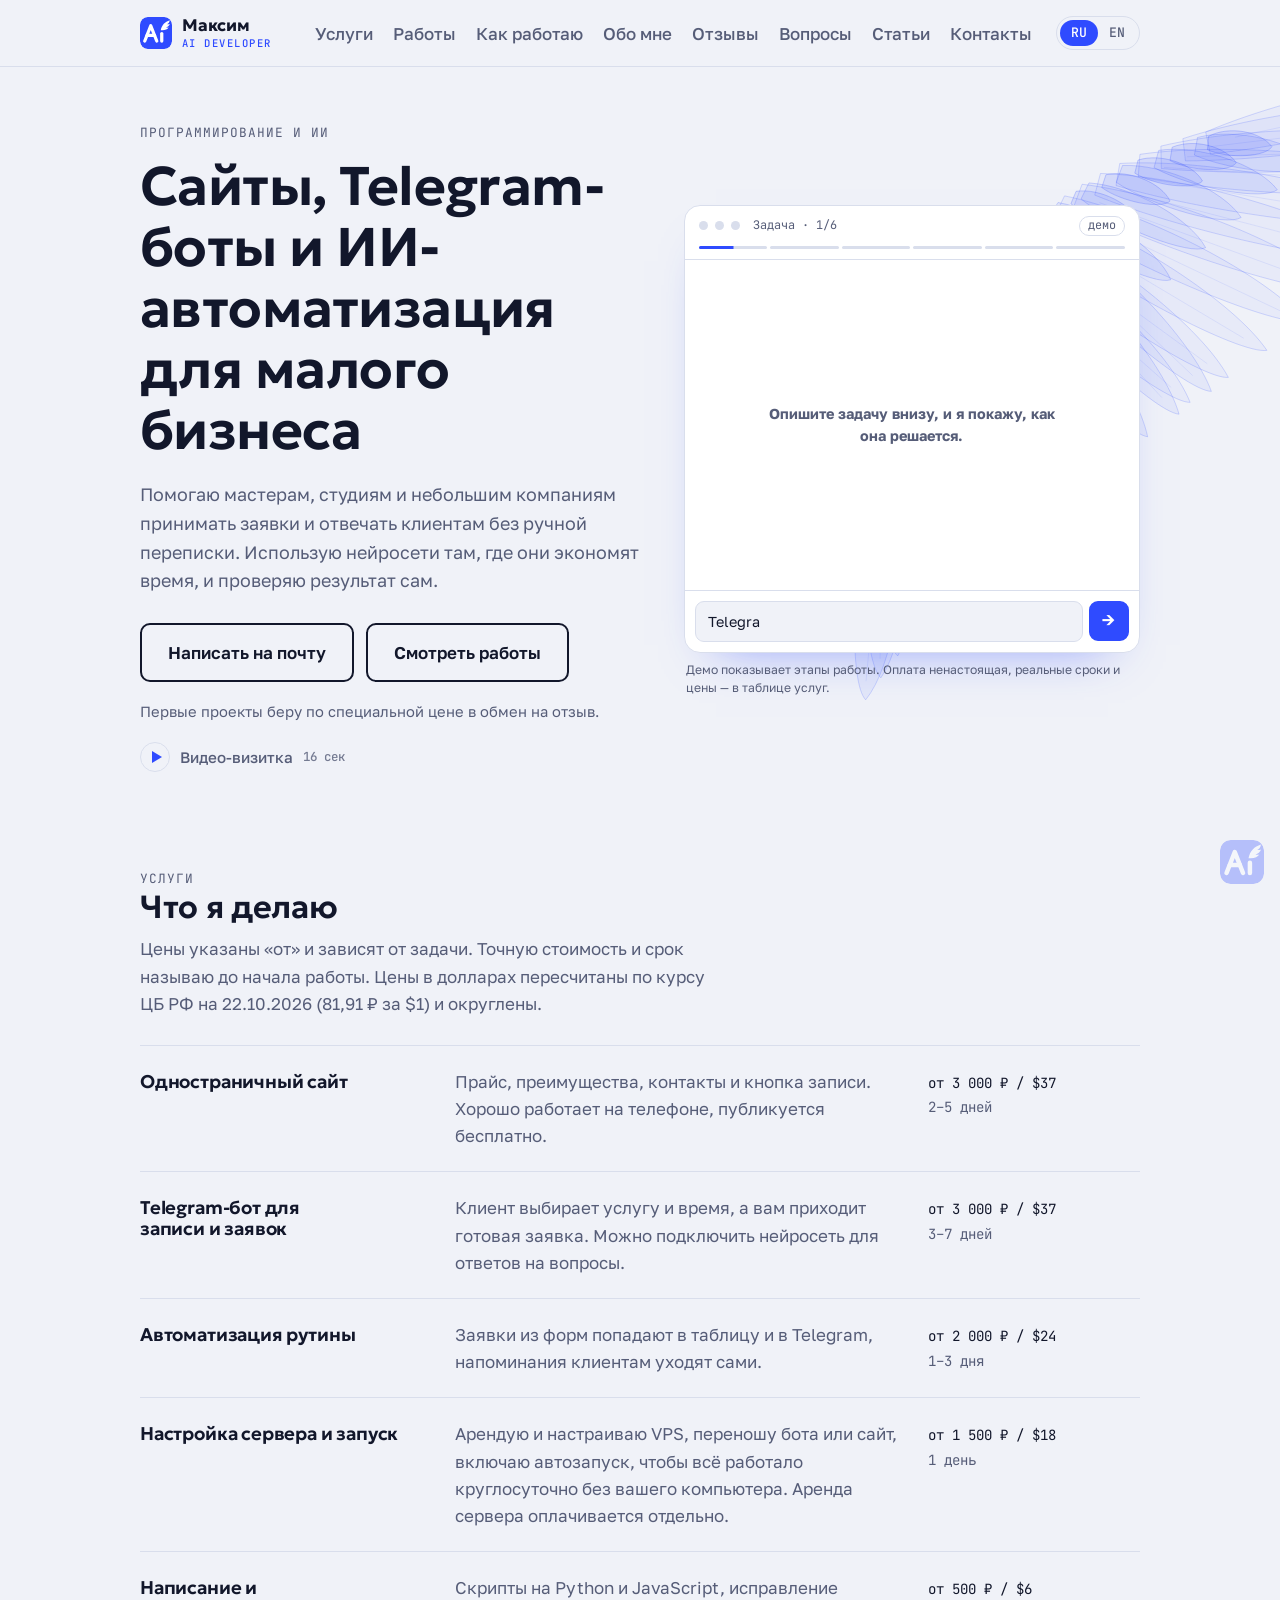
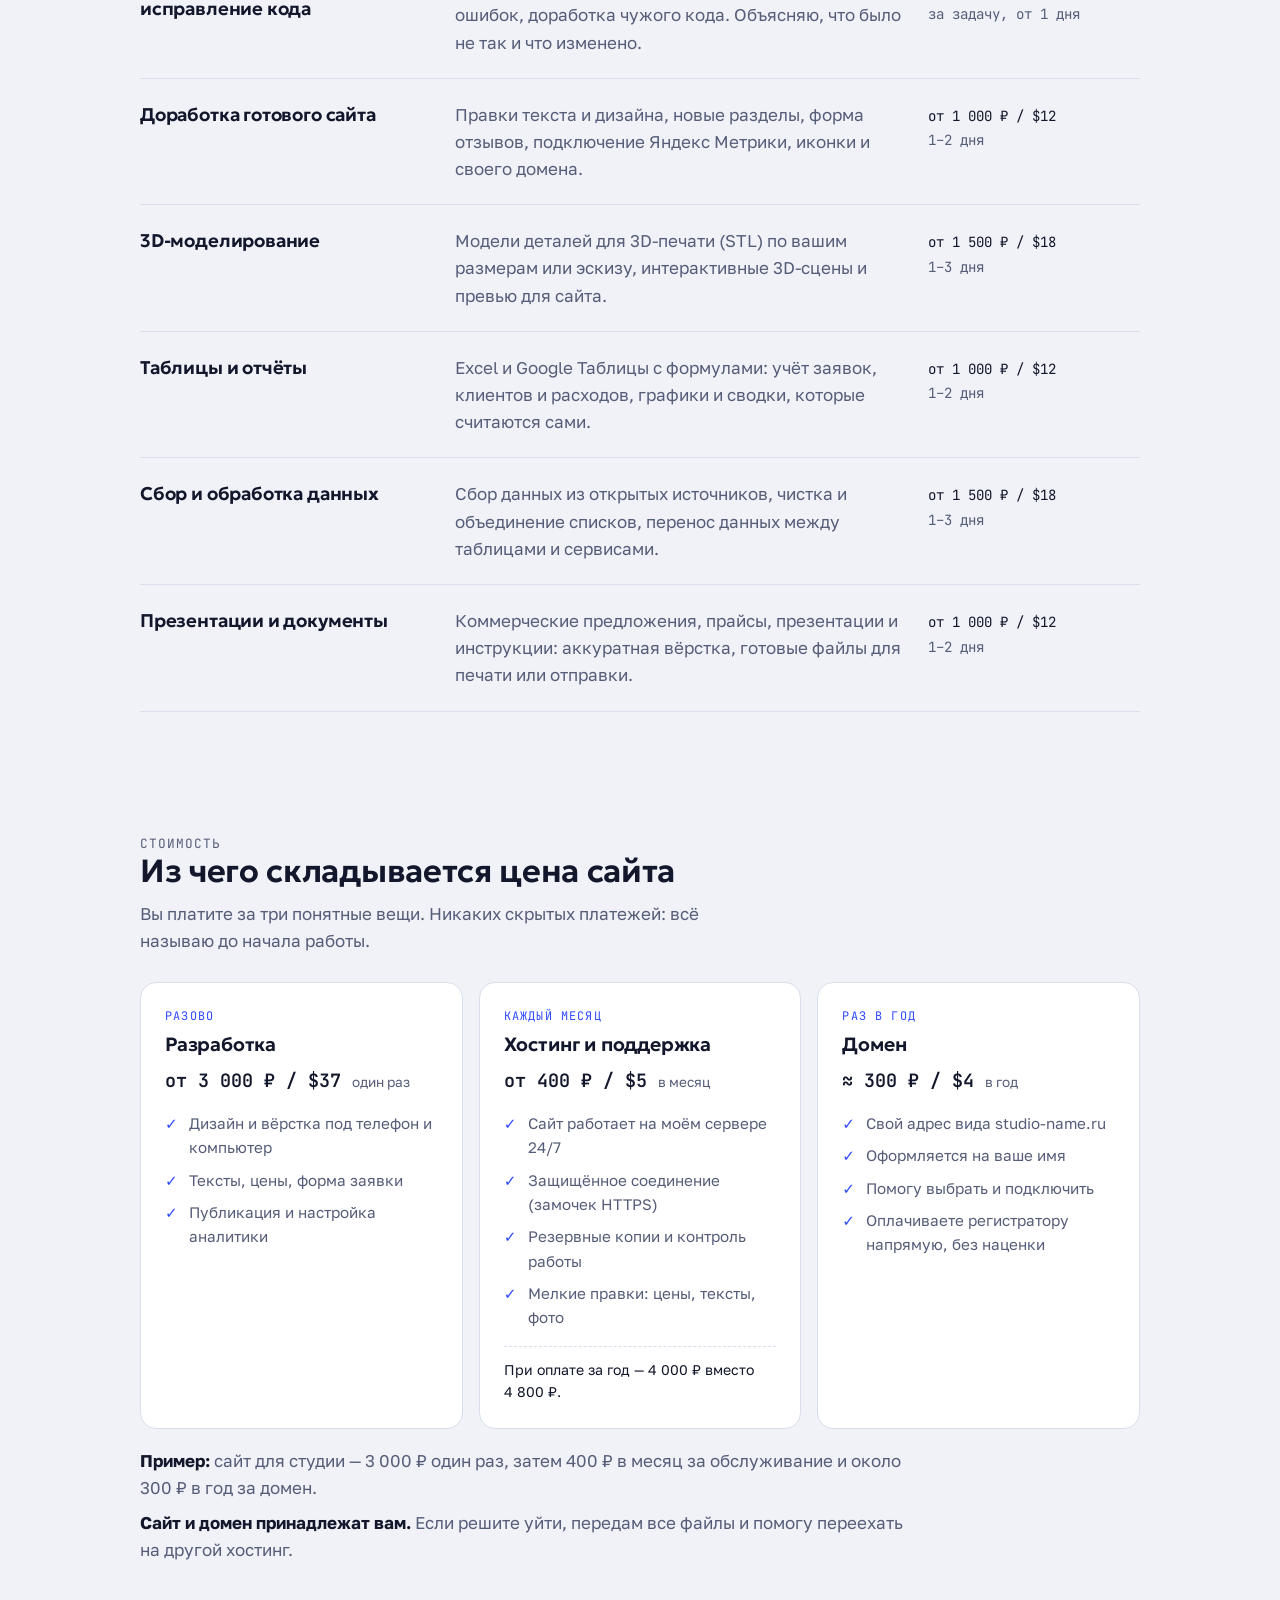
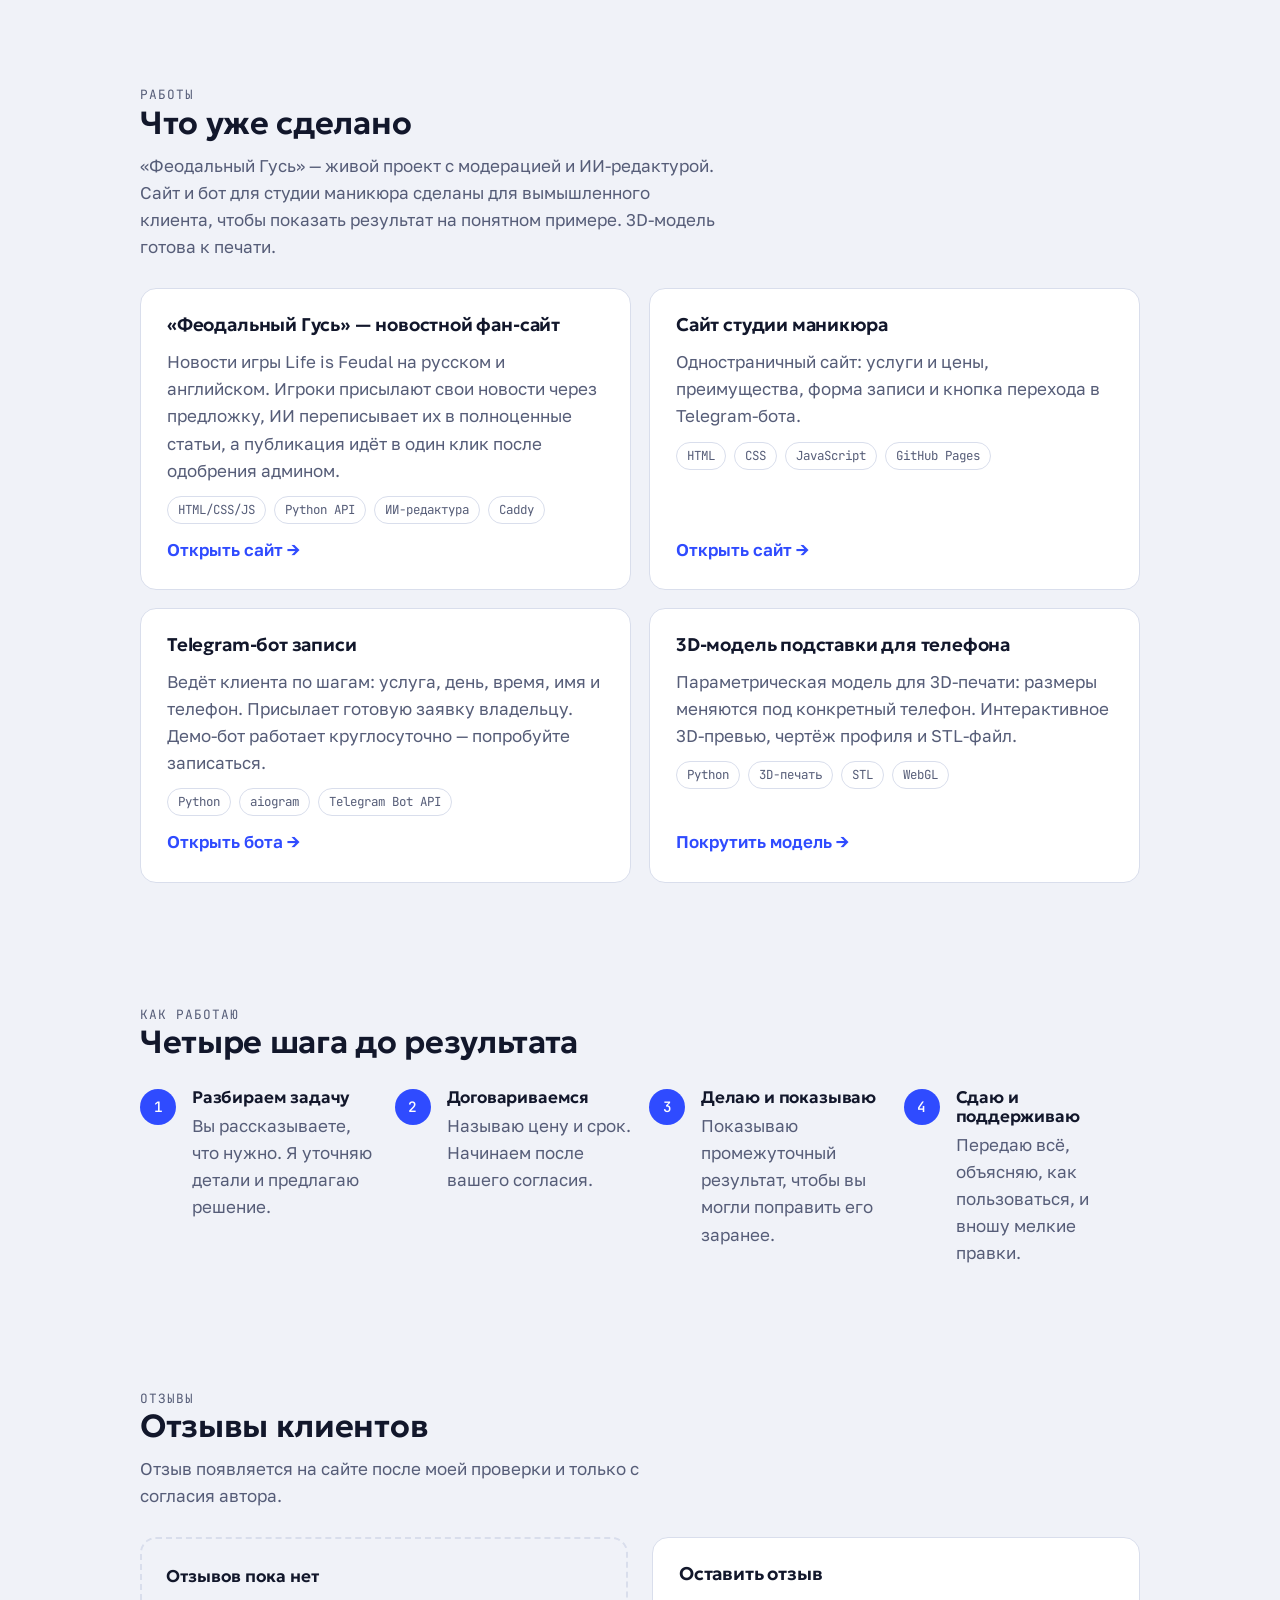
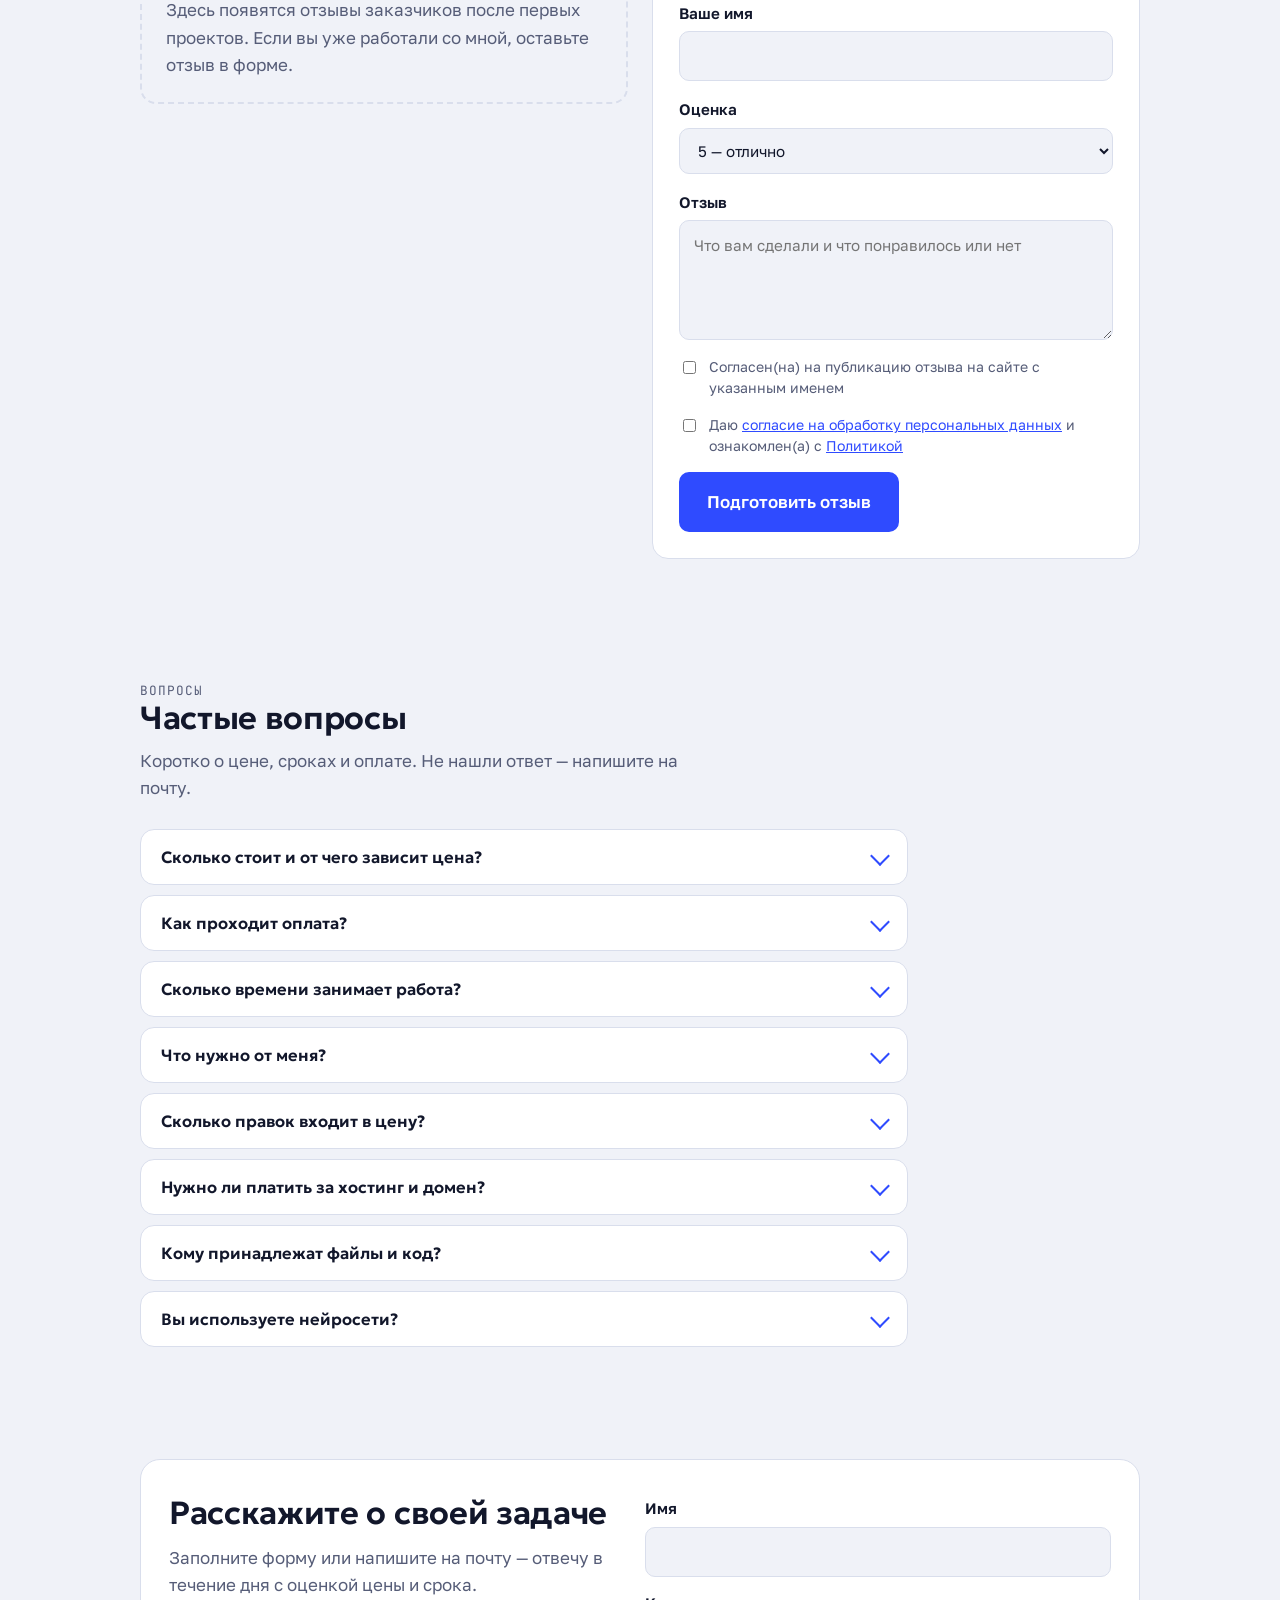
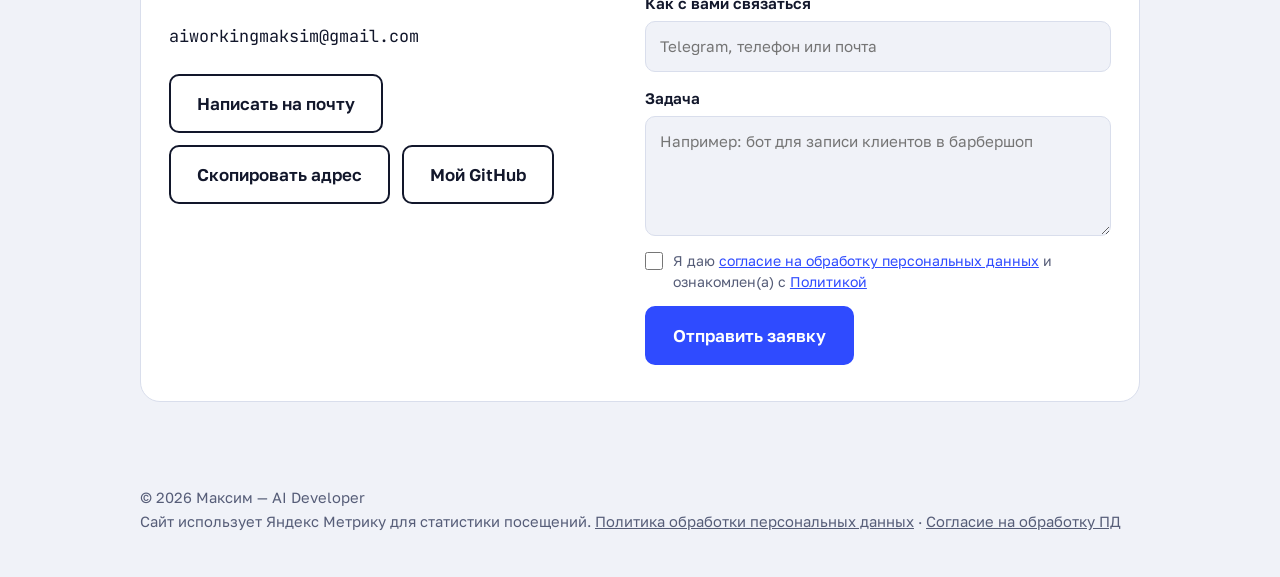
==== commit 7dddf82b: "Add Feudal Goose fan site to portfolio (RU/EN), 2x2 works grid Co-Authored-By: Claude Opus 5.5 <nore" ====
--- a/index.html
+++ b/index.html
@@ -262,7 +262,7 @@
       .reviews-grid { grid-template-columns: 1fr 1fr; }
     }
     @media (min-width: 960px) {
-      .works { grid-template-columns: repeat(3, 1fr); }
+      .works { grid-template-columns: repeat(2, 1fr); }
       .steps { grid-template-columns: repeat(4, 1fr); }
       .service { grid-template-columns: 1.1fr 1.7fr minmax(11.5rem, 0.8fr); align-items: baseline; }
     }
@@ -449,9 +449,15 @@
         <div class="section-head">
           <p class="label">Работы</p>
           <h2>Что уже сделано</h2>
-          <p>Сайт и бот сделаны для вымышленной студии маникюра, чтобы показать результат на понятном примере. 3D-модель готова к печати.</p>
+          <p>«Феодальный Гусь» — живой проект с модерацией и ИИ-редактурой. Сайт и бот для студии маникюра сделаны для вымышленного клиента, чтобы показать результат на понятном примере. 3D-модель готова к печати.</p>
         </div>
         <div class="works">
+          <article class="work">
+            <h3>«Феодальный Гусь» — новостной фан-сайт</h3>
+            <p>Новости игры Life is Feudal на русском и английском. Игроки присылают свои новости через предложку, ИИ переписывает их в полноценные статьи, а публикация идёт в один клик после одобрения админом.</p>
+            <ul class="tags"><li>HTML/CSS/JS</li><li>Python API</li><li>ИИ-редактура</li><li>Caddy</li></ul>
+            <a class="go" href="https://lif.aiworkhelper.ru" target="_blank" rel="noopener">Открыть сайт →</a>
+          </article>
           <article class="work">
             <h3>Сайт студии маникюра</h3>
             <p>Одностраничный сайт: услуги и цены, преимущества, форма записи и кнопка перехода в Telegram-бота.</p>
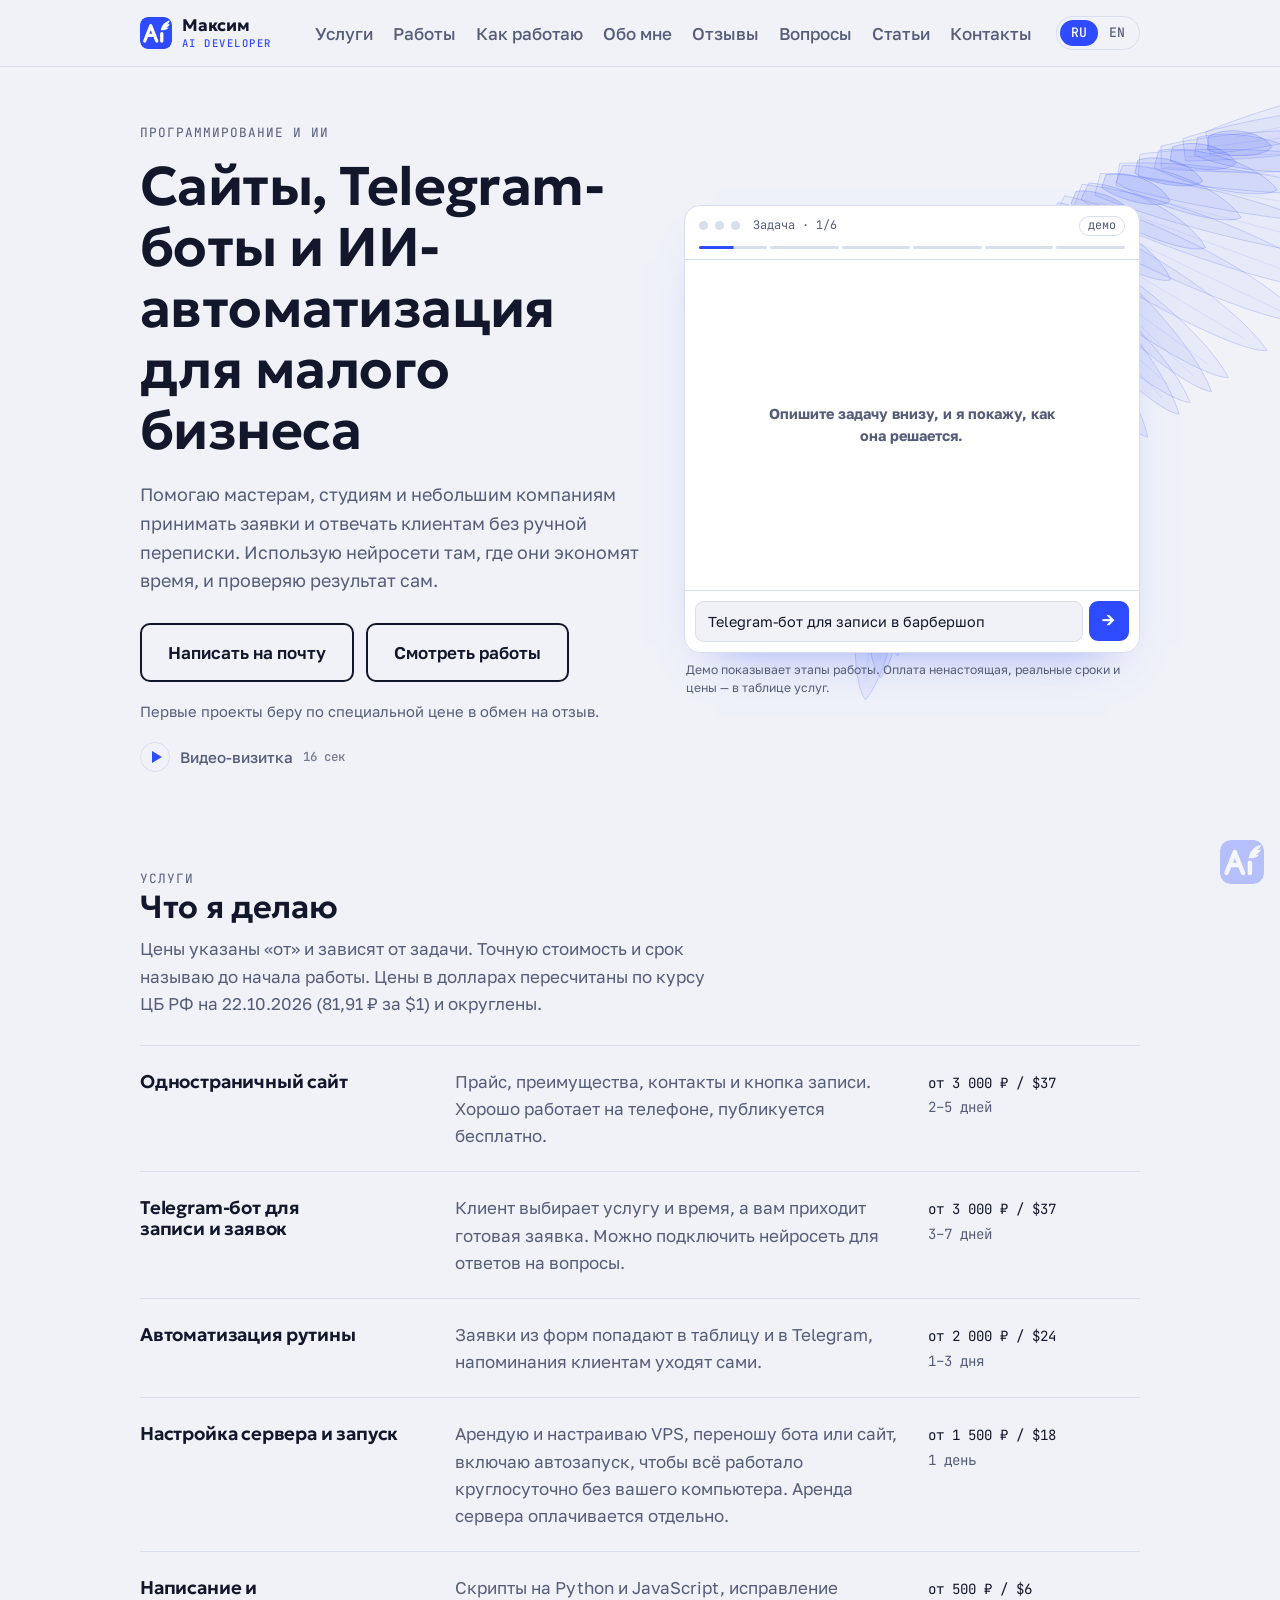
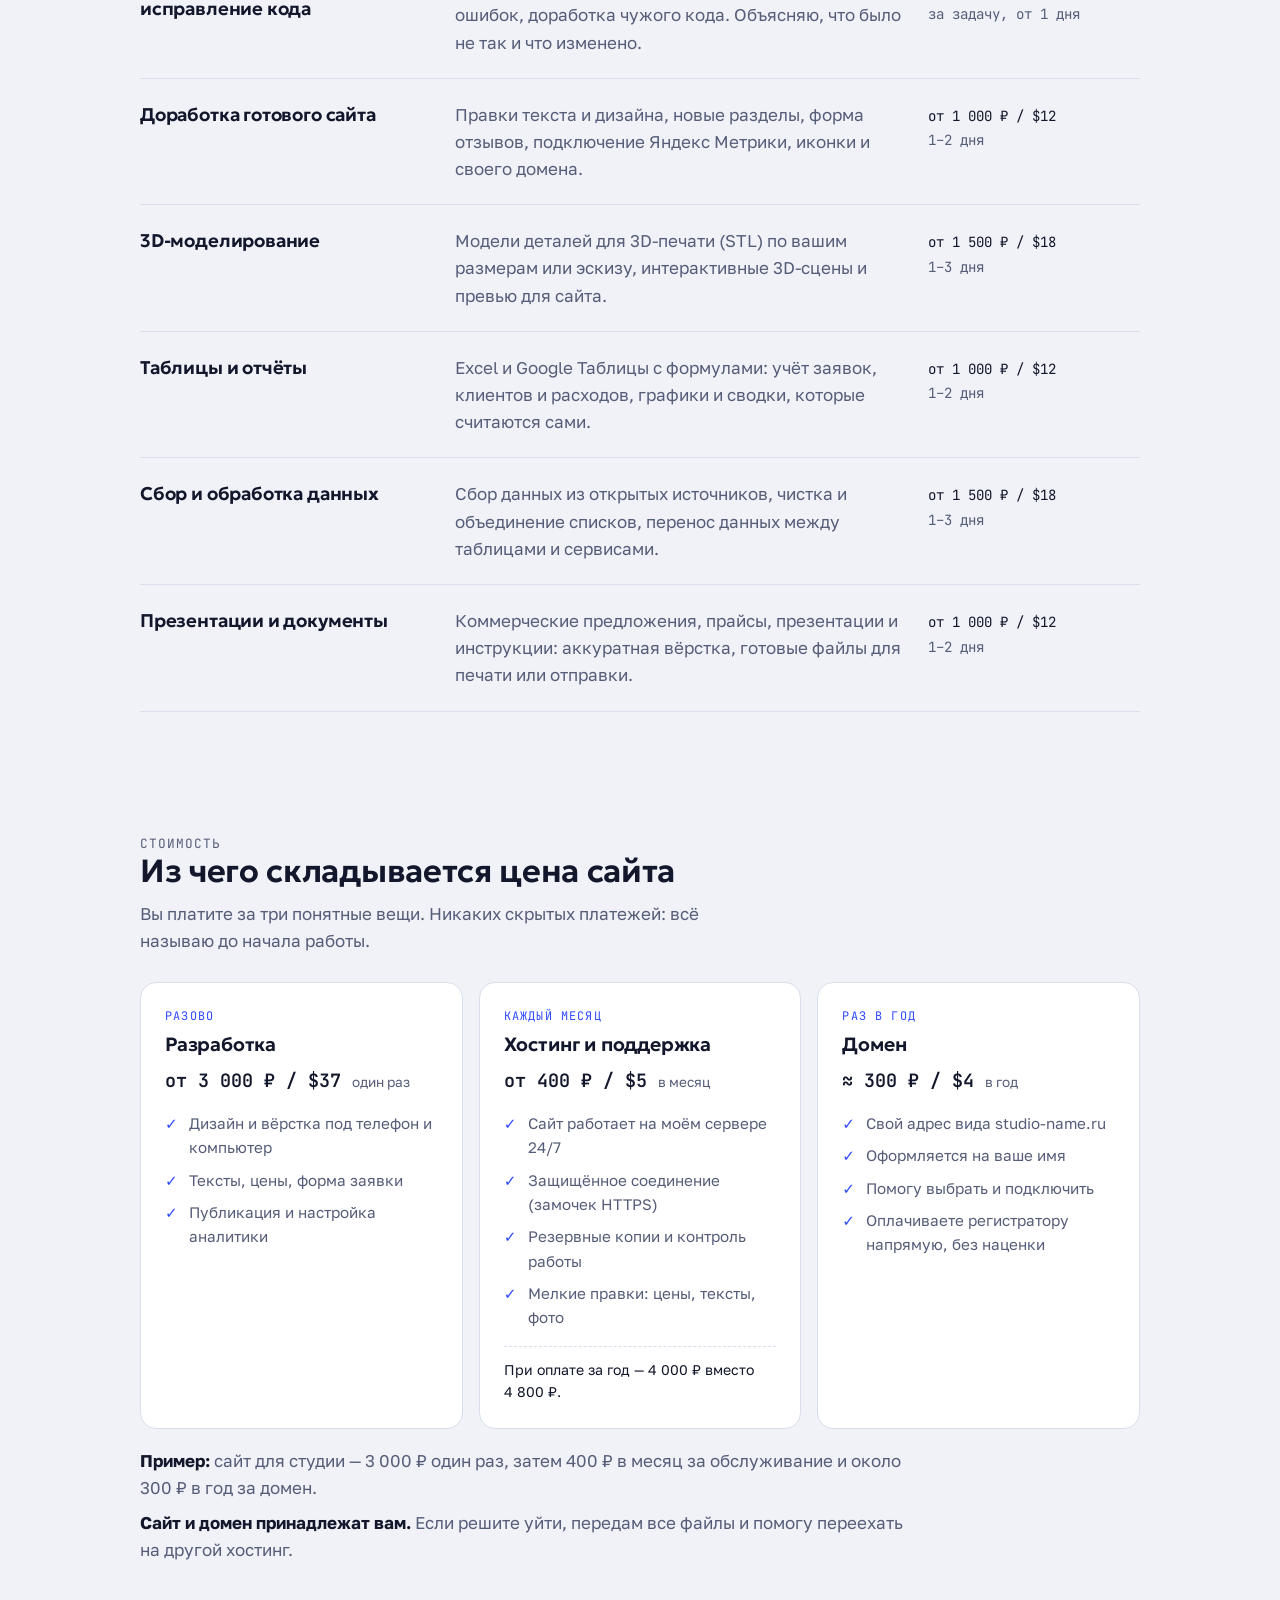
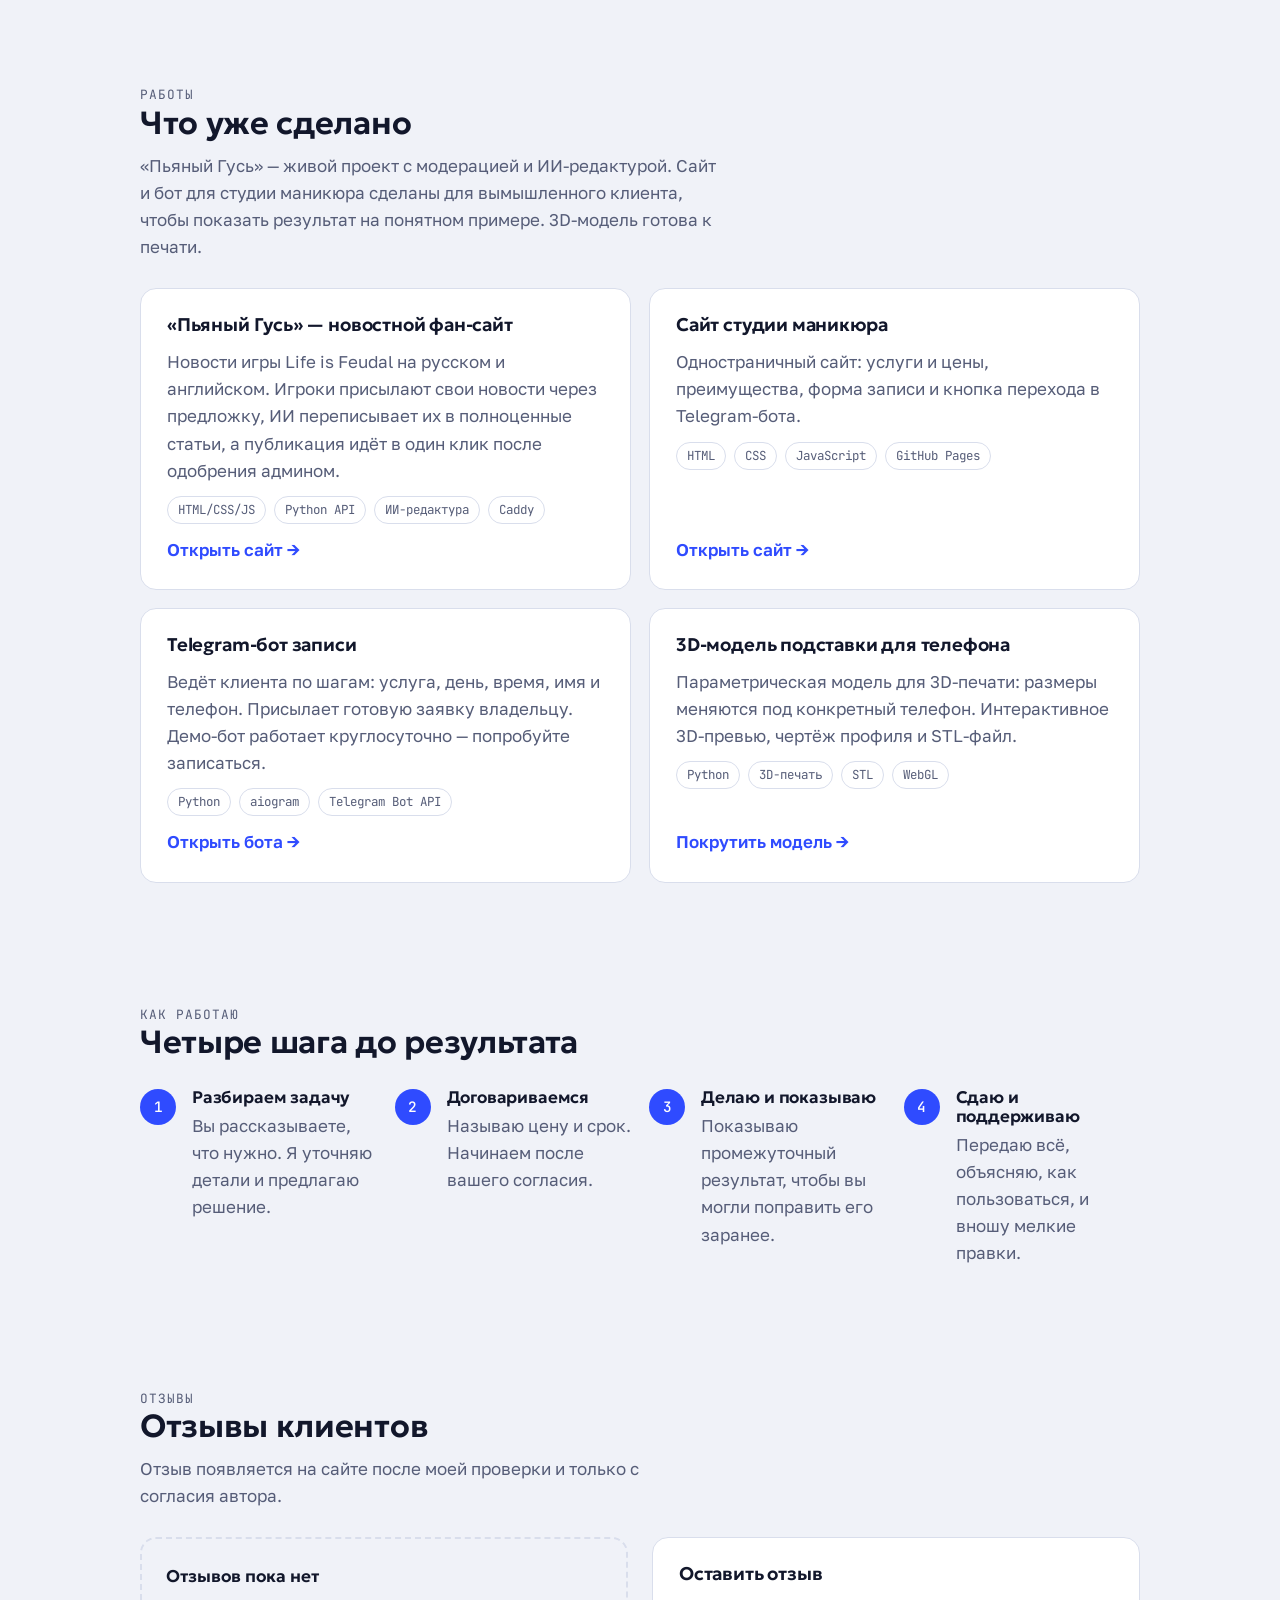
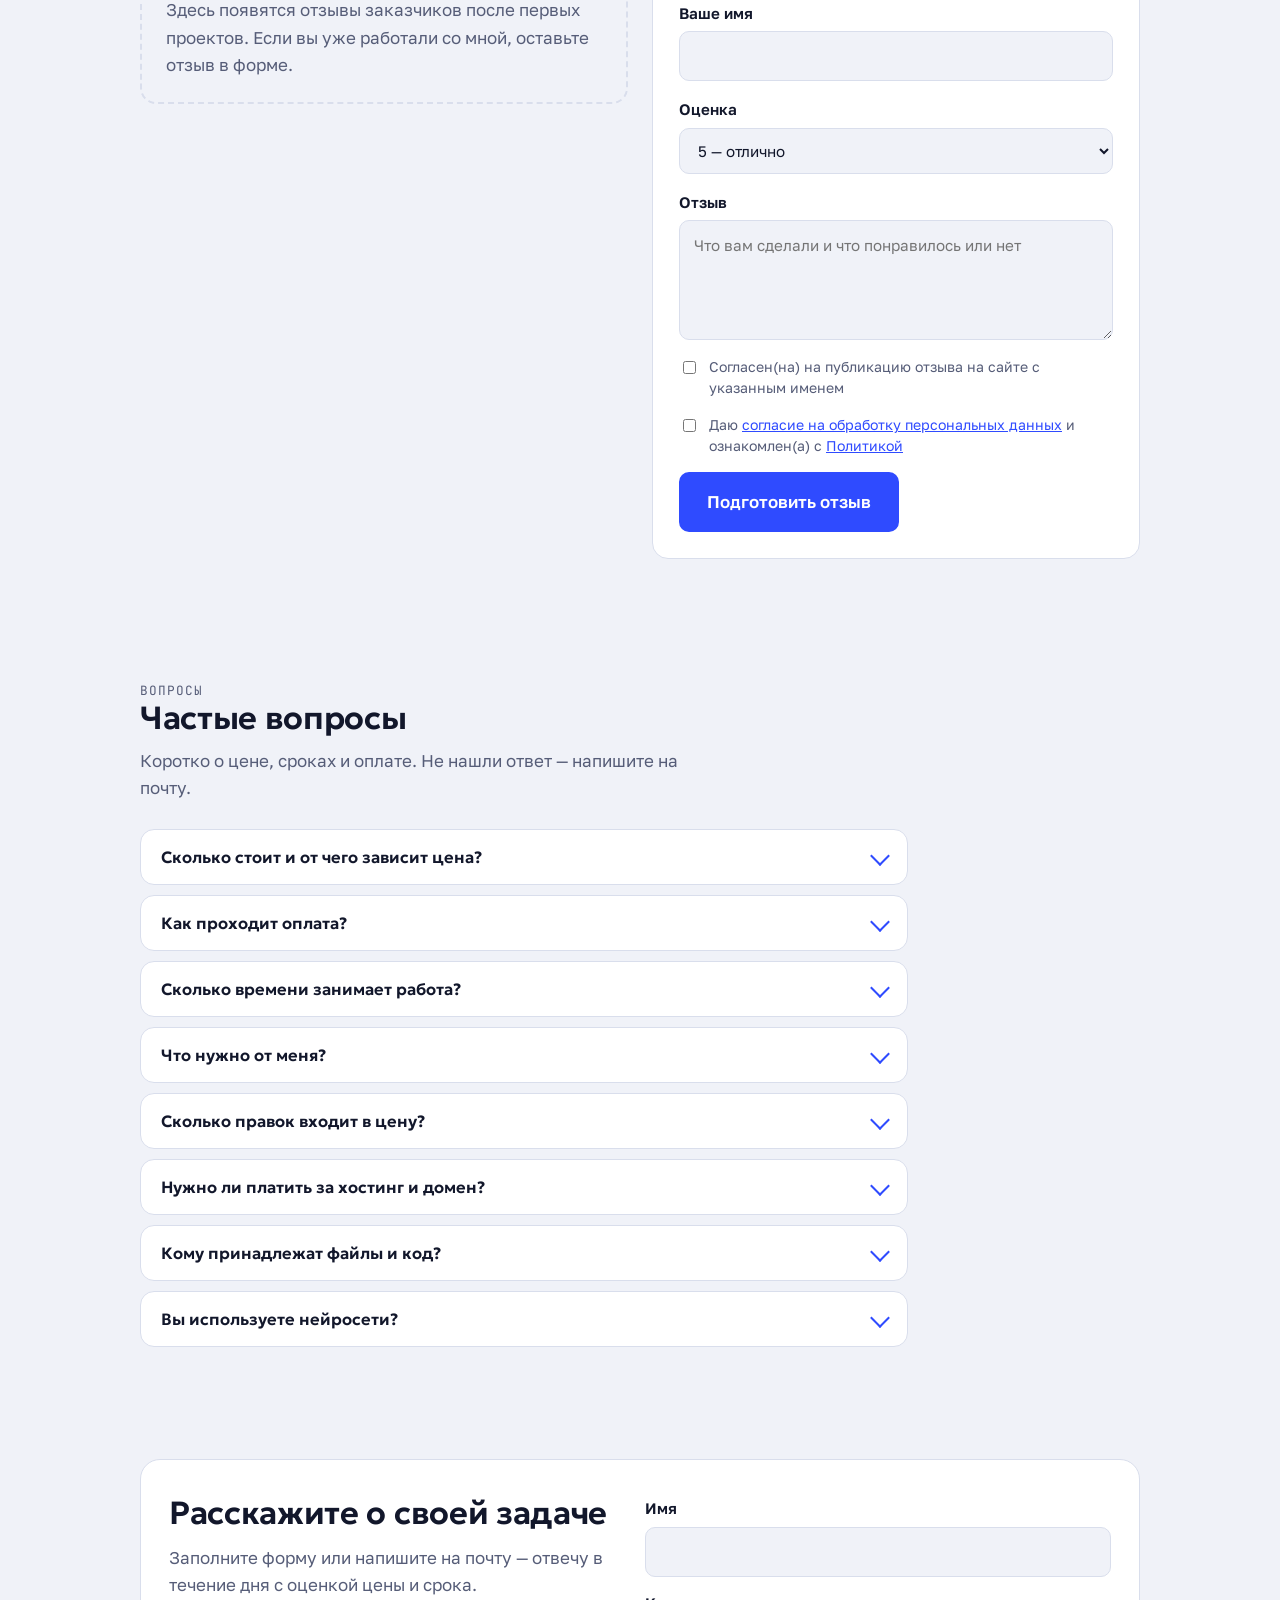
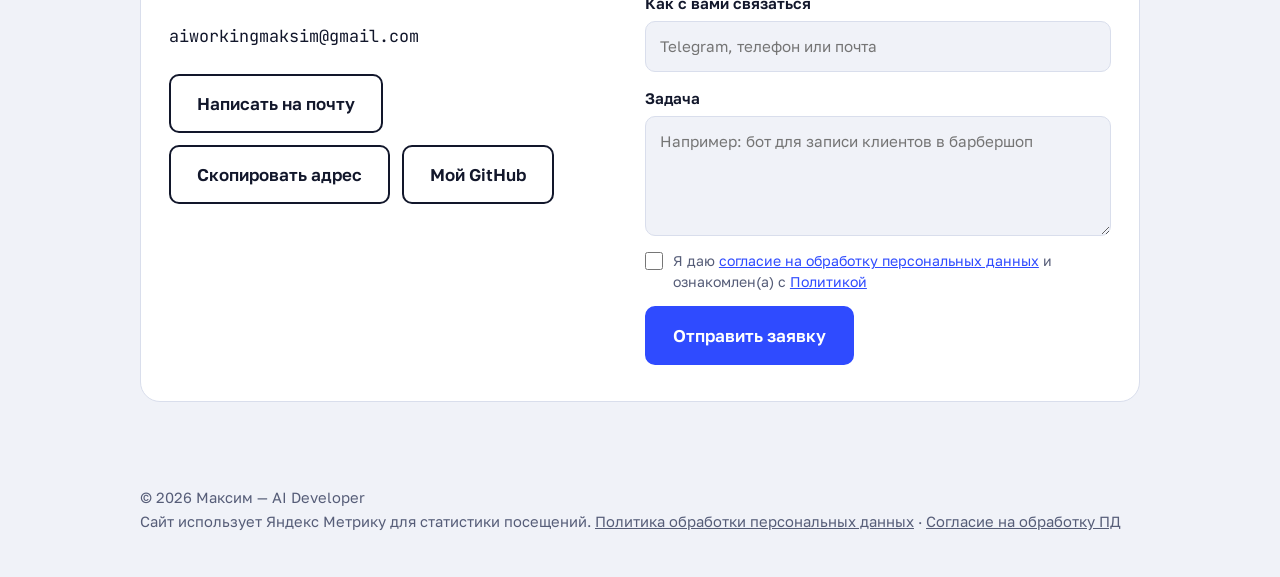
==== commit 1ce0d263: "Rename portfolio case to Пьяный Гусь / Drunk Goose Co-Authored-By: Claude Opus 5.5 <noreply@anthropi" ====
--- a/index.html
+++ b/index.html
@@ -449,11 +449,11 @@
         <div class="section-head">
           <p class="label">Работы</p>
           <h2>Что уже сделано</h2>
-          <p>«Феодальный Гусь» — живой проект с модерацией и ИИ-редактурой. Сайт и бот для студии маникюра сделаны для вымышленного клиента, чтобы показать результат на понятном примере. 3D-модель готова к печати.</p>
+          <p>«Пьяный Гусь» — живой проект с модерацией и ИИ-редактурой. Сайт и бот для студии маникюра сделаны для вымышленного клиента, чтобы показать результат на понятном примере. 3D-модель готова к печати.</p>
         </div>
         <div class="works">
           <article class="work">
-            <h3>«Феодальный Гусь» — новостной фан-сайт</h3>
+            <h3>«Пьяный Гусь» — новостной фан-сайт</h3>
             <p>Новости игры Life is Feudal на русском и английском. Игроки присылают свои новости через предложку, ИИ переписывает их в полноценные статьи, а публикация идёт в один клик после одобрения админом.</p>
             <ul class="tags"><li>HTML/CSS/JS</li><li>Python API</li><li>ИИ-редактура</li><li>Caddy</li></ul>
             <a class="go" href="https://lif.aiworkhelper.ru" target="_blank" rel="noopener">Открыть сайт →</a>
